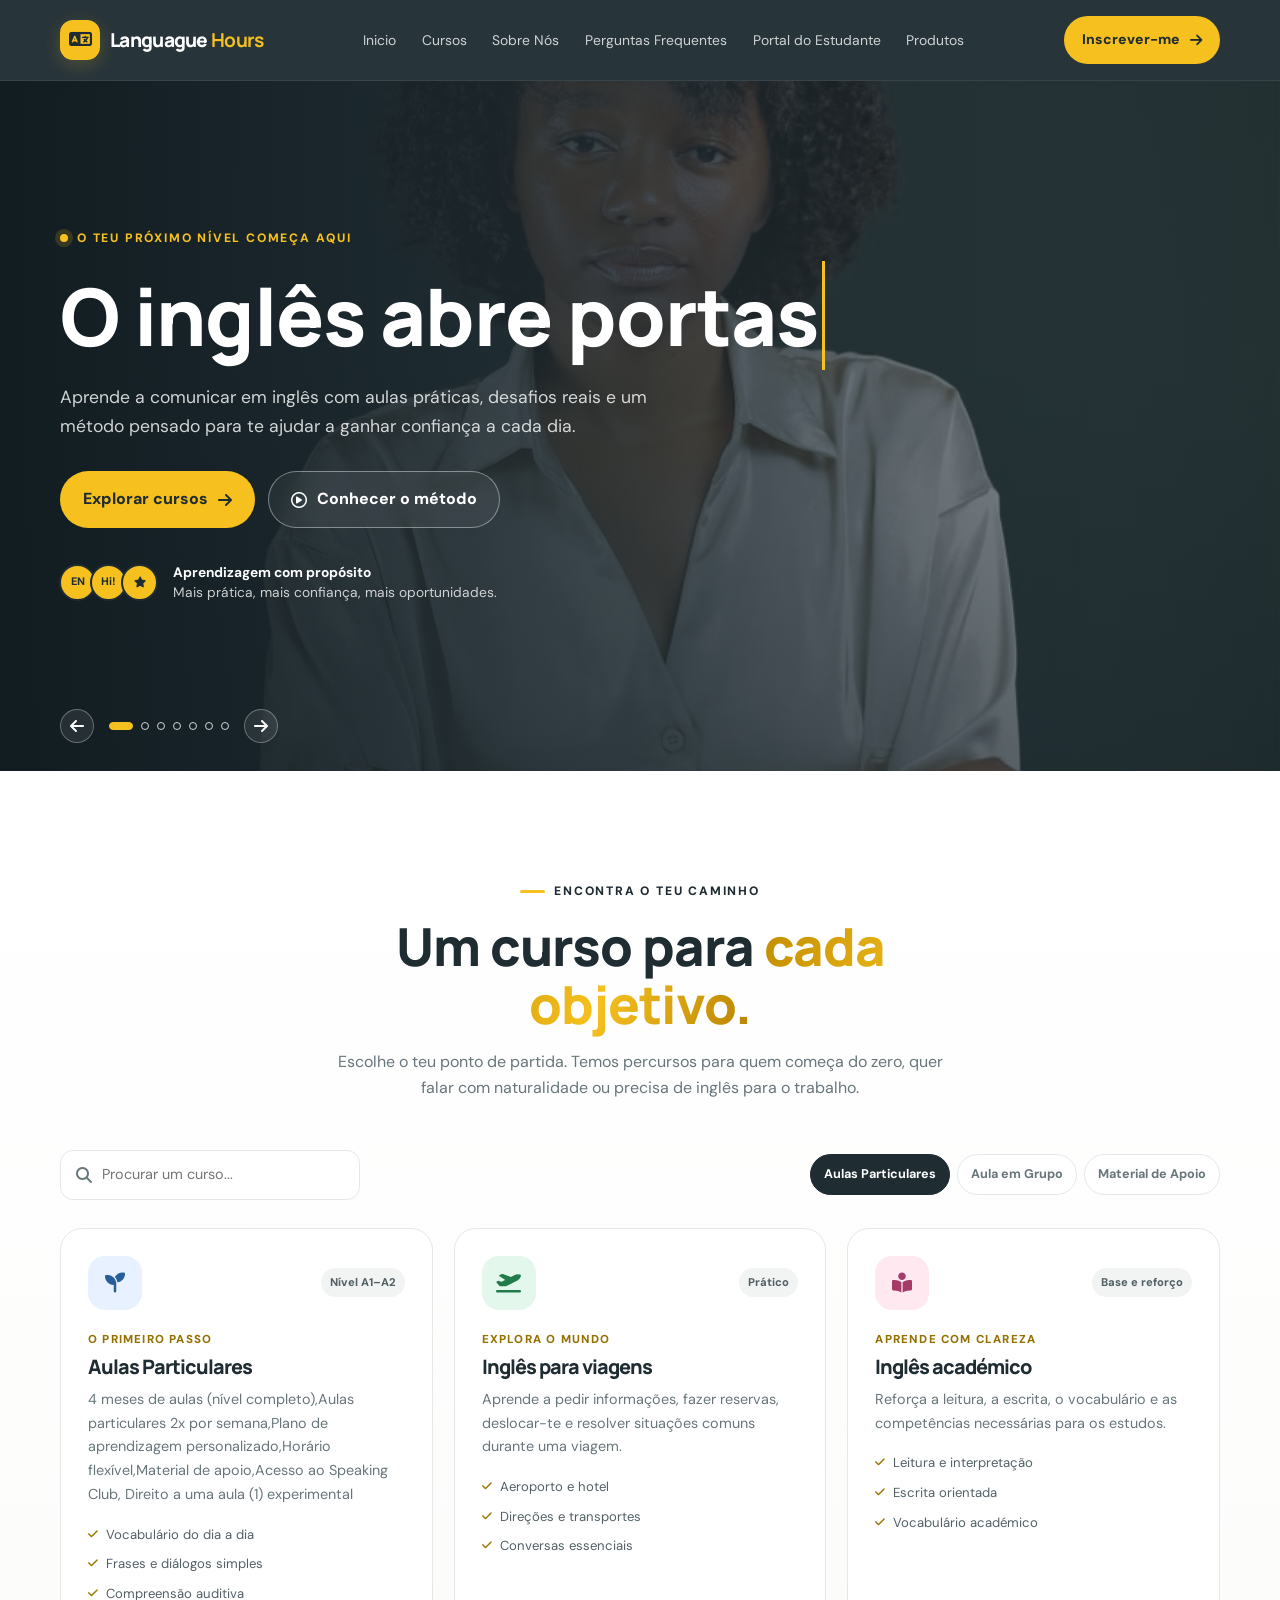
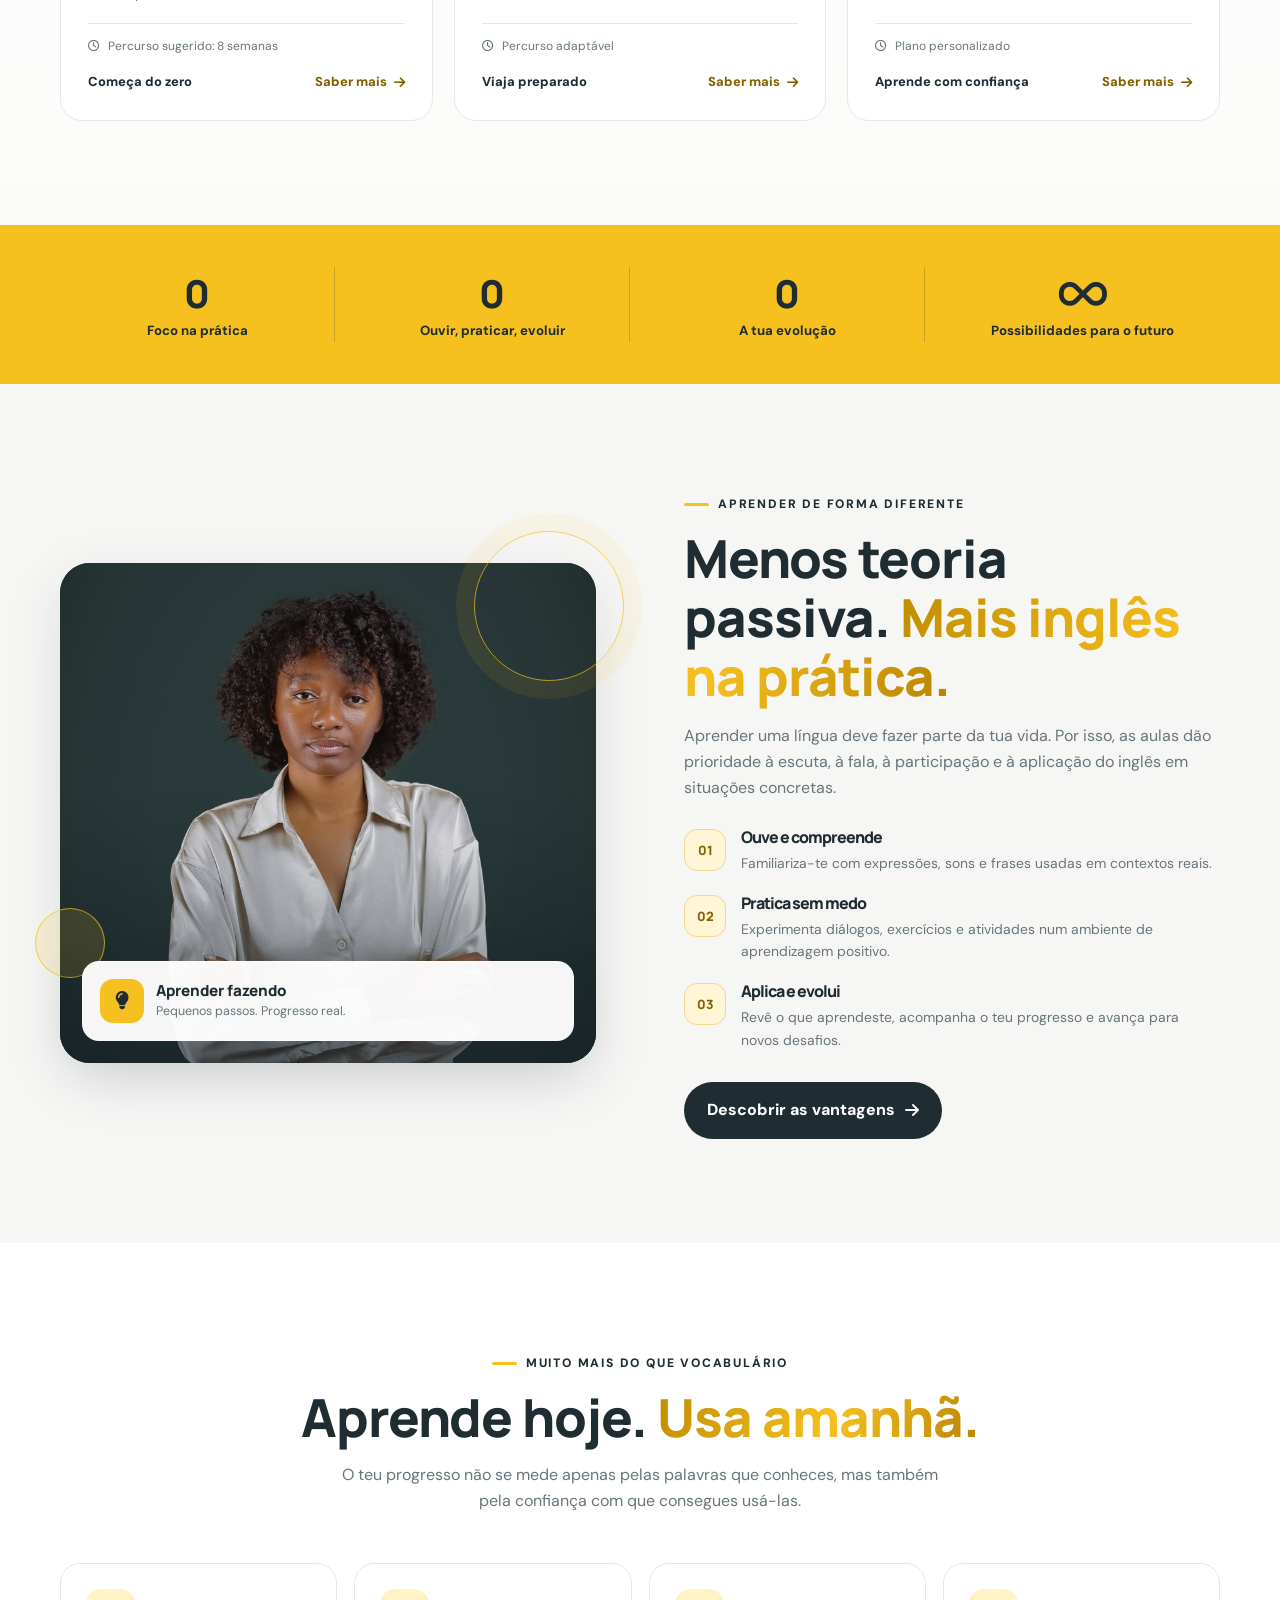
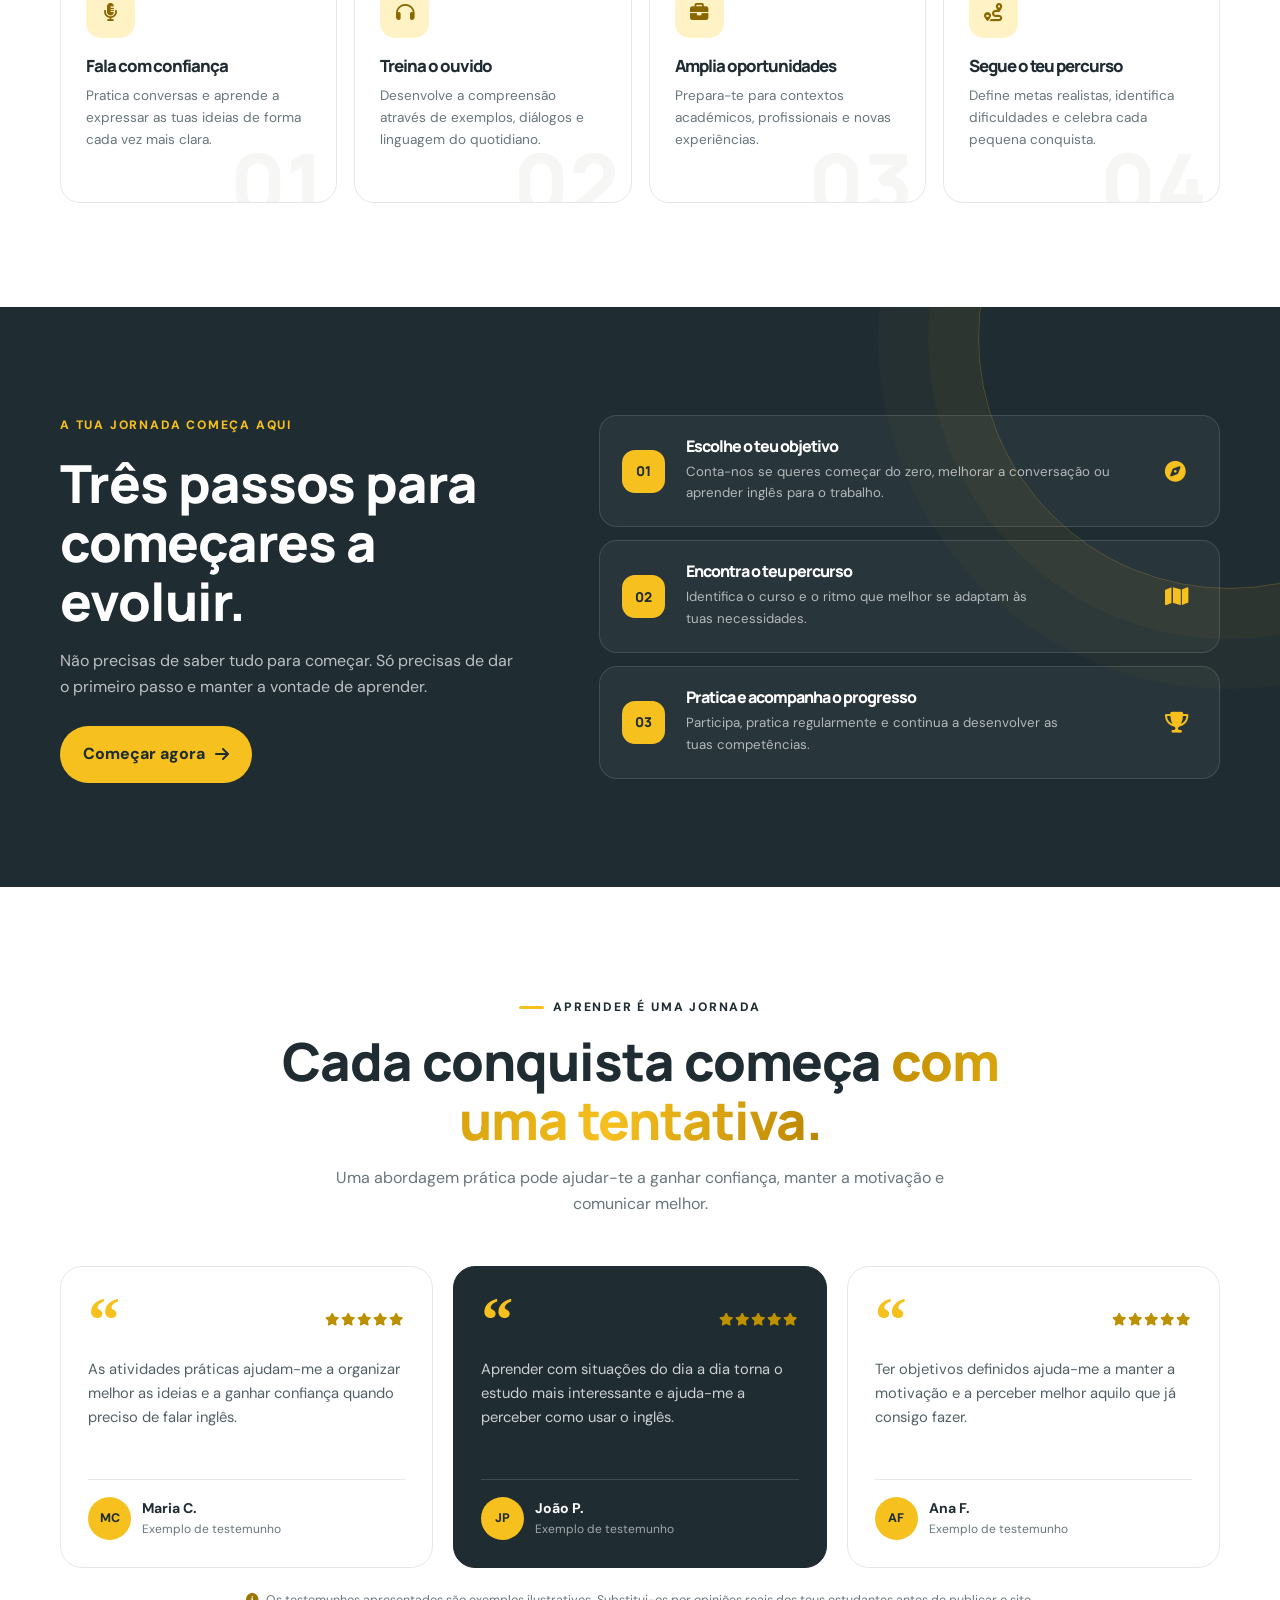
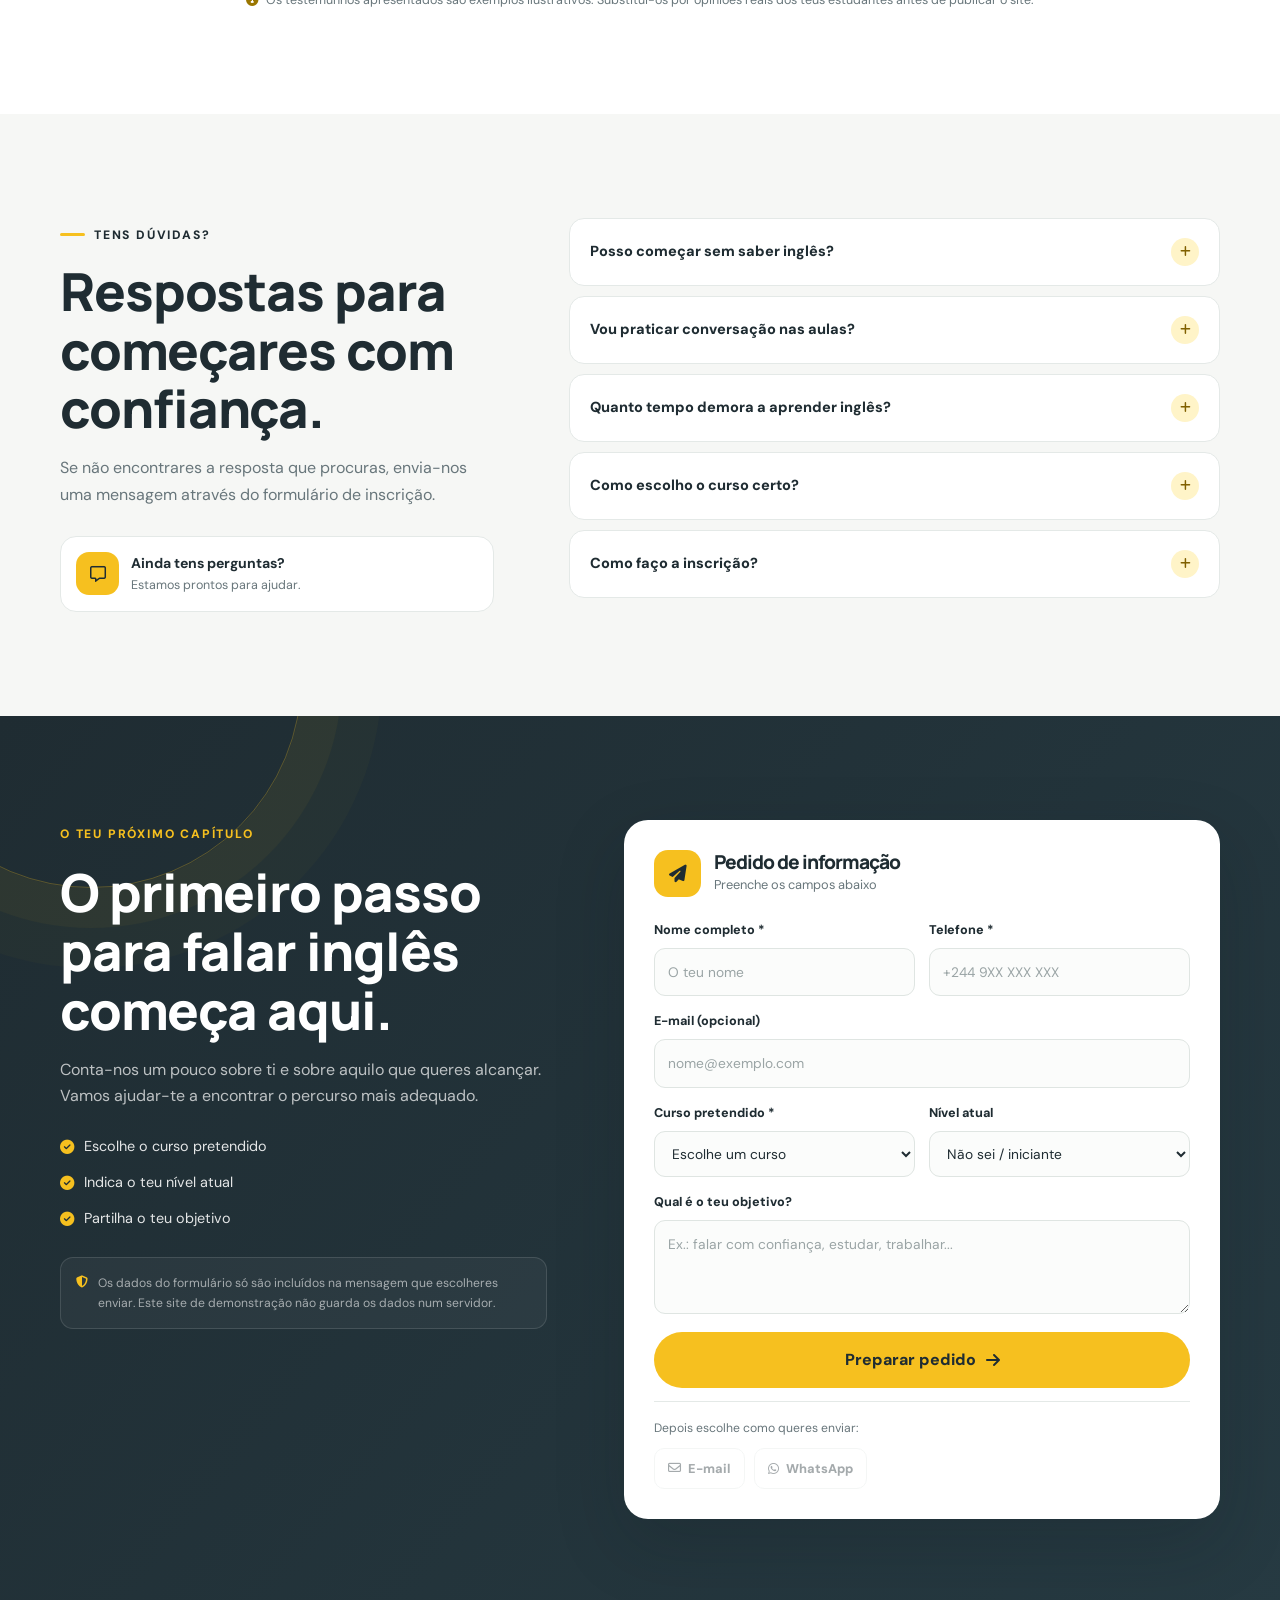
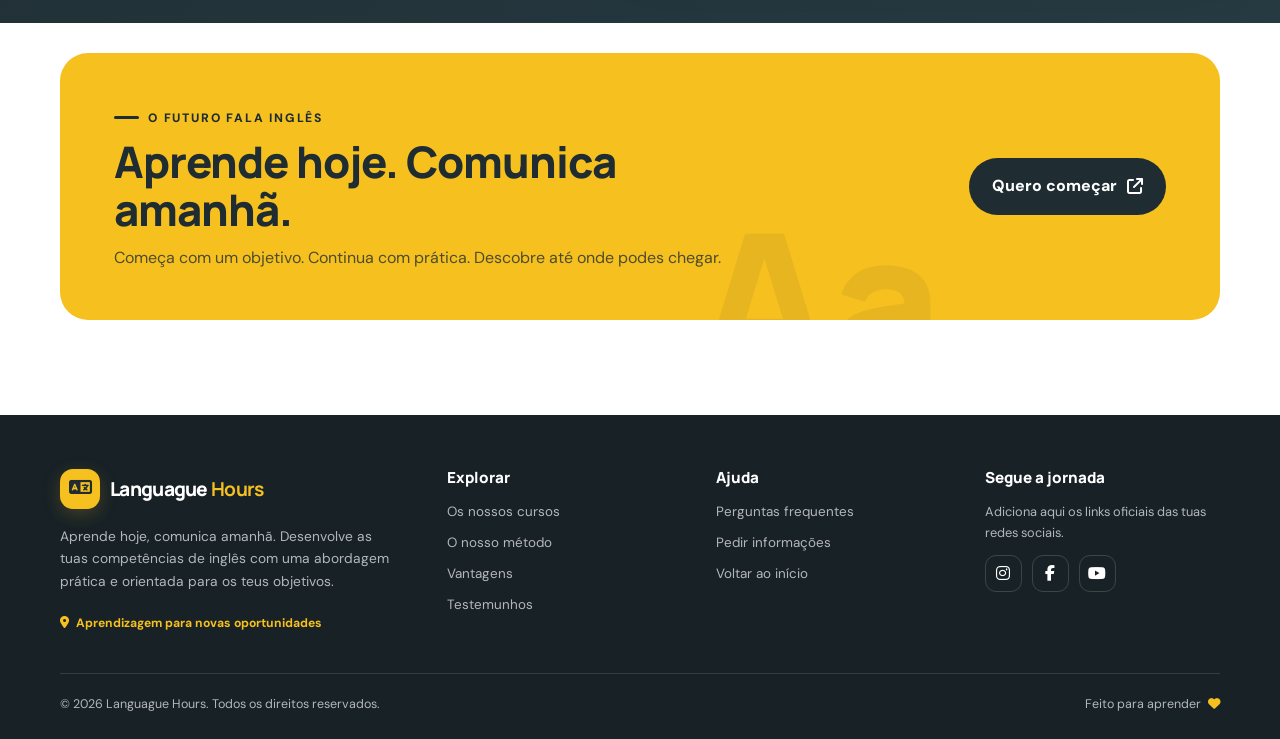
==== index.html @ e078cb5c "adicionar arquivos" ====
<!DOCTYPE html>
<html lang="pt">
<head>
  <meta charset="UTF-8">
  <meta name="viewport" content="width=device-width, initial-scale=1.0">
  <meta name="description" content="Aprende inglês com a Languague Hours: cursos práticos, conversação, inglês profissional e acompanhamento ao teu ritmo.">
  <meta name="theme-color" content="#1f2c32">
  <title>Languague Hours — O inglês abre portas</title>

  <link rel="preconnect" href="https://fonts.googleapis.com">
  <link rel="preconnect" href="https://fonts.gstatic.com" crossorigin>
  <link href="https://fonts.googleapis.com/css2?family=DM+Sans:wght@400;500;600;700&family=Manrope:wght@400;500;600;700;800&display=swap" rel="stylesheet">
  <link rel="stylesheet" href="https://cdnjs.cloudflare.com/ajax/libs/font-awesome/6.7.2/css/all.min.css">
  <link rel="stylesheet" href="css/style.css">
  <script src="js/script.js" defer></script>
</head>
<body>
  <a class="skip-link" href="#conteudo">Saltar para o conteúdo</a>

  <header class="header" id="inicio">
    <div class="container nav">
      <a class="brand" href="#inicio" aria-label="Languague Hours — página inicial">
        <span class="brand-mark"><i class="fa-solid fa-language" aria-hidden="true"></i></span>
        <span>Languague <b>Hours</b></span>
      </a>

      <nav class="nav-links" id="navLinks" aria-label="Navegação principal">
            <a href="#">Inicio</a> 
        <a href="Curso.html">Cursos</a> 
        <a href="Sobre.html">Sobre Nós</a>
        <a href="Perguntas-frequentes.html">Perguntas Frequentes</a>
        <a href="#faq">Portal do Estudante</a> 
         <a href="#contacto">Produtos</a>
      </nav>

      <div class="nav-actions">
       
        <a class="btn btn-gold btn-small" href="#inscricao">Inscrever-me <i class="fa-solid fa-arrow-right" aria-hidden="true"></i></a>
        <button class="menu-toggle" id="menuToggle" type="button" aria-label="Abrir menu" aria-expanded="false" aria-controls="navLinks">
          <i class="fa-solid fa-bars" aria-hidden="true"></i>
        </button>
      </div>
    </div>
  </header>

  <main id="conteudo">
    <section class="hero" aria-labelledby="hero-title">
      <div class="hero-slides" id="heroSlides" aria-hidden="true">
        <img class="hero-slide is-active" src="img/WhatsApp Image 2026-10-22 at 09.59.08.jpeg" alt="" fetchpriority="high">
        <img class="hero-slide" src="img/WhatsApp Image 2026-10-22 at 09.59.13 (1).jpeg" alt="" loading="lazy">
        <img class="hero-slide" src="img/WhatsApp Image 2026-10-22 at 09.59.13.jpeg" alt="" loading="lazy">
        <img class="hero-slide" src="img/WhatsApp Image 2026-10-22 at 09.59.16.jpeg" alt="" loading="lazy">
        <img class="hero-slide" src="img/WhatsApp Image 2026-10-22 at 09.59.17.jpeg" alt="" loading="lazy">
        <img class="hero-slide" src="img/WhatsApp Image 2026-10-22 at 09.59.19.jpeg" alt="" loading="lazy">
        <img class="hero-slide" src="img/WhatsApp Image 2026-10-22 at 09.59.22.jpeg" alt="" loading="lazy">
      </div>
      <div class="hero-overlay" aria-hidden="true"></div>

      <div class="container hero-content">
        <div class="hero-copy">
          <span class="eyebrow eyebrow-light"><span class="eyebrow-dot"></span> O teu próximo nível começa aqui</span>
          <h1 id="hero-title">O inglês abre portas. <em>Abre a tua.</em></h1>
          <p>Aprende a comunicar em inglês com aulas práticas, desafios reais e um método pensado para te ajudar a ganhar confiança a cada dia.</p>
          <div class="hero-buttons">
            <a class="btn btn-gold" href="#cursos">Explorar cursos <i class="fa-solid fa-arrow-right" aria-hidden="true"></i></a>
            <a class="btn btn-outline" href="#metodo"><i class="fa-regular fa-circle-play" aria-hidden="true"></i> Conhecer o método</a>
          </div>
          <div class="hero-proof">
            <div class="proof-icons" aria-hidden="true"><span>EN</span><span>Hi!</span><span><i class="fa-solid fa-star"></i></span></div>
            <p><strong>Aprendizagem com propósito</strong><br>Mais prática, mais confiança, mais oportunidades.</p>
          </div>
        </div>
      </div>

      

      <div class="slider-controls" aria-label="Controlos do banner">
        <button class="slider-arrow" id="prevSlide" type="button" aria-label="Imagem anterior"><i class="fa-solid fa-arrow-left"></i></button>
        <div class="slider-dots" id="sliderDots" aria-label="Escolher imagem do banner">
          <button class="slider-dot" type="button" aria-label="Mostrar imagem 1" aria-current="true" data-slide="0"></button>
          <button class="slider-dot" type="button" aria-label="Mostrar imagem 2" aria-current="false" data-slide="1"></button>
          <button class="slider-dot" type="button" aria-label="Mostrar imagem 3" aria-current="false" data-slide="2"></button>
          <button class="slider-dot" type="button" aria-label="Mostrar imagem 4" aria-current="false" data-slide="3"></button>
          <button class="slider-dot" type="button" aria-label="Mostrar imagem 5" aria-current="false" data-slide="4"></button>
          <button class="slider-dot" type="button" aria-label="Mostrar imagem 6" aria-current="false" data-slide="5"></button>
          <button class="slider-dot" type="button" aria-label="Mostrar imagem 7" aria-current="false" data-slide="6"></button>
        </div>
        <button class="slider-arrow" id="nextSlide" type="button" aria-label="Próxima imagem"><i class="fa-solid fa-arrow-right"></i></button>
      </div>
      <span class="slider-status" id="sliderStatus" aria-live="polite">Imagem 1 de 7</span>

    </section>

   

    <section class="section section-courses" id="cursos">
      <div class="container">
        <div class="section-heading reveal">
          <span class="eyebrow">Encontra o teu caminho</span>
          <h2>Um curso para <span class="text-gradient">cada objetivo.</span></h2>
          <p>Escolhe o teu ponto de partida. Temos percursos para quem começa do zero, quer falar com naturalidade ou precisa de inglês para o trabalho.</p>
        </div>

        <div class="course-tools reveal">
          <label class="search-box" for="courseSearch"><i class="fa-solid fa-magnifying-glass" aria-hidden="true"></i><input id="courseSearch" type="search" placeholder="Procurar um curso..." autocomplete="off"></label>
          <div class="filter-buttons" role="group" aria-label="Filtrar cursos">
            <button class="filter-btn active" type="button" data-filter="todos" aria-pressed="true">Aulas Particulares</button>
            <button class="filter-btn" type="button" data-filter="iniciante" aria-pressed="false">Aula em Grupo</button>
            <button class="filter-btn" type="button" data-filter="conversacao" aria-pressed="false">Material de Apoio</button>

          </div>
        </div>

        <div class="courses" id="courseGrid">
          <article class="course-card reveal" data-category="iniciante" data-search="ingles iniciantes basico vocabulario fundamentos">
            <div class="course-card-top"><span class="course-icon icon-blue"><i class="fa-solid fa-seedling"></i></span><span class="level-pill">Nível A1–A2</span></div>
            <span class="course-kicker">O primeiro passo</span>
            <h3>Aulas Particulares</h3>
            <p>4 meses de aulas (nível completo),Aulas particulares 2x por semana,Plano de aprendizagem personalizado,Horário flexível,Material de apoio,Acesso ao Speaking Club, Direito a uma aula (1) experimental</p>
            <ul class="course-points"><li><i class="fa-solid fa-check"></i> Vocabulário do dia a dia</li><li><i class="fa-solid fa-check"></i> Frases e diálogos simples</li><li><i class="fa-solid fa-check"></i> Compreensão auditiva</li></ul>
            <div class="course-meta"><span><i class="fa-regular fa-clock"></i> Percurso sugerido: 8 semanas</span></div>
            <div class="course-bottom"><span class="course-level">Começa do zero</span><a class="text-link" href="#inscricao" data-course="Inglês para iniciantes">Saber mais <i class="fa-solid fa-arrow-right"></i></a></div>
          </article>


          

          <article class="course-card reveal" data-category="conversacao" data-search="ingles viagem aeroporto hotel turismo">
            <div class="course-card-top"><span class="course-icon icon-green"><i class="fa-solid fa-plane-departure"></i></span><span class="level-pill">Prático</span></div>
            <span class="course-kicker">Explora o mundo</span>
            <h3>Inglês para viagens</h3>
            <p>Aprende a pedir informações, fazer reservas, deslocar-te e resolver situações comuns durante uma viagem.</p>
            <ul class="course-points"><li><i class="fa-solid fa-check"></i> Aeroporto e hotel</li><li><i class="fa-solid fa-check"></i> Direções e transportes</li><li><i class="fa-solid fa-check"></i> Conversas essenciais</li></ul>
            <div class="course-meta"><span><i class="fa-regular fa-clock"></i> Percurso adaptável</span></div>
            <div class="course-bottom"><span class="course-level">Viaja preparado</span><a class="text-link" href="#inscricao" data-course="Inglês para viagens">Saber mais <i class="fa-solid fa-arrow-right"></i></a></div>
          </article>

          <article class="course-card reveal" data-category="iniciante" data-search="ingles estudantes escola estudo leitura escrita">
            <div class="course-card-top"><span class="course-icon icon-pink"><i class="fa-solid fa-book-open-reader"></i></span><span class="level-pill">Base e reforço</span></div>
            <span class="course-kicker">Aprende com clareza</span>
            <h3>Inglês académico</h3>
            <p>Reforça a leitura, a escrita, o vocabulário e as competências necessárias para os estudos.</p>
            <ul class="course-points"><li><i class="fa-solid fa-check"></i> Leitura e interpretação</li><li><i class="fa-solid fa-check"></i> Escrita orientada</li><li><i class="fa-solid fa-check"></i> Vocabulário académico</li></ul>
            <div class="course-meta"><span><i class="fa-regular fa-clock"></i> Plano personalizado</span></div>
            <div class="course-bottom"><span class="course-level">Aprende com confiança</span><a class="text-link" href="#inscricao" data-course="Inglês académico">Saber mais <i class="fa-solid fa-arrow-right"></i></a></div>
          </article>

         
       
   
    </section>

    <section class="stats-band" aria-label="A nossa abordagem">
      <div class="container stats-grid">
        <div class="stat-item"><span class="stat-number" data-count="100" data-suffix="%">0</span><span class="stat-label">Foco na prática</span></div>
        <div class="stat-item"><span class="stat-number" data-count="3" data-suffix=" passos">0</span><span class="stat-label">Ouvir, praticar, evoluir</span></div>
        <div class="stat-item"><span class="stat-number" data-count="1" data-suffix=" objetivo">0</span><span class="stat-label">A tua evolução</span></div>
        <div class="stat-item"><span class="stat-number"><i class="fa-solid fa-infinity"></i></span><span class="stat-label">Possibilidades para o futuro</span></div>
      </div>
    </section>

    <section class="section section-soft" id="metodo">
      <div class="container method-grid">
        <div class="method-visual reveal">
          <img src="img/WhatsApp Image 2026-10-22 at 09.59.08.jpeg" alt="Estudantes a participar numa aula de inglês" loading="lazy">
          <div class="method-badge"><span class="badge-icon"><i class="fa-solid fa-lightbulb"></i></span><span><b>Aprender fazendo</b><small>Pequenos passos. Progresso real.</small></span></div>
          <div class="decor decor-one" aria-hidden="true"></div><div class="decor decor-two" aria-hidden="true"></div>
        </div>
        <div class="method-copy reveal">
          <span class="eyebrow">Aprender de forma diferente</span>
          <h2>Menos teoria passiva. <span class="text-gradient">Mais inglês na prática.</span></h2>
          <p class="section-lead">Aprender uma língua deve fazer parte da tua vida. Por isso, as aulas dão prioridade à escuta, à fala, à participação e à aplicação do inglês em situações concretas.</p>
          <div class="method-steps">
            <div class="method-step"><span class="step-number">01</span><div><h3>Ouve e compreende</h3><p>Familiariza-te com expressões, sons e frases usadas em contextos reais.</p></div></div>
            <div class="method-step"><span class="step-number">02</span><div><h3>Pratica sem medo</h3><p>Experimenta diálogos, exercícios e atividades num ambiente de aprendizagem positivo.</p></div></div>
            <div class="method-step"><span class="step-number">03</span><div><h3>Aplica e evolui</h3><p>Revê o que aprendeste, acompanha o teu progresso e avança para novos desafios.</p></div></div>
          </div>
          <a class="btn btn-dark" href="#vantagens">Descobrir as vantagens <i class="fa-solid fa-arrow-right"></i></a>
        </div>
      </div>
    </section>

    <section class="section" id="vantagens">
      <div class="container">
        <div class="section-heading reveal">
          <span class="eyebrow">Muito mais do que vocabulário</span>
          <h2>Aprende hoje. <span class="text-gradient">Usa amanhã.</span></h2>
          <p>O teu progresso não se mede apenas pelas palavras que conheces, mas também pela confiança com que consegues usá-las.</p>
        </div>
        <div class="benefits-grid">
          <article class="benefit-card reveal"><span class="benefit-icon"><i class="fa-solid fa-microphone-lines"></i></span><h3>Fala com confiança</h3><p>Pratica conversas e aprende a expressar as tuas ideias de forma cada vez mais clara.</p><span class="benefit-number">01</span></article>
          <article class="benefit-card reveal"><span class="benefit-icon"><i class="fa-solid fa-headphones"></i></span><h3>Treina o ouvido</h3><p>Desenvolve a compreensão através de exemplos, diálogos e linguagem do quotidiano.</p><span class="benefit-number">02</span></article>
          <article class="benefit-card reveal"><span class="benefit-icon"><i class="fa-solid fa-briefcase"></i></span><h3>Amplia oportunidades</h3><p>Prepara-te para contextos académicos, profissionais e novas experiências.</p><span class="benefit-number">03</span></article>
          <article class="benefit-card reveal"><span class="benefit-icon"><i class="fa-solid fa-route"></i></span><h3>Segue o teu percurso</h3><p>Define metas realistas, identifica dificuldades e celebra cada pequena conquista.</p><span class="benefit-number">04</span></article>
        </div>
      </div>
    </section>

    <section class="section learning-section">
      <div class="container learning-grid">
        <div class="learning-copy reveal">
          <span class="eyebrow eyebrow-light">A tua jornada começa aqui</span>
          <h2>Três passos para começares a evoluir.</h2>
          <p>Não precisas de saber tudo para começar. Só precisas de dar o primeiro passo e manter a vontade de aprender.</p>
          <a class="btn btn-gold" href="#inscricao">Começar agora <i class="fa-solid fa-arrow-right"></i></a>
        </div>
        <div class="journey-list">
          <article class="journey-item reveal"><span class="journey-number">01</span><div><h3>Escolhe o teu objetivo</h3><p>Conta-nos se queres começar do zero, melhorar a conversação ou aprender inglês para o trabalho.</p></div><i class="fa-solid fa-compass journey-symbol"></i></article>
          <article class="journey-item reveal"><span class="journey-number">02</span><div><h3>Encontra o teu percurso</h3><p>Identifica o curso e o ritmo que melhor se adaptam às tuas necessidades.</p></div><i class="fa-solid fa-map journey-symbol"></i></article>
          <article class="journey-item reveal"><span class="journey-number">03</span><div><h3>Pratica e acompanha o progresso</h3><p>Participa, pratica regularmente e continua a desenvolver as tuas competências.</p></div><i class="fa-solid fa-trophy journey-symbol"></i></article>
        </div>
      </div>
    </section>

    <section class="section testimonials-section" id="testemunhos">
      <div class="container">
        <div class="section-heading reveal">
          <span class="eyebrow">Aprender é uma jornada</span>
          <h2>Cada conquista começa <span class="text-gradient">com uma tentativa.</span></h2>
          <p>Uma abordagem prática pode ajudar-te a ganhar confiança, manter a motivação e comunicar melhor.</p>
        </div>
        <div class="testimonials">
          <article class="quote-card reveal"><div class="quote-top"><span class="quote-mark">“</span><span class="stars" aria-label="Exemplo ilustrativo de avaliação"><i class="fa-solid fa-star"></i><i class="fa-solid fa-star"></i><i class="fa-solid fa-star"></i><i class="fa-solid fa-star"></i><i class="fa-solid fa-star"></i></span></div><p>As atividades práticas ajudam-me a organizar melhor as ideias e a ganhar confiança quando preciso de falar inglês.</p><div class="person"><span class="person-avatar">MC</span><span><b>Maria C.</b><small>Exemplo de testemunho</small></span></div></article>
          <article class="quote-card quote-featured reveal"><div class="quote-top"><span class="quote-mark">“</span><span class="stars" aria-label="Exemplo ilustrativo de avaliação"><i class="fa-solid fa-star"></i><i class="fa-solid fa-star"></i><i class="fa-solid fa-star"></i><i class="fa-solid fa-star"></i><i class="fa-solid fa-star"></i></span></div><p>Aprender com situações do dia a dia torna o estudo mais interessante e ajuda-me a perceber como usar o inglês.</p><div class="person"><span class="person-avatar">JP</span><span><b>João P.</b><small>Exemplo de testemunho</small></span></div></article>
          <article class="quote-card reveal"><div class="quote-top"><span class="quote-mark">“</span><span class="stars" aria-label="Exemplo ilustrativo de avaliação"><i class="fa-solid fa-star"></i><i class="fa-solid fa-star"></i><i class="fa-solid fa-star"></i><i class="fa-solid fa-star"></i><i class="fa-solid fa-star"></i></span></div><p>Ter objetivos definidos ajuda-me a manter a motivação e a perceber melhor aquilo que já consigo fazer.</p><div class="person"><span class="person-avatar">AF</span><span><b>Ana F.</b><small>Exemplo de testemunho</small></span></div></article>
        </div>
        <p class="note-text"><i class="fa-solid fa-circle-info"></i> Os testemunhos apresentados são exemplos ilustrativos. Substitui-os por opiniões reais dos teus estudantes antes de publicar o site.</p>
      </div>
    </section>

    <section class="section section-soft faq-section" id="faq">
      <div class="container faq-grid">
        <div class="faq-intro reveal">
          <span class="eyebrow">Tens dúvidas?</span>
          <h2>Respostas para começares com confiança.</h2>
          <p>Se não encontrares a resposta que procuras, envia-nos uma mensagem através do formulário de inscrição.</p>
          <div class="faq-contact"><span class="faq-contact-icon"><i class="fa-regular fa-message"></i></span><span><b>Ainda tens perguntas?</b><small>Estamos prontos para ajudar.</small></span></div>
        </div>
        <div class="faq-list reveal">
          <details class="faq-item"><summary>Posso começar sem saber inglês? <span class="faq-plus"><i class="fa-solid fa-plus"></i></span></summary><p>Sim. O curso para iniciantes foi pensado para quem quer construir uma base, aprender expressões essenciais e começar a comunicar passo a passo.</p></details>
          <details class="faq-item"><summary>Vou praticar conversação nas aulas? <span class="faq-plus"><i class="fa-solid fa-plus"></i></span></summary><p>A proposta da Languague Hours dá prioridade à prática, aos diálogos e à aplicação do inglês em situações do quotidiano.</p></details>
          <details class="faq-item"><summary>Quanto tempo demora a aprender inglês? <span class="faq-plus"><i class="fa-solid fa-plus"></i></span></summary><p>Depende do teu nível inicial, dos teus objetivos e da regularidade da prática. A aprendizagem é gradual e varia de pessoa para pessoa.</p></details>
          <details class="faq-item"><summary>Como escolho o curso certo? <span class="faq-plus"><i class="fa-solid fa-plus"></i></span></summary><p>Escolhe de acordo com o que pretendes alcançar. Se tiveres dúvidas, envia o formulário e indica o teu objetivo para receber orientação.</p></details>
          <details class="faq-item"><summary>Como faço a inscrição? <span class="faq-plus"><i class="fa-solid fa-plus"></i></span></summary><p>Preenche o formulário abaixo. Ele prepara uma mensagem com os teus dados para enviares por e-mail ou WhatsApp, conforme configurares no JavaScript.</p></details>
        </div>
      </div>
    </section>

    <section class="section enrollment-section" id="inscricao">
      <div class="container enrollment-grid">
        <div class="enrollment-copy reveal">
          <span class="eyebrow eyebrow-light">O teu próximo capítulo</span>
          <h2>O primeiro passo para falar inglês começa aqui.</h2>
          <p>Conta-nos um pouco sobre ti e sobre aquilo que queres alcançar. Vamos ajudar-te a encontrar o percurso mais adequado.</p>
          <div class="enrollment-points"><span><i class="fa-solid fa-check-circle"></i> Escolhe o curso pretendido</span><span><i class="fa-solid fa-check-circle"></i> Indica o teu nível atual</span><span><i class="fa-solid fa-check-circle"></i> Partilha o teu objetivo</span></div>
          <div class="enrollment-note"><i class="fa-solid fa-shield-halved"></i><span>Os dados do formulário só são incluídos na mensagem que escolheres enviar. Este site de demonstração não guarda os dados num servidor.</span></div>
        </div>
        <form class="enrollment-form reveal" id="enrollmentForm">
          <div class="form-heading"><span class="form-icon"><i class="fa-solid fa-paper-plane"></i></span><div><h3>Pedido de informação</h3><p>Preenche os campos abaixo</p></div></div>
          <div class="form-row">
            <div class="form-field"><label for="studentName">Nome completo *</label><input id="studentName" name="studentName" type="text" placeholder="O teu nome" required minlength="2" autocomplete="name"></div>
            <div class="form-field"><label for="studentPhone">Telefone *</label><input id="studentPhone" name="studentPhone" type="tel" placeholder="+244 9XX XXX XXX" required autocomplete="tel"></div>
          </div>
          <div class="form-field"><label for="studentEmail">E-mail (opcional)</label><input id="studentEmail" name="studentEmail" type="email" placeholder="nome@exemplo.com" autocomplete="email"></div>
          <div class="form-row">
            <div class="form-field"><label for="studentCourse">Curso pretendido *</label><select id="studentCourse" name="studentCourse" required><option value="">Escolhe um curso</option><option>Inglês para iniciantes</option><option>Conversação e fluência</option><option>Inglês profissional</option><option>Inglês para viagens</option><option>Inglês académico</option><option>Aulas personalizadas</option><option>Preciso de orientação</option></select></div>
            <div class="form-field"><label for="studentLevel">Nível atual</label><select id="studentLevel" name="studentLevel"><option>Não sei / iniciante</option><option>Básico</option><option>Intermédio</option><option>Avançado</option></select></div>
          </div>
          <div class="form-field"><label for="studentGoal">Qual é o teu objetivo?</label><textarea id="studentGoal" name="studentGoal" rows="3" placeholder="Ex.: falar com confiança, estudar, trabalhar..."></textarea></div>
          <button class="btn btn-gold form-submit" type="submit">Preparar pedido <i class="fa-solid fa-arrow-right"></i></button>
          <p class="form-feedback" id="formFeedback" role="status" aria-live="polite"></p>
          <div class="form-alternatives"><span>Depois escolhe como queres enviar:</span><div><button class="send-option" type="button" id="sendEmail" disabled><i class="fa-regular fa-envelope"></i> E-mail</button><button class="send-option" type="button" id="sendWhatsApp" disabled><i class="fa-brands fa-whatsapp"></i> WhatsApp</button></div></div>
        </form>
      </div>
    </section>

    <section class="final-cta">
      <div class="container final-cta-inner reveal">
        <div><span class="eyebrow">O futuro fala inglês</span><h2>Aprende hoje. Comunica amanhã.</h2><p>Começa com um objetivo. Continua com prática. Descobre até onde podes chegar.</p></div>
        <a class="btn btn-dark" href="#inscricao">Quero começar <i class="fa-solid fa-arrow-up-right-from-square"></i></a>
        <span class="cta-decoration" aria-hidden="true">Aa</span>
      </div>
    </section>
  </main>

  <footer class="footer" id="contacto">
    <div class="container">
      <div class="footer-top">
        <div class="footer-about"><a class="brand footer-brand" href="#inicio"><span class="brand-mark"><i class="fa-solid fa-language"></i></span><span>Languague <b>Hours</b></span></a><p>Aprende hoje, comunica amanhã. Desenvolve as tuas competências de inglês com uma abordagem prática e orientada para os teus objetivos.</p><div class="footer-badge"><i class="fa-solid fa-location-dot"></i> Aprendizagem para novas oportunidades</div></div>
        <div class="footer-col"><h3>Explorar</h3><a href="#cursos">Os nossos cursos</a><a href="#metodo">O nosso método</a><a href="#vantagens">Vantagens</a><a href="#testemunhos">Testemunhos</a></div>
        <div class="footer-col"><h3>Ajuda</h3><a href="#faq">Perguntas frequentes</a><a href="#inscricao">Pedir informações</a><a href="#inicio">Voltar ao início</a></div>
        <div class="footer-col"><h3>Segue a jornada</h3><p class="footer-social-copy">Adiciona aqui os links oficiais das tuas redes sociais.</p><div class="socials"><a href="#" aria-label="Instagram — adicionar link" data-placeholder-link><i class="fa-brands fa-instagram"></i></a><a href="#" aria-label="Facebook — adicionar link" data-placeholder-link><i class="fa-brands fa-facebook-f"></i></a><a href="#" aria-label="YouTube — adicionar link" data-placeholder-link><i class="fa-brands fa-youtube"></i></a></div></div>
      </div>
      <div class="footer-bottom"><span>© <span id="year"></span> Languague Hours. Todos os direitos reservados.</span><a href="#inicio">Feito para aprender <i class="fa-solid fa-heart"></i></a></div>
    </div>
  </footer>

  <button class="back-to-top" id="backToTop" type="button" aria-label="Voltar ao topo"><i class="fa-solid fa-arrow-up"></i></button>
  <div class="toast" id="toast" role="status" aria-live="polite"></div>
</body>
</html>
---- css/style.css ----
/* Languague Hours — folha de estilos principal */
:root {
  --gold: #f6c01f;
  --gold-light: #ffdc70;
  --ink: #1f2c32;
  --ink-2: #2c3c43;
  --ink-3: #405158;
  --muted: #68767b;
  --paper: #f6f7f5;
  --white: #fff;
  --line: #e4e9e7;
  --radius: 22px;
  --shadow: 0 18px 55px rgba(31, 44, 50, .12);
  --shadow-strong: 0 25px 70px rgba(15, 27, 32, .2);
  --max: 1160px;
}
* { box-sizing: border-box; margin: 0; padding: 0; }
html { scroll-behavior: smooth; scroll-padding-top: 92px; }
body { font-family: 'DM Sans', sans-serif; color: var(--ink); line-height: 1.65; background: var(--white); overflow-x: hidden; }
body.menu-open { overflow: hidden; }
a { color: inherit; text-decoration: none; }
button, input, select, textarea { font: inherit; }
button { cursor: pointer; }
img { display: block; max-width: 100%; }
button, a, input, select, textarea { -webkit-tap-highlight-color: transparent; }
::selection { background: var(--gold); color: var(--ink); }
.container { width: min(var(--max), calc(100% - 44px)); margin-inline: auto; }
.section { padding: 104px 0; }
.section-soft { background: var(--paper); }
h1, h2, h3 { font-family: Manrope, sans-serif; line-height: 1.12; letter-spacing: -1px; }
h1 { font-size: clamp(2.7rem, 6.2vw, 5.4rem); max-width: 790px; margin: 22px 0; font-weight: 800; }
h2 { font-size: clamp(2rem, 4.1vw, 3.35rem); margin: 15px 0; font-weight: 800; }
h3 { font-size: 1.2rem; font-weight: 800; }
p { text-wrap: pretty; }
.skip-link { position: fixed; top: 10px; left: 10px; z-index: 999; padding: 10px 15px; background: var(--gold); color: var(--ink); border-radius: 10px; transform: translateY(-160%); }
.skip-link:focus { transform: translateY(0); }
.eyebrow { display: inline-flex; align-items: center; gap: 9px; color: var(--ink); font-size: .76rem; text-transform: uppercase; letter-spacing: 1.8px; font-weight: 800; }
.eyebrow:before { content: ''; width: 25px; height: 3px; border-radius: 5px; background: var(--gold); }
.eyebrow-light { color: var(--gold); }
.eyebrow-light:before { display: none; }
.eyebrow-dot { width: 8px; height: 8px; border-radius: 50%; background: var(--gold); box-shadow: 0 0 0 5px rgba(246,192,31,.16); }
.text-gradient { background: linear-gradient(110deg, #c18d00, #f6c01f 55%, #b88300); color: transparent; background-clip: text; -webkit-background-clip: text; }
.btn { display: inline-flex; align-items: center; justify-content: center; gap: 10px; padding: 14px 22px; border-radius: 999px; font-weight: 800; border: 1px solid transparent; transition: transform .22s ease, box-shadow .22s ease, background .22s ease; }
.btn:hover { transform: translateY(-3px); box-shadow: 0 12px 28px rgba(31,44,50,.18); }
.btn:active { transform: translateY(-1px) scale(.99); }
.btn-gold { background: var(--gold); color: var(--ink); }
.btn-gold:hover { background: var(--gold-light); }
.btn-dark { background: var(--ink); color: white; }
.btn-dark:hover { background: var(--ink-3); }
.btn-outline { color: white; border-color: rgba(255,255,255,.4); background: rgba(255,255,255,.06); backdrop-filter: blur(8px); }
.btn-outline:hover { background: rgba(255,255,255,.14); }
.btn-small { padding: 11px 17px; font-size: .88rem; }
.center-action { display: flex; justify-content: center; margin-top: 42px; }
.section-heading { max-width: 720px; text-align: center; margin: 0 auto 48px; }
.section-heading h2 { margin: 15px 0; }
.section-heading p, .section-lead { color: var(--muted); }
.section-heading p { max-width: 620px; margin: 0 auto; }
:focus-visible { outline: 3px solid var(--gold); outline-offset: 4px; }
[hidden] { display: none !important; }

/* Navegação */
.header { position: sticky; top: 0; z-index: 100; color: white; background: rgba(31,44,50,.96); border-bottom: 1px solid rgba(255,255,255,.08); backdrop-filter: blur(16px); transition: box-shadow .25s, background .25s; }
.header.scrolled { box-shadow: 0 8px 30px rgba(12,22,27,.18); background: rgba(25,37,42,.98); }
.nav { min-height: 80px; display: flex; align-items: center; justify-content: space-between; gap: 24px; }
.brand { display: inline-flex; align-items: center; gap: 10px; white-space: nowrap; font: 800 1.2rem Manrope, sans-serif; letter-spacing: -.7px; }
.brand b { color: var(--gold); }
.brand-mark { width: 40px; height: 40px; display: grid; place-items: center; background: var(--gold); color: var(--ink); border-radius: 13px; font-size: 1.15rem; box-shadow: 0 5px 18px rgba(246,192,31,.2); }
.nav-links { display: flex; align-items: center; gap: clamp(14px, 2vw, 27px); color: rgba(255,255,255,.78); font-size: .87rem; }
.nav-links a { position: relative; padding: 8px 0; transition: color .2s; }
.nav-links a:after { content: ''; position: absolute; bottom: 0; left: 0; width: 0; height: 2px; background: var(--gold); transition: width .25s; }
.nav-links a:hover, .nav-links a.active { color: white; }
.nav-links a:hover:after, .nav-links a.active:after { width: 100%; }
.nav-actions { display: flex; align-items: center; gap: 15px; }
.nav-login { font-size: .85rem; font-weight: 700; color: rgba(255,255,255,.8); white-space: nowrap; }
.nav-login:hover { color: var(--gold); }
.menu-toggle { display: none; width: 42px; height: 42px; border: 1px solid rgba(255,255,255,.2); border-radius: 12px; background: transparent; color: white; font-size: 1.2rem; }

/* Hero e slider */
.hero { min-height: 690px; position: relative; isolation: isolate; overflow: hidden; display: flex; align-items: center; background: var(--ink); color: white; }
.hero-slides, .hero-overlay { position: absolute; inset: 0; }
.hero-slides { z-index: -2; background: var(--ink); }
.hero-slide { position: absolute; inset: 0; width: 100%; height: 100%; object-fit: cover; opacity: 0; transform: scale(1.07); transition: opacity 1.1s ease, transform 7s ease; }
.hero-slide.is-active { opacity: 1; transform: scale(1); }
.hero-overlay { z-index: -1; background: linear-gradient(90deg, rgba(17,28,33,.96) 0%, rgba(31,44,50,.82) 49%, rgba(31,44,50,.36) 100%), linear-gradient(0deg, rgba(19,29,34,.38), transparent 60%); }
.hero-content { padding: 100px 0 125px; }
.hero-copy { max-width: 790px; }
.hero h1 em { color: var(--gold); font-style: normal; display: inline-block; }
.hero-copy > p { max-width: 620px; margin-bottom: 30px; font-size: 1.1rem; color: rgba(255,255,255,.8); }
.hero-buttons { display: flex; flex-wrap: wrap; gap: 13px; }
.hero-proof { display: flex; align-items: center; gap: 15px; margin-top: 34px; color: rgba(255,255,255,.78); font-size: .86rem; }
.hero-proof p { line-height: 1.5; }
.hero-proof strong { color: white; }
.proof-icons { display: flex; padding-left: 5px; }
.proof-icons span { width: 37px; height: 37px; display: grid; place-items: center; margin-left: -6px; border: 2px solid var(--ink); border-radius: 50%; background: var(--gold); color: var(--ink); font-size: .68rem; font-weight: 800; }
.hero-floating-card { position: absolute; right: max(24px, calc((100vw - var(--max))/2)); bottom: 86px; display: flex; align-items: center; gap: 12px; padding: 16px 20px; border: 1px solid rgba(255,255,255,.6); border-radius: 18px; color: var(--ink); background: rgba(255,255,255,.96); box-shadow: var(--shadow-strong); animation: float 5s ease-in-out infinite; }
.floating-icon { width: 45px; height: 45px; display: grid; place-items: center; border-radius: 14px; background: var(--gold); font-size: 1.2rem; }
.hero-floating-card strong, .hero-floating-card small { display: block; }
.hero-floating-card strong { font: 800 .92rem Manrope; }
.hero-floating-card small { color: var(--muted); font-size: .78rem; }
.floating-sparkle { margin-left: 4px; color: #dca900; font-size: 1.4rem; }
.slider-controls { position: absolute; left: max(22px, calc((100vw - var(--max))/2)); bottom: 28px; display: flex; align-items: center; gap: 15px; z-index: 3; }
.slider-arrow { width: 34px; height: 34px; display: grid; place-items: center; border: 1px solid rgba(255,255,255,.3); border-radius: 50%; background: rgba(255,255,255,.08); color: white; transition: background .2s, color .2s; }
.slider-arrow:hover { background: var(--gold); color: var(--ink); }
.slider-dots { display: flex; align-items: center; gap: 8px; }
.slider-dot { width: 8px; height: 8px; padding: 0; border: 1px solid rgba(255,255,255,.8); border-radius: 99px; background: transparent; transition: width .25s, background .25s; }
.slider-dot[aria-current="true"] { width: 24px; background: var(--gold); border-color: var(--gold); }
.slider-status { position: absolute; width: 1px; height: 1px; padding: 0; margin: -1px; overflow: hidden; clip: rect(0,0,0,0); white-space: nowrap; }
.hero-scroll { position: absolute; right: max(28px, calc((100vw - var(--max))/2)); bottom: 31px; display: flex; align-items: center; gap: 10px; color: rgba(255,255,255,.75); font-size: .75rem; letter-spacing: .8px; text-transform: uppercase; }
.hero-scroll span { width: 23px; height: 35px; border: 1px solid rgba(255,255,255,.6); border-radius: 99px; position: relative; }
.hero-scroll span:after { content: ''; position: absolute; top: 7px; left: 50%; width: 3px; height: 6px; border-radius: 5px; background: var(--gold); transform: translateX(-50%); animation: scrollDot 1.5s infinite; }

/* Faixa de vantagens */
.trust-strip { position: relative; z-index: 2; background: white; border-bottom: 1px solid var(--line); }
.trust-grid { display: grid; grid-template-columns: repeat(4, 1fr); padding: 25px 0; }
.trust-item { display: flex; align-items: center; justify-content: center; gap: 12px; padding: 5px 14px; border-right: 1px solid var(--line); }
.trust-item:last-child { border: 0; }
.trust-icon { width: 43px; height: 43px; display: grid; place-items: center; flex-shrink: 0; border-radius: 14px; background: #fff4cc; color: #806000; font-size: 1.05rem; }
.trust-item b, .trust-item small { display: block; }
.trust-item b { font: 800 .84rem Manrope; }
.trust-item small { color: var(--muted); font-size: .76rem; }

/* Cursos, pesquisa e filtros */
.section-courses { background: linear-gradient(180deg, #fff 0%, #fbfcfa 100%); }
.course-tools { display: flex; align-items: center; justify-content: space-between; flex-wrap: wrap; gap: 18px; margin-bottom: 28px; }
.search-box { min-width: 230px; width: min(100%, 300px); display: flex; align-items: center; gap: 10px; padding: 12px 15px; border: 1px solid var(--line); border-radius: 13px; background: white; color: var(--muted); }
.search-box:focus-within { border-color: #d8ad1a; box-shadow: 0 0 0 4px rgba(246,192,31,.13); }
.search-box input { width: 100%; min-width: 0; border: 0; outline: 0; background: transparent; color: var(--ink); font-size: .9rem; }
.filter-buttons { display: flex; flex-wrap: wrap; gap: 7px; }
.filter-btn { padding: 9px 13px; border: 1px solid var(--line); border-radius: 999px; background: white; color: var(--muted); font-size: .79rem; font-weight: 700; transition: all .2s; }
.filter-btn:hover, .filter-btn.active { border-color: var(--ink); background: var(--ink); color: white; }
.courses { display: grid; grid-template-columns: repeat(3, 1fr); gap: 21px; align-items: stretch; }
.course-card { position: relative; display: flex; flex-direction: column; padding: 27px; overflow: hidden; border: 1px solid var(--line); border-radius: var(--radius); background: white; transition: transform .3s, box-shadow .3s, border-color .3s; }
.course-card:before { content: ''; position: absolute; top: 0; left: 0; right: 0; height: 3px; background: linear-gradient(90deg, var(--gold), transparent); transform: scaleX(0); transform-origin: left; transition: transform .3s; }
.course-card:hover { transform: translateY(-7px); border-color: rgba(246,192,31,.75); box-shadow: var(--shadow); }
.course-card:hover:before { transform: scaleX(1); }
.course-card-top { display: flex; align-items: center; justify-content: space-between; gap: 10px; margin-bottom: 20px; }
.course-icon { width: 54px; height: 54px; display: grid; place-items: center; border-radius: 17px; font-size: 1.25rem; }
.icon-blue { background: #e7f1ff; color: #285f9b; }
.icon-gold { background: #fff2c5; color: #876200; }
.icon-purple { background: #eee8ff; color: #6750a4; }
.icon-green { background: #e3f7ec; color: #217b4b; }
.icon-pink { background: #ffe8f0; color: #a53b68; }
.level-pill { padding: 5px 9px; border-radius: 999px; background: #f2f4f3; color: #536167; font-size: .7rem; font-weight: 800; }
.course-kicker { color: #947000; font-size: .72rem; font-weight: 800; letter-spacing: 1.2px; text-transform: uppercase; }
.course-card h3 { margin: 7px 0 10px; font-size: 1.24rem; }
.course-card > p { color: var(--muted); font-size: .9rem; margin-bottom: 17px; }
.course-points { list-style: none; display: grid; gap: 8px; margin: 0 0 18px; }
.course-points li { display: flex; align-items: flex-start; gap: 8px; color: #526066; font-size: .82rem; }
.course-points i { margin-top: 5px; color: #9a7600; font-size: .7rem; }
.course-meta { padding-top: 13px; margin-top: auto; border-top: 1px solid var(--line); color: var(--muted); font-size: .75rem; }
.course-meta i { margin-right: 5px; }
.course-bottom { display: flex; justify-content: space-between; align-items: center; gap: 10px; padding-top: 15px; font-size: .81rem; }
.course-level { color: var(--ink); font-weight: 800; }
.text-link { display: inline-flex; align-items: center; gap: 7px; color: #826000; font-weight: 800; white-space: nowrap; }
.text-link i { transition: transform .2s; }
.text-link:hover i { transform: translateX(4px); }
.featured-course { border-color: rgba(246,192,31,.7); box-shadow: 0 12px 40px rgba(246,192,31,.1); }
.popular-ribbon { position: absolute; top: 0; right: 0; padding: 7px 13px; border-radius: 0 0 0 13px; background: var(--gold); color: var(--ink); font-size: .67rem; font-weight: 800; }
.popular-ribbon i { margin-right: 4px; }
.empty-state { padding: 30px; margin-top: 20px; text-align: center; color: var(--muted); background: var(--paper); border-radius: 15px; }

/* Números */
.stats-band { padding: 42px 0; background: var(--gold); }
.stats-grid { display: grid; grid-template-columns: repeat(4, 1fr); gap: 20px; }
.stat-item { text-align: center; border-right: 1px solid rgba(31,44,50,.2); }
.stat-item:last-child { border: 0; }
.stat-number { display: block; min-height: 48px; font: 800 clamp(1.7rem, 3vw, 2.4rem) Manrope; }
.stat-label { display: block; font-size: .83rem; font-weight: 700; }

/* Método */
.method-grid { display: grid; grid-template-columns: 1fr 1fr; align-items: center; gap: clamp(40px, 7vw, 88px); }
.method-visual { position: relative; min-height: 500px; border-radius: 30px; background: var(--ink); box-shadow: var(--shadow); }
.method-visual > img { position: absolute; inset: 0; width: 100%; height: 100%; min-height: 500px; object-fit: cover; border-radius: inherit; }
.method-visual:after { content: ''; position: absolute; inset: 0; border-radius: inherit; background: linear-gradient(0deg, rgba(18,29,34,.58), transparent 55%); pointer-events: none; }
.method-badge { position: absolute; z-index: 2; left: 22px; right: 22px; bottom: 22px; display: flex; align-items: center; gap: 12px; padding: 17px; border: 1px solid rgba(255,255,255,.5); border-radius: 17px; background: rgba(255,255,255,.96); box-shadow: var(--shadow); }
.badge-icon { width: 44px; height: 44px; display: grid; place-items: center; border-radius: 13px; background: var(--gold); font-size: 1.15rem; }
.method-badge b, .method-badge small { display: block; }
.method-badge b { font: 800 .95rem Manrope; }
.method-badge small { color: var(--muted); font-size: .78rem; }
.decor { position: absolute; z-index: 1; border: 1px solid rgba(246,192,31,.7); border-radius: 50%; pointer-events: none; }
.decor-one { width: 150px; height: 150px; top: -32px; right: -28px; box-shadow: 0 0 0 18px rgba(246,192,31,.08); }
.decor-two { width: 70px; height: 70px; left: -25px; bottom: 85px; background: rgba(246,192,31,.14); }
.method-copy > p { margin: 17px 0 24px; color: var(--muted); }
.method-steps { display: grid; gap: 20px; margin: 27px 0 30px; }
.method-step { display: flex; align-items: flex-start; gap: 15px; }
.step-number { width: 42px; height: 42px; flex-shrink: 0; display: grid; place-items: center; border: 1px solid #ecd98e; border-radius: 13px; background: #fff6d8; color: #876200; font: 800 .8rem Manrope; }
.method-step h3 { margin-bottom: 5px; font-size: 1rem; }
.method-step p { color: var(--muted); font-size: .87rem; }

/* Vantagens */
.benefits-grid { display: grid; grid-template-columns: repeat(4, 1fr); gap: 17px; }
.benefit-card { position: relative; min-height: 240px; padding: 25px; overflow: hidden; border: 1px solid var(--line); border-radius: 20px; background: white; transition: transform .28s, box-shadow .28s, border-color .28s; }
.benefit-card:hover { transform: translateY(-6px); border-color: #e9c448; box-shadow: var(--shadow); }
.benefit-icon { width: 49px; height: 49px; display: grid; place-items: center; margin-bottom: 19px; border-radius: 15px; background: #fff3c6; color: #8b6700; font-size: 1.15rem; }
.benefit-card h3 { margin-bottom: 9px; font-size: 1.05rem; }
.benefit-card p { position: relative; z-index: 1; color: var(--muted); font-size: .85rem; }
.benefit-number { position: absolute; right: 12px; bottom: -22px; color: #f6f7f5; font: 800 5.2rem Manrope; line-height: 1; }

/* Jornada */
.learning-section { position: relative; overflow: hidden; background: var(--ink); color: white; }
.learning-section:before { content: ''; position: absolute; width: 500px; height: 500px; right: -200px; top: -220px; border: 1px solid rgba(246,192,31,.23); border-radius: 50%; box-shadow: 0 0 0 50px rgba(246,192,31,.035), 0 0 0 100px rgba(246,192,31,.025); }
.learning-grid { position: relative; display: grid; grid-template-columns: .85fr 1.15fr; align-items: center; gap: 80px; }
.learning-copy h2 { margin: 17px 0; }
.learning-copy > p { margin-bottom: 26px; color: rgba(255,255,255,.7); }
.journey-list { display: grid; gap: 13px; }
.journey-item { display: grid; grid-template-columns: 48px 1fr 32px; align-items: center; gap: 16px; padding: 22px; border: 1px solid rgba(255,255,255,.12); border-radius: 18px; background: rgba(255,255,255,.045); transition: transform .25s, background .25s, border-color .25s; }
.journey-item:hover { transform: translateX(5px); border-color: rgba(246,192,31,.5); background: rgba(255,255,255,.075); }
.journey-number { width: 43px; height: 43px; display: grid; place-items: center; border-radius: 13px; background: var(--gold); color: var(--ink); font: 800 .85rem Manrope; }
.journey-item h3 { margin-bottom: 5px; font-size: 1rem; }
.journey-item p { color: rgba(255,255,255,.65); font-size: .83rem; }
.journey-symbol { color: var(--gold); font-size: 1.3rem; }

/* Testemunhos */
.testimonials { display: grid; grid-template-columns: repeat(3, 1fr); gap: 20px; }
.quote-card { padding: 27px; border: 1px solid var(--line); border-radius: 22px; background: white; transition: transform .25s, box-shadow .25s; }
.quote-card:hover { transform: translateY(-5px); box-shadow: var(--shadow); }
.quote-featured { background: var(--ink); color: white; border-color: var(--ink); }
.quote-top { display: flex; align-items: center; justify-content: space-between; margin-bottom: 12px; }
.quote-mark { color: var(--gold); font: 800 4rem Georgia, serif; line-height: .8; }
.stars { color: #bd9000; letter-spacing: 2px; font-size: .8rem; }
.quote-card > p { min-height: 100px; margin-bottom: 22px; color: #526066; font-size: .92rem; }
.quote-featured > p { color: rgba(255,255,255,.78); }
.person { display: flex; align-items: center; gap: 11px; padding-top: 17px; border-top: 1px solid var(--line); }
.quote-featured .person { border-color: rgba(255,255,255,.15); }
.person-avatar { width: 43px; height: 43px; display: grid; place-items: center; border-radius: 50%; background: var(--gold); color: var(--ink); font-size: .78rem; font-weight: 800; }
.person b, .person small { display: block; }
.person b { font-size: .88rem; }
.person small { color: var(--muted); font-size: .75rem; }
.quote-featured .person small { color: rgba(255,255,255,.58); }
.note-text { margin-top: 22px; color: var(--muted); font-size: .78rem; text-align: center; }
.note-text i { color: #9a7600; margin-right: 5px; }

/* FAQ */
.faq-grid { display: grid; grid-template-columns: .8fr 1.2fr; align-items: start; gap: 75px; }
.faq-intro h2 { margin: 17px 0; }
.faq-intro > p { color: var(--muted); }
.faq-contact { display: flex; align-items: center; gap: 12px; margin-top: 28px; padding: 15px; border-radius: 16px; background: white; border: 1px solid var(--line); }
.faq-contact-icon { width: 43px; height: 43px; display: grid; place-items: center; border-radius: 13px; background: var(--gold); }
.faq-contact b, .faq-contact small { display: block; }
.faq-contact b { font-size: .88rem; }
.faq-contact small { color: var(--muted); font-size: .78rem; }
.faq-list { display: grid; gap: 10px; }
.faq-item { border: 1px solid var(--line); border-radius: 15px; background: white; overflow: hidden; transition: border-color .2s, box-shadow .2s; }
.faq-item[open] { border-color: #e6c14c; box-shadow: 0 8px 25px rgba(31,44,50,.05); }
.faq-item summary { display: flex; align-items: center; justify-content: space-between; gap: 15px; padding: 19px 20px; list-style: none; cursor: pointer; font-weight: 800; font-size: .91rem; }
.faq-item summary::-webkit-details-marker { display: none; }
.faq-plus { width: 28px; height: 28px; display: grid; place-items: center; flex-shrink: 0; border-radius: 50%; background: #fff4c8; color: #806000; font-size: .75rem; transition: transform .2s; }
.faq-item[open] .faq-plus { transform: rotate(45deg); }
.faq-item > p { padding: 0 20px 20px; color: var(--muted); font-size: .87rem; }

/* Formulário */
.enrollment-section { position: relative; overflow: hidden; background: linear-gradient(130deg, #1f2c32 0%, #263a42 100%); color: white; }
.enrollment-section:before { content: ''; position: absolute; width: 420px; height: 420px; top: -250px; left: -120px; border: 1px solid rgba(246,192,31,.28); border-radius: 50%; box-shadow: 0 0 0 40px rgba(246,192,31,.04), 0 0 0 80px rgba(246,192,31,.025); }
.enrollment-grid { position: relative; display: grid; grid-template-columns: .9fr 1.1fr; align-items: start; gap: clamp(35px, 6vw, 80px); }
.enrollment-copy h2 { margin: 17px 0; }
.enrollment-copy > p { color: rgba(255,255,255,.7); }
.enrollment-points { display: grid; gap: 12px; margin: 26px 0; }
.enrollment-points span { display: flex; align-items: center; gap: 10px; color: rgba(255,255,255,.88); font-size: .9rem; }
.enrollment-points i { color: var(--gold); }
.enrollment-note { display: flex; align-items: flex-start; gap: 10px; padding: 15px; border: 1px solid rgba(255,255,255,.12); border-radius: 13px; background: rgba(255,255,255,.045); color: rgba(255,255,255,.58); font-size: .76rem; }
.enrollment-note i { color: var(--gold); margin-top: 3px; }
.enrollment-form { padding: 30px; border-radius: 24px; background: white; color: var(--ink); box-shadow: var(--shadow-strong); }
.form-heading { display: flex; align-items: center; gap: 13px; margin-bottom: 23px; }
.form-icon { width: 47px; height: 47px; display: grid; place-items: center; border-radius: 14px; background: var(--gold); font-size: 1.1rem; }
.form-heading h3 { font-size: 1.2rem; }
.form-heading p { color: var(--muted); font-size: .8rem; }
.form-row { display: grid; grid-template-columns: 1fr 1fr; gap: 14px; }
.form-field { display: grid; gap: 7px; margin-bottom: 15px; }
.form-field label { font-size: .79rem; font-weight: 800; }
.form-field input, .form-field select, .form-field textarea { width: 100%; min-width: 0; padding: 12px 13px; border: 1px solid #dfe5e2; border-radius: 11px; outline: none; background: #fbfcfb; color: var(--ink); font-size: .86rem; transition: border-color .2s, box-shadow .2s; }
.form-field textarea { resize: vertical; }
.form-field input:focus, .form-field select:focus, .form-field textarea:focus { border-color: #d9ad18; box-shadow: 0 0 0 4px rgba(246,192,31,.14); }
.form-field input::placeholder, .form-field textarea::placeholder { color: #9aa4a5; }
.form-submit { width: 100%; margin-top: 3px; }
.form-feedback { min-height: 0; margin-top: 10px; font-size: .82rem; }
.form-feedback.success { color: #187044; }
.form-feedback.error { color: #a12b2b; }
.form-alternatives { padding-top: 16px; margin-top: 13px; border-top: 1px solid var(--line); }
.form-alternatives > span { display: block; margin-bottom: 10px; color: var(--muted); font-size: .76rem; }
.form-alternatives > div { display: flex; gap: 9px; }
.send-option { display: inline-flex; align-items: center; justify-content: center; gap: 7px; padding: 9px 13px; border: 1px solid var(--line); border-radius: 10px; background: white; color: var(--ink); font-size: .8rem; font-weight: 800; }
.send-option:not(:disabled):hover { border-color: var(--gold); background: #fff9e7; }
.send-option:disabled { opacity: .4; cursor: not-allowed; }

/* Chamada final e rodapé */
.final-cta { padding: 30px 0 0; background: var(--white); }
.final-cta-inner { position: relative; display: flex; align-items: center; justify-content: space-between; gap: 30px; padding: 48px 54px; overflow: hidden; border-radius: 28px; background: var(--gold); }
.final-cta-inner h2 { max-width: 680px; margin: 10px 0; font-size: clamp(1.8rem, 3.4vw, 2.8rem); }
.final-cta-inner p { max-width: 650px; color: rgba(31,44,50,.78); }
.final-cta-inner .eyebrow:before { background: var(--ink); }
.final-cta-inner .btn { flex-shrink: 0; position: relative; z-index: 2; }
.cta-decoration { position: absolute; right: 24%; bottom: -75px; color: rgba(31,44,50,.07); font: 800 12rem Manrope; line-height: 1; pointer-events: none; }
.footer { margin-top: 95px; padding: 54px 0 24px; background: #172126; color: rgba(255,255,255,.68); }
.footer-top { display: grid; grid-template-columns: 1.5fr 1fr 1fr 1fr; gap: 34px; padding-bottom: 38px; }
.footer-brand { color: white; }
.footer-about > p { max-width: 330px; margin: 16px 0; font-size: .86rem; }
.footer-badge { display: inline-flex; align-items: center; gap: 7px; color: var(--gold); font-size: .76rem; font-weight: 700; }
.footer-col h3 { margin-bottom: 15px; color: white; font-size: .95rem; letter-spacing: 0; }
.footer-col > a { display: block; margin: 9px 0; font-size: .84rem; transition: color .2s, transform .2s; }
.footer-col > a:hover { color: var(--gold); transform: translateX(3px); }
.footer-social-copy { font-size: .8rem; margin-bottom: 12px; }
.socials { display: flex; gap: 10px; }
.socials a { width: 37px; height: 37px; display: grid; place-items: center; border: 1px solid rgba(255,255,255,.16); border-radius: 11px; color: white; transition: background .2s, color .2s, transform .2s; }
.socials a:hover { background: var(--gold); color: var(--ink); transform: translateY(-3px); }
.footer-bottom { display: flex; justify-content: space-between; gap: 20px; padding-top: 20px; border-top: 1px solid rgba(255,255,255,.12); font-size: .78rem; }
.footer-bottom a:hover { color: var(--gold); }
.footer-bottom i { color: var(--gold); margin-left: 4px; }
.back-to-top { position: fixed; right: 22px; bottom: 22px; z-index: 90; width: 45px; height: 45px; display: grid; place-items: center; border: 0; border-radius: 14px; background: var(--gold); color: var(--ink); box-shadow: 0 8px 25px rgba(31,44,50,.2); opacity: 0; visibility: hidden; transform: translateY(10px); transition: opacity .25s, visibility .25s, transform .25s; }
.back-to-top.visible { opacity: 1; visibility: visible; transform: translateY(0); }
.toast { position: fixed; z-index: 200; right: 20px; bottom: 80px; max-width: min(380px, calc(100% - 40px)); padding: 13px 17px; border-radius: 13px; background: var(--ink); color: white; box-shadow: var(--shadow); opacity: 0; visibility: hidden; transform: translateY(10px); transition: all .25s; font-size: .86rem; }
.toast.show { opacity: 1; visibility: visible; transform: translateY(0); }

/* Animações ao entrar no ecrã */
.reveal { opacity: 0; transform: translateY(24px); transition: opacity .7s ease, transform .7s cubic-bezier(.2,.7,.2,1); }
.reveal.visible { opacity: 1; transform: translateY(0); }
.reveal-delay-1 { transition-delay: .1s; }
.reveal-delay-2 { transition-delay: .2s; }
.reveal-delay-3 { transition-delay: .3s; }
@keyframes float { 0%, 100% { transform: translateY(0); } 50% { transform: translateY(-9px); } }
@keyframes scrollDot { 0% { opacity: 0; transform: translate(-50%, 0); } 35% { opacity: 1; } 100% { opacity: 0; transform: translate(-50%, 12px); } }
@keyframes pulseGlow { 0%, 100% { box-shadow: 0 0 0 0 rgba(246,192,31,.25); } 50% { box-shadow: 0 0 0 8px rgba(246,192,31,0); } }

@media (max-width: 1080px) {
  .nav-links { gap: 15px; font-size: .82rem; }
  .nav-login { display: none; }
  .courses { grid-template-columns: repeat(2, minmax(0, 1fr)); }
  .benefits-grid { grid-template-columns: repeat(2, minmax(0, 1fr)); }
  .footer-top { grid-template-columns: 1.3fr 1fr 1fr; }
  .footer-col:last-child { grid-column: 2 / -1; }
  .learning-grid { gap: 45px; }
}
@media (max-width: 780px) {
  .container { width: min(var(--max), calc(100% - 32px)); }
  .section { padding: 78px 0; }
  .nav { min-height: 72px; }
  .menu-toggle { display: grid; place-items: center; }
  .nav-actions > .btn { display: none; }
  .nav-links { position: fixed; top: 72px; left: 16px; right: 16px; display: flex; flex-direction: column; align-items: stretch; gap: 4px; padding: 15px; border: 1px solid var(--line); border-radius: 18px; background: white; color: var(--ink); box-shadow: var(--shadow-strong); opacity: 0; visibility: hidden; transform: translateY(-10px); transition: opacity .2s, visibility .2s, transform .2s; }
  .nav-links.open { opacity: 1; visibility: visible; transform: translateY(0); }
  .nav-links a { padding: 11px 12px; border-radius: 10px; }
  .nav-links a:hover, .nav-links a.active { background: #fff6d8; color: var(--ink); }
  .nav-links a:after { display: none; }
  .hero { min-height: 730px; align-items: flex-start; }
  .hero-content { padding: 90px 0 180px; }
  .hero-overlay { background: linear-gradient(90deg, rgba(17,28,33,.94), rgba(31,44,50,.7)), linear-gradient(0deg, rgba(19,29,34,.62), transparent 70%); }
  .hero-copy > p { font-size: 1rem; }
  .hero-floating-card { right: 16px; left: 16px; bottom: 72px; padding: 13px 15px; }
  .slider-controls { left: 16px; bottom: 22px; }
  .hero-scroll { display: none; }
  .trust-grid { grid-template-columns: repeat(2, 1fr); gap: 16px 0; padding: 22px 0; }
  .trust-item { justify-content: flex-start; border-right: 0; padding: 4px 8px; }
  .method-grid, .learning-grid, .faq-grid, .enrollment-grid { grid-template-columns: 1fr; gap: 40px; }
  .method-visual, .method-visual > img { min-height: 390px; }
  .learning-copy { max-width: 600px; }
  .faq-grid { gap: 28px; }
  .enrollment-grid { gap: 32px; }
  .final-cta-inner { align-items: flex-start; flex-direction: column; padding: 35px 28px; }
  .footer-top { grid-template-columns: repeat(2, minmax(0, 1fr)); gap: 28px; }
  .footer-about { grid-column: 1 / -1; }
  .footer-col:last-child { grid-column: auto; }
}
@media (max-width: 560px) {
  .container { width: calc(100% - 30px); }
  .section { padding: 66px 0; }
  .brand { font-size: 1.03rem; gap: 8px; }
  .brand-mark { width: 36px; height: 36px; border-radius: 11px; }
  h1 { font-size: clamp(2.55rem, 12vw, 3.8rem); }
  h2 { font-size: clamp(1.9rem, 9vw, 2.6rem); }
  .hero { min-height: 745px; }
  .hero-content { padding: 75px 0 195px; }
  .hero-buttons { align-items: stretch; flex-direction: column; max-width: 320px; }
  .hero-buttons .btn { width: 100%; }
  .hero-proof { align-items: flex-start; margin-top: 25px; }
  .hero-floating-card { bottom: 69px; }
  .floating-sparkle { display: none; }
  .slider-controls { gap: 9px; }
  .slider-dots { gap: 6px; }
  .slider-dot { width: 7px; height: 7px; }
  .slider-dot[aria-current="true"] { width: 19px; }
  .trust-grid { gap: 17px 5px; }
  .trust-item { gap: 9px; padding: 3px; }
  .trust-icon { width: 36px; height: 36px; border-radius: 11px; font-size: .9rem; }
  .trust-item b { font-size: .76rem; }
  .trust-item small { font-size: .69rem; }
  .section-heading { margin-bottom: 32px; }
  .course-tools { align-items: stretch; }
  .search-box { width: 100%; }
  .filter-buttons { display: grid; grid-template-columns: repeat(2, 1fr); }
  .filter-btn { padding: 9px 7px; }
  .courses, .benefits-grid, .testimonials { grid-template-columns: 1fr; }
  .course-card { padding: 23px; }
  .stats-grid { grid-template-columns: repeat(2, 1fr); gap: 22px 10px; }
  .stat-item:nth-child(2) { border-right: 0; }
  .stat-item { padding: 5px; }
  .stat-label { font-size: .76rem; }
  .method-visual, .method-visual > img { min-height: 330px; }
  .method-badge { left: 13px; right: 13px; bottom: 13px; padding: 13px; }
  .journey-item { grid-template-columns: 40px 1fr; gap: 12px; padding: 17px; }
  .journey-number { width: 38px; height: 38px; }
  .journey-symbol { display: none; }
  .quote-card { padding: 23px; }
  .quote-card > p { min-height: 0; }
  .faq-item summary { padding: 16px; font-size: .85rem; }
  .faq-item > p { padding: 0 16px 17px; }
  .enrollment-form { padding: 22px 18px; }
  .form-row { grid-template-columns: 1fr; gap: 0; }
  .form-alternatives > div { display: grid; grid-template-columns: 1fr 1fr; }
  .send-option { padding: 10px 7px; }
  .final-cta-inner { padding: 29px 22px; }
  .footer { margin-top: 65px; padding-top: 42px; }
  .footer-top { gap: 25px 18px; }
  .footer-col h3 { font-size: .9rem; }
  .footer-col > a { font-size: .79rem; }
  .footer-bottom { flex-direction: column; gap: 8px; }
  .back-to-top { right: 14px; bottom: 14px; width: 42px; height: 42px; }
}
@media (prefers-reduced-motion: reduce) {
  *, *::before, *::after { scroll-behavior: auto !important; animation-duration: .01ms !important; animation-iteration-count: 1 !important; transition-duration: .01ms !important; }
  .reveal { opacity: 1; transform: none; }
  .hero-slide { transform: none; }
} 

/* Animação de escrita no banner */
.hero .typing-text {
  display: inline;
  border-right: 3px solid var(--gold);
  padding-right: 4px;
  white-space: normal;
  animation: cursorTyping 0.8s step-end infinite;
}

@keyframes cursorTyping {
  50% {
    border-color: transparent;
  }
}

@media (prefers-reduced-motion: reduce) {
  .hero .typing-text {
    animation: none;
    border-right: none;
  }
}

/* Cursor desaparece no fim da escrita */
.hero .typing-text {
  border-right: 3px solid var(--gold);
  animation: cursorTyping 0.8s step-end infinite;
}

.hero .typing-text.typing-done {
  border-right-color: transparent;
  animation: none;
}

@keyframes cursorTyping {
  50% {
    border-right-color: transparent;
  }
}
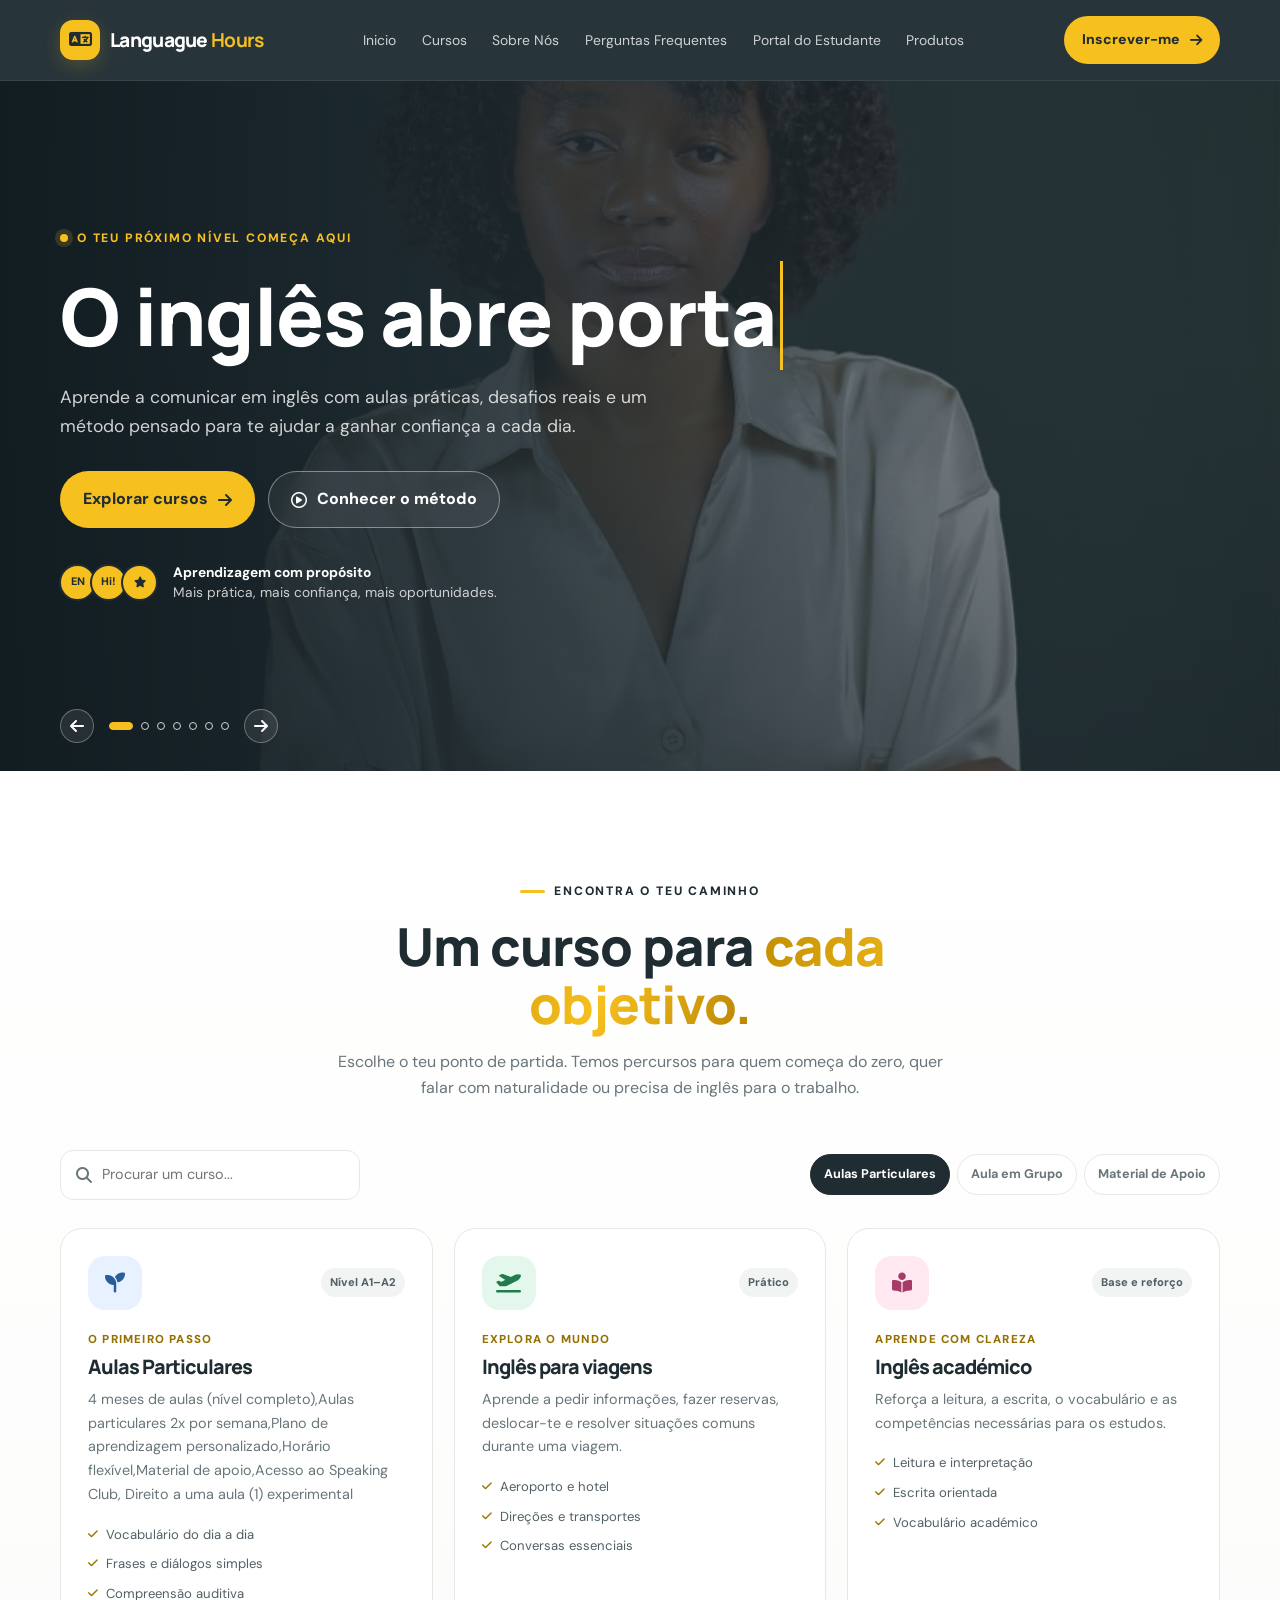
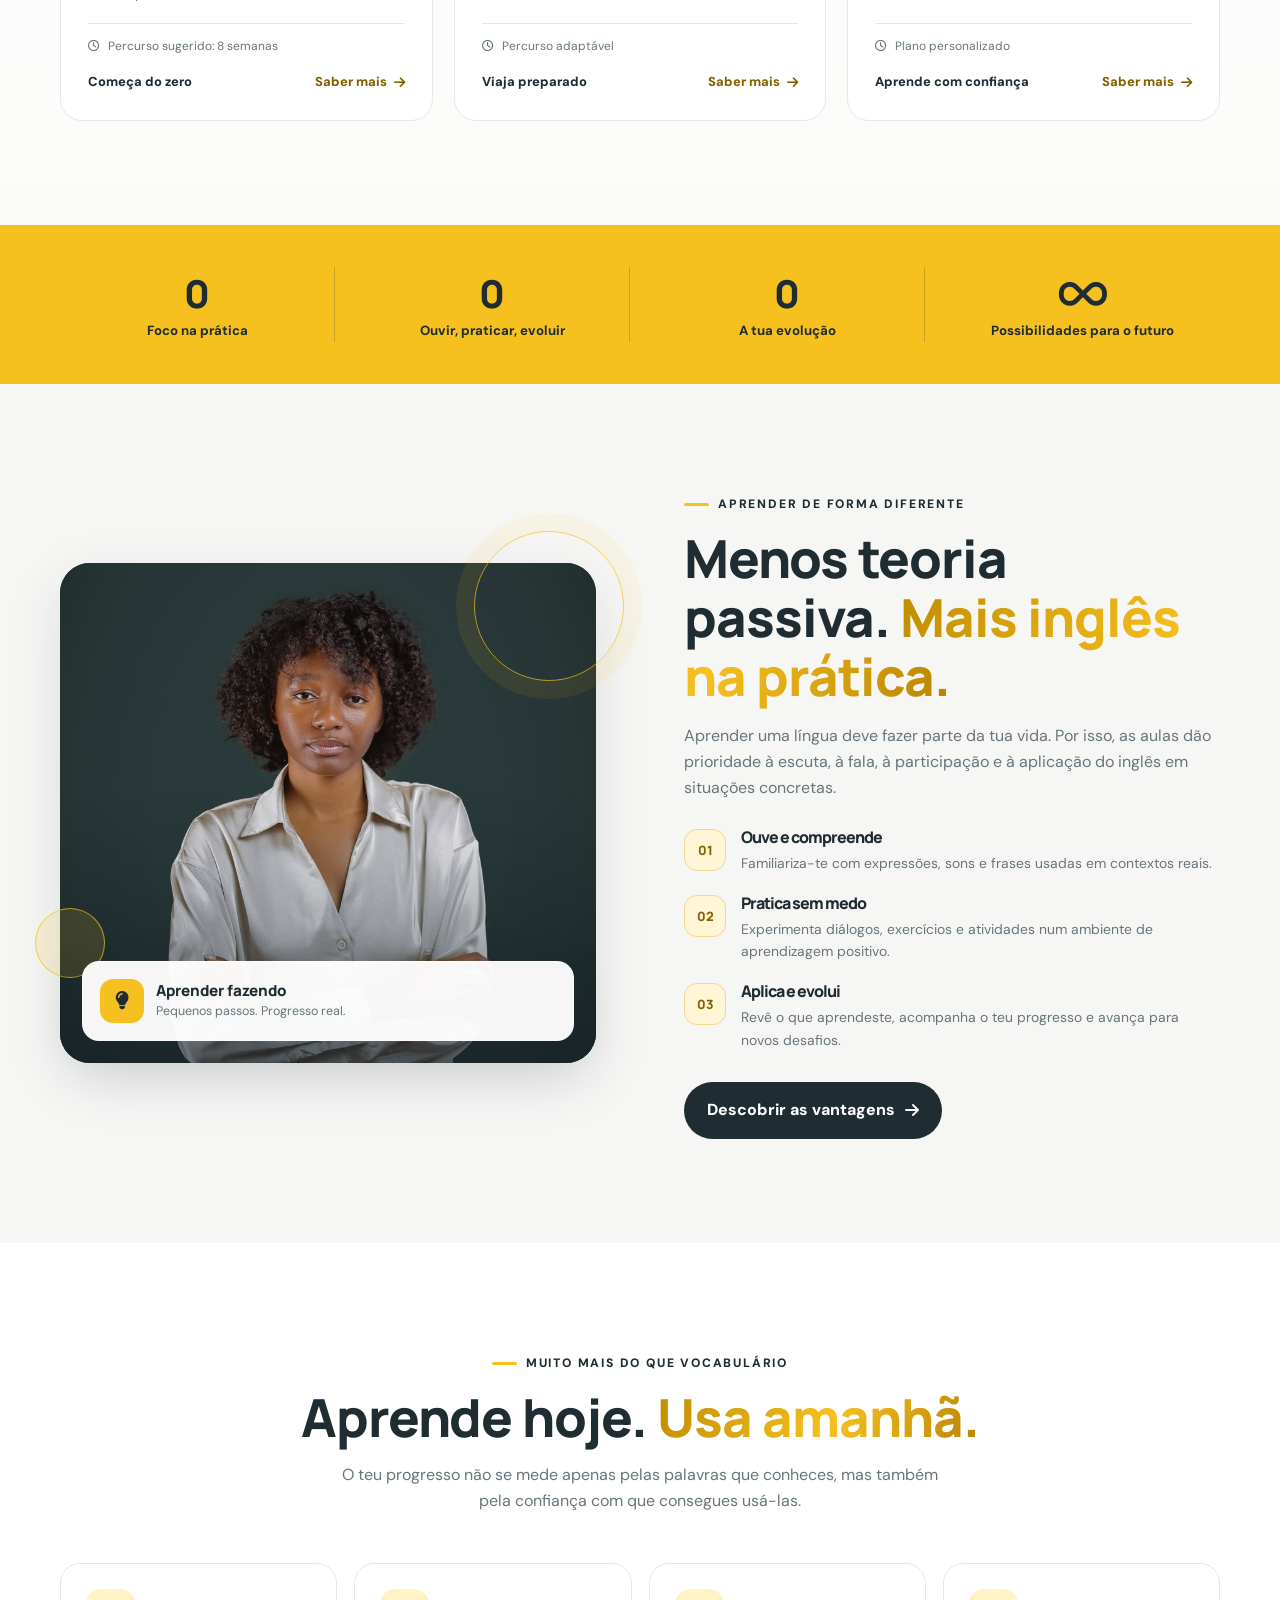
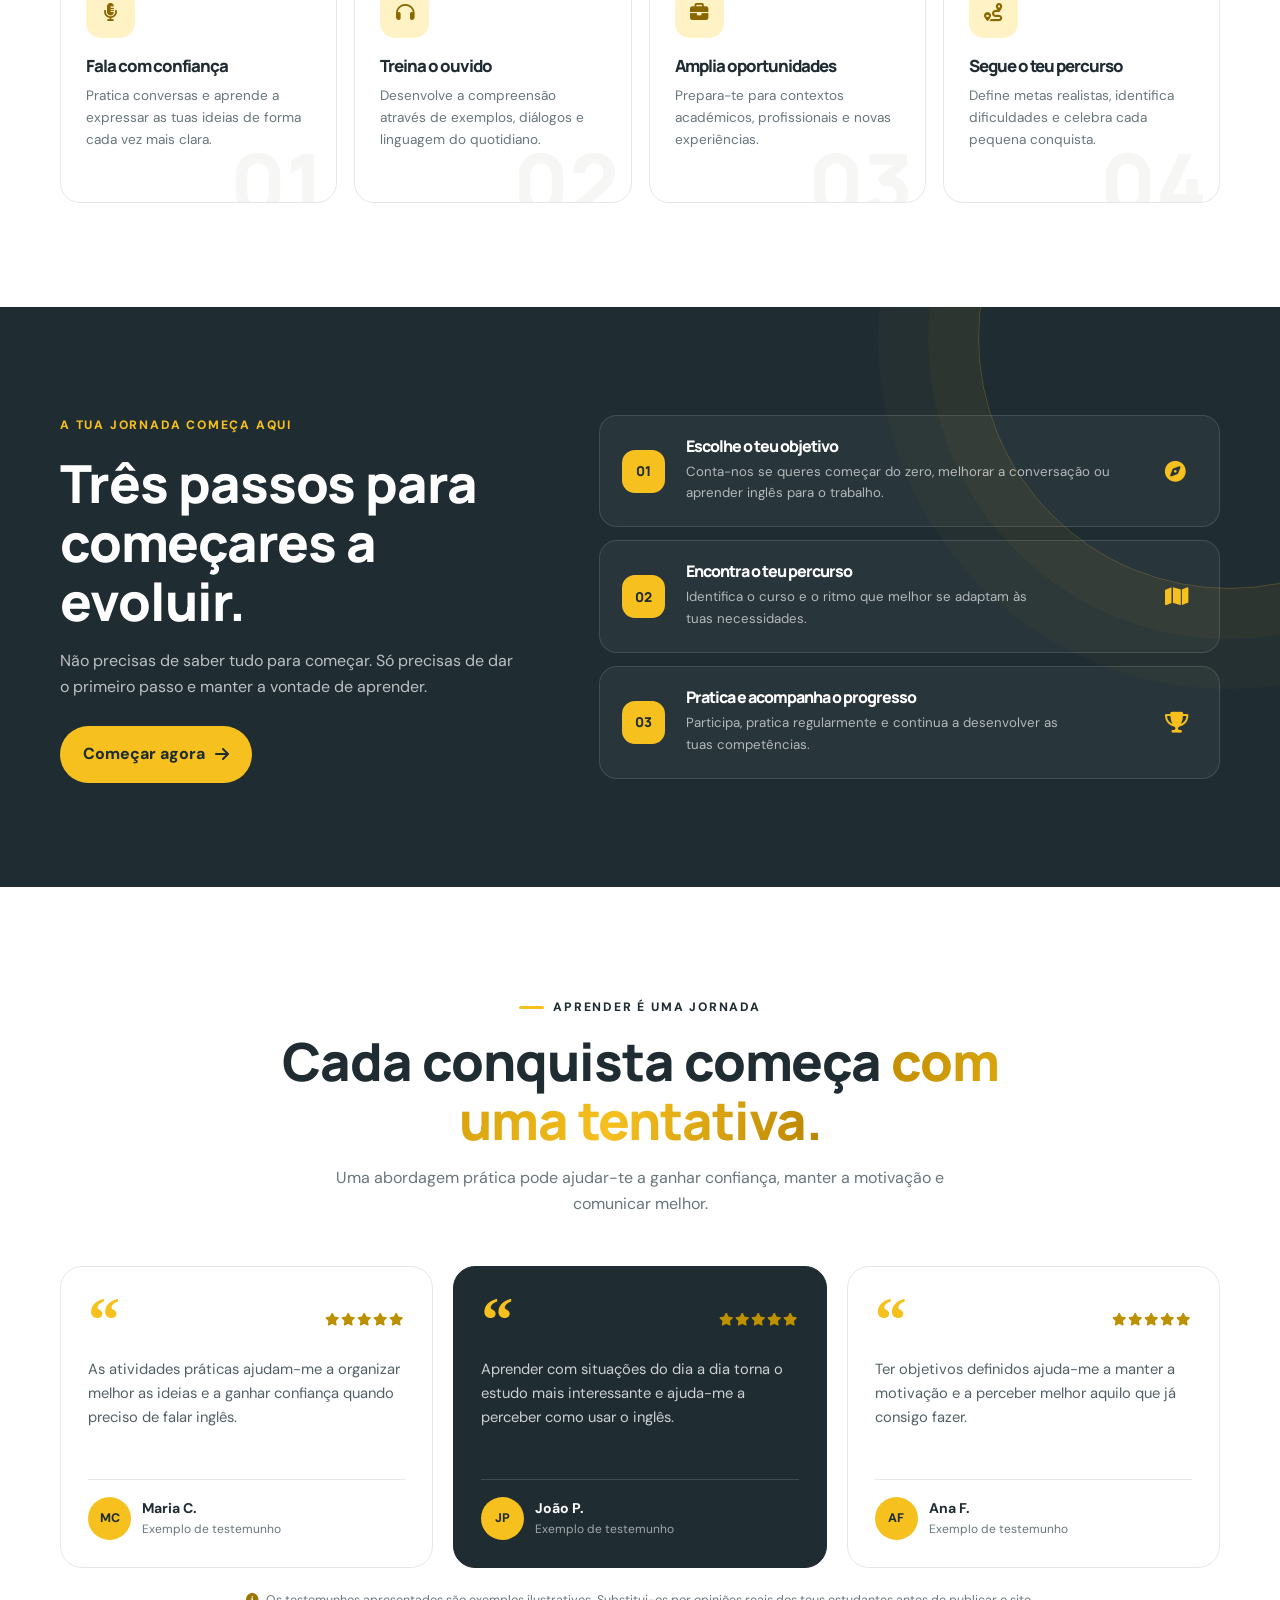
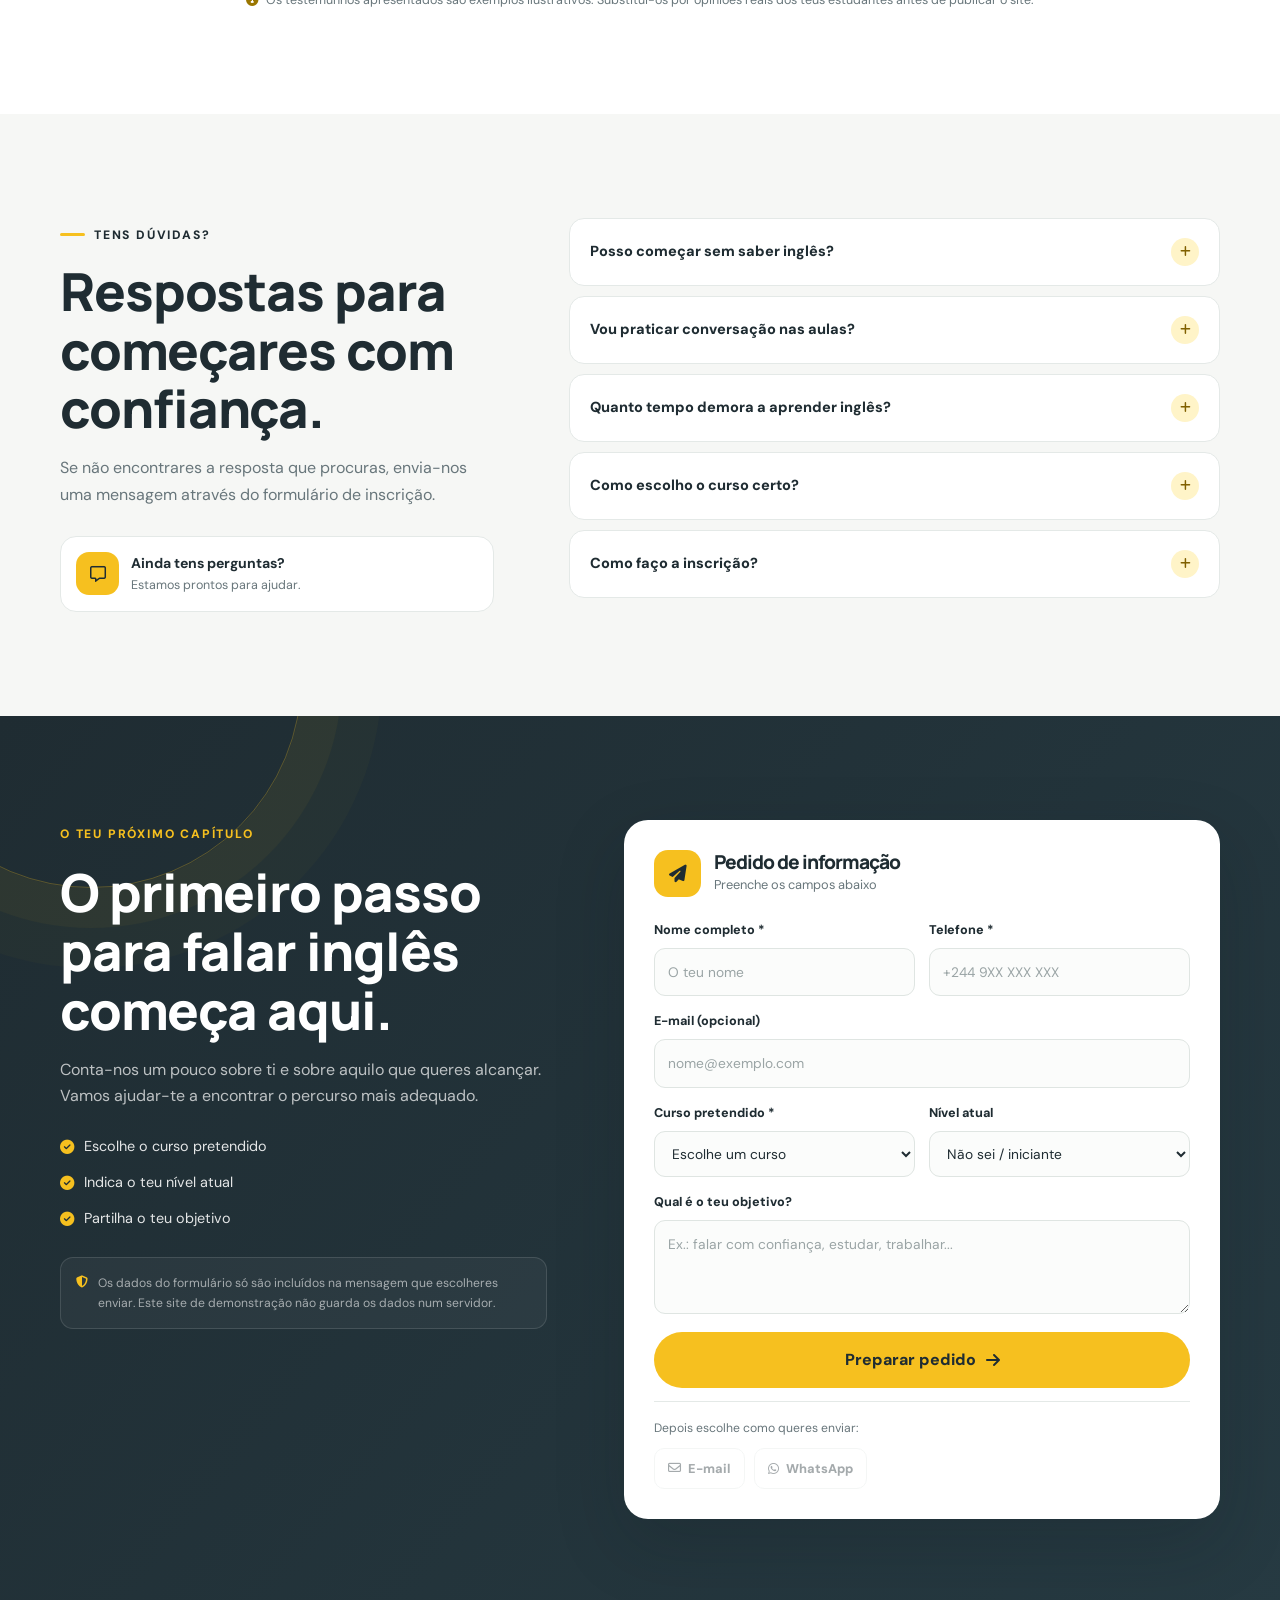
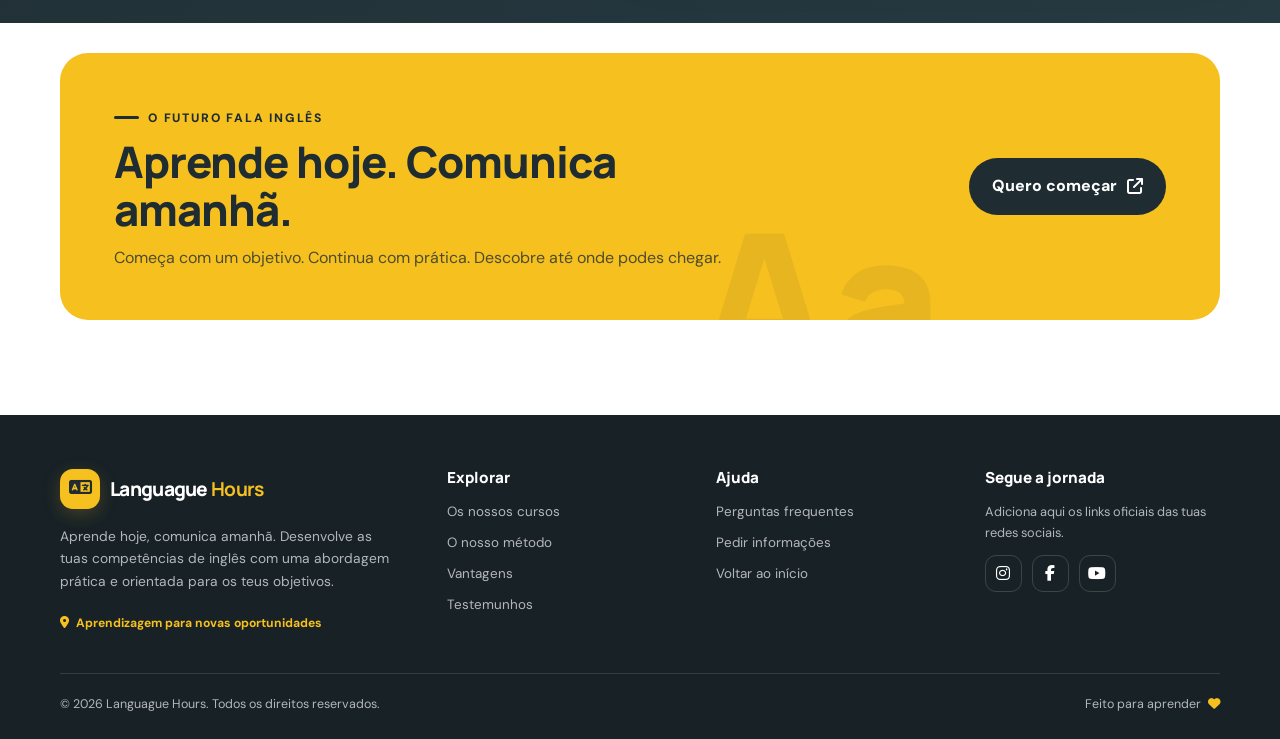
==== commit 7656f3bc: "alterei o produto" ====
--- a/index.html
+++ b/index.html
@@ -30,7 +30,7 @@
         <a href="Sobre.html">Sobre Nós</a>
         <a href="Perguntas-frequentes.html">Perguntas Frequentes</a>
         <a href="#faq">Portal do Estudante</a> 
-         <a href="#contacto">Produtos</a>
+         <a href="Produtos.html">Produtos</a>
       </nav>
 
       <div class="nav-actions">
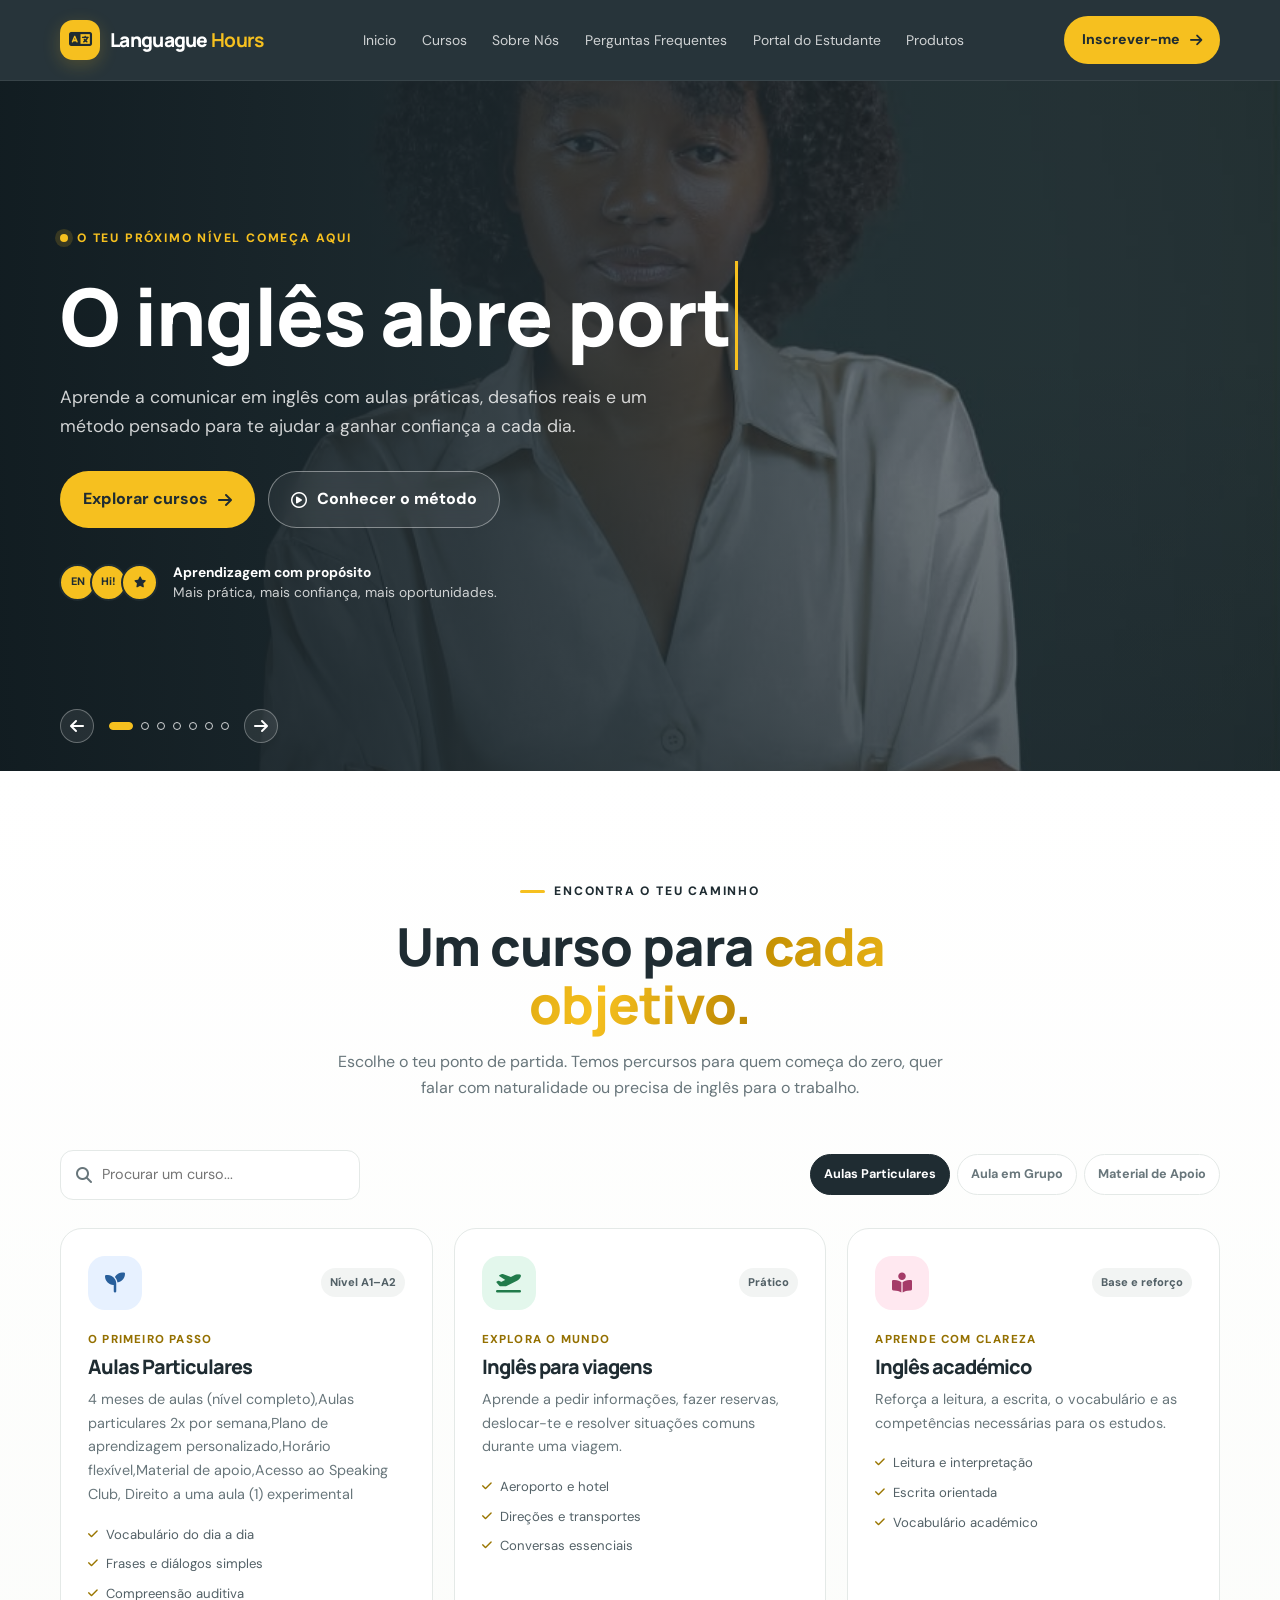
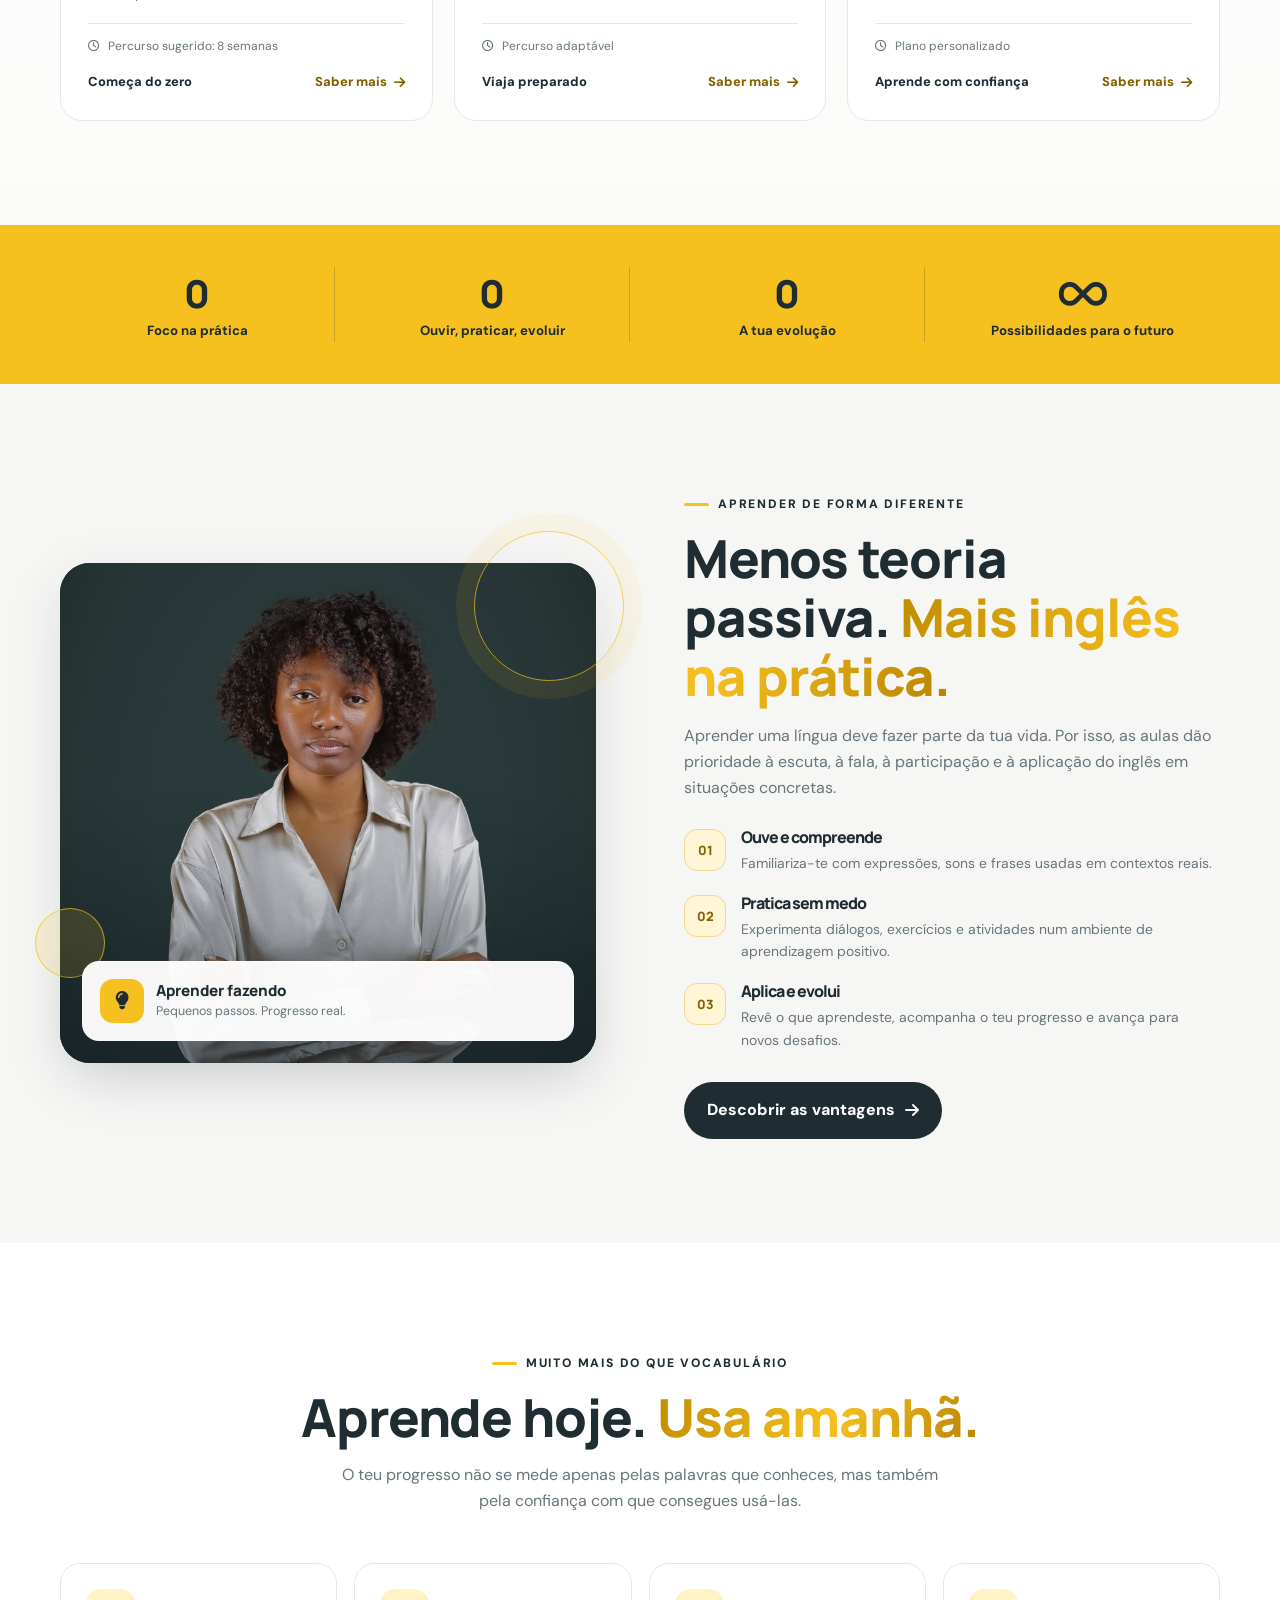
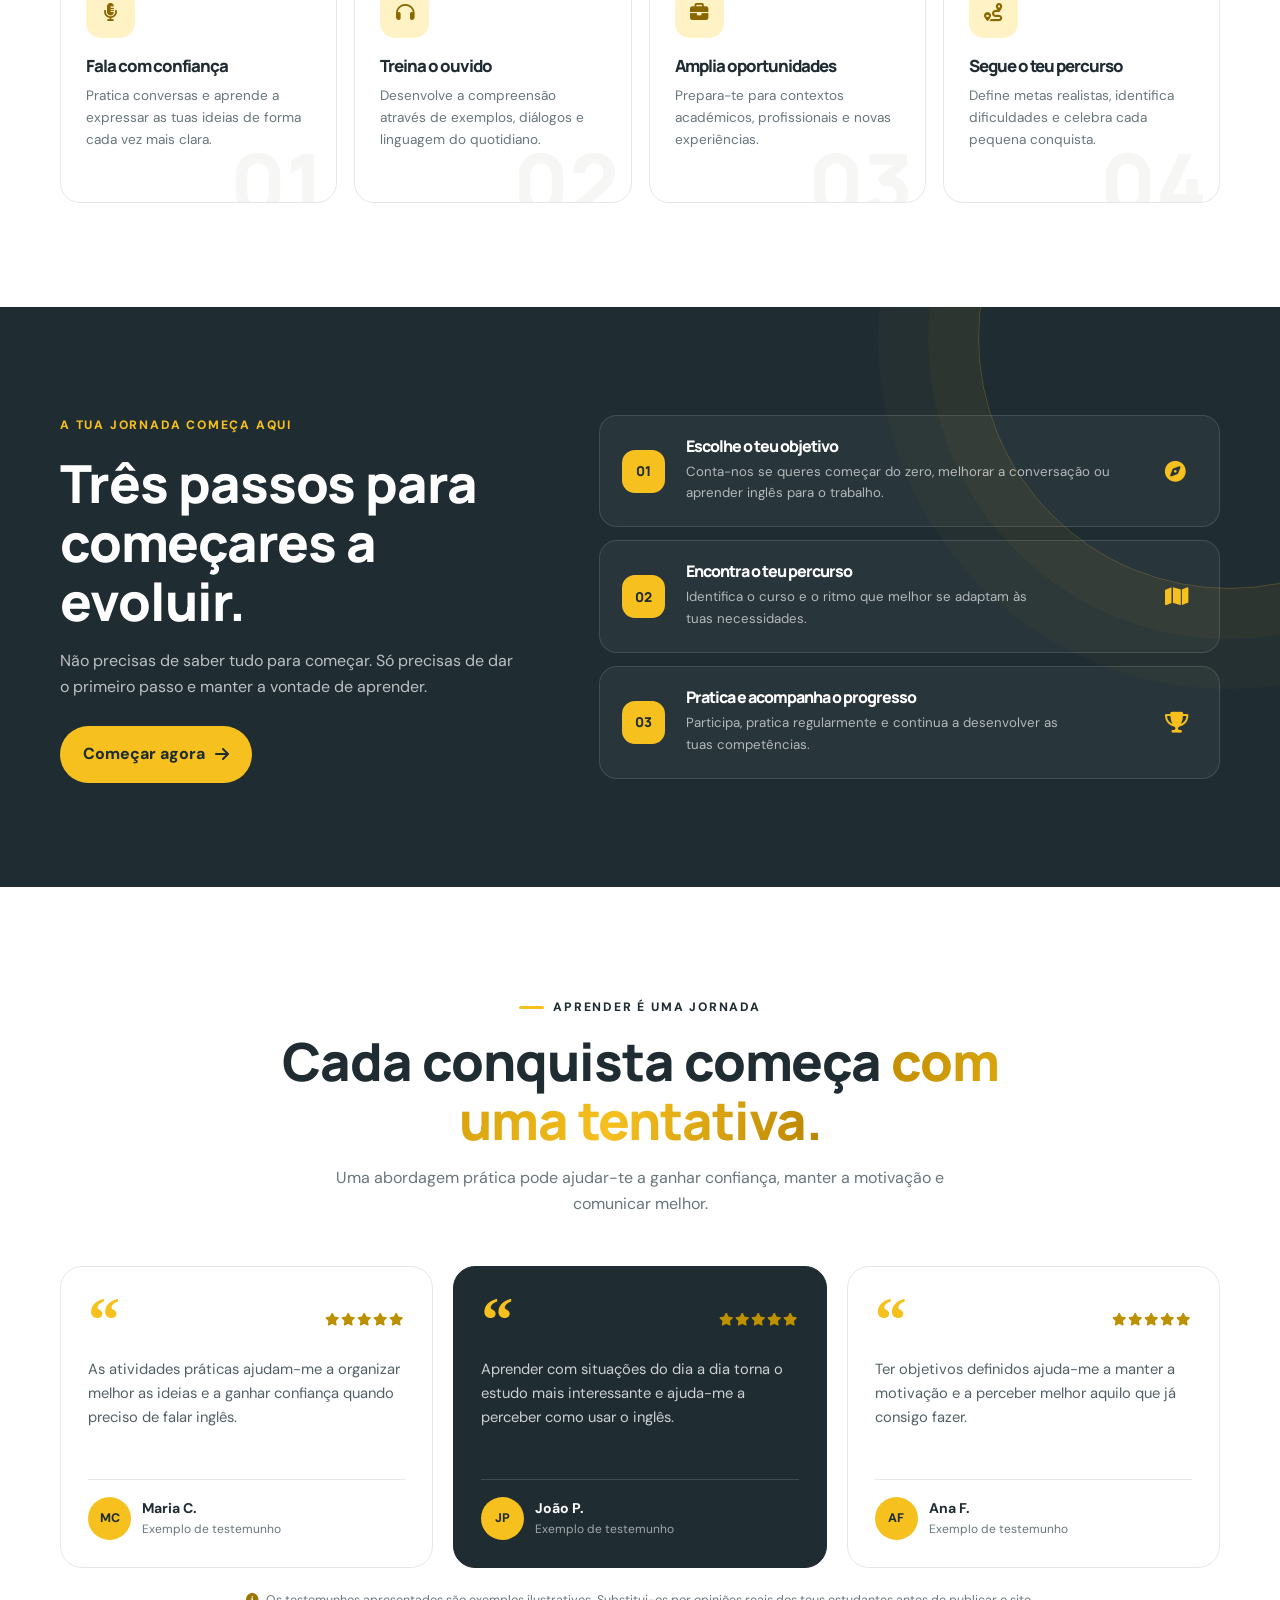
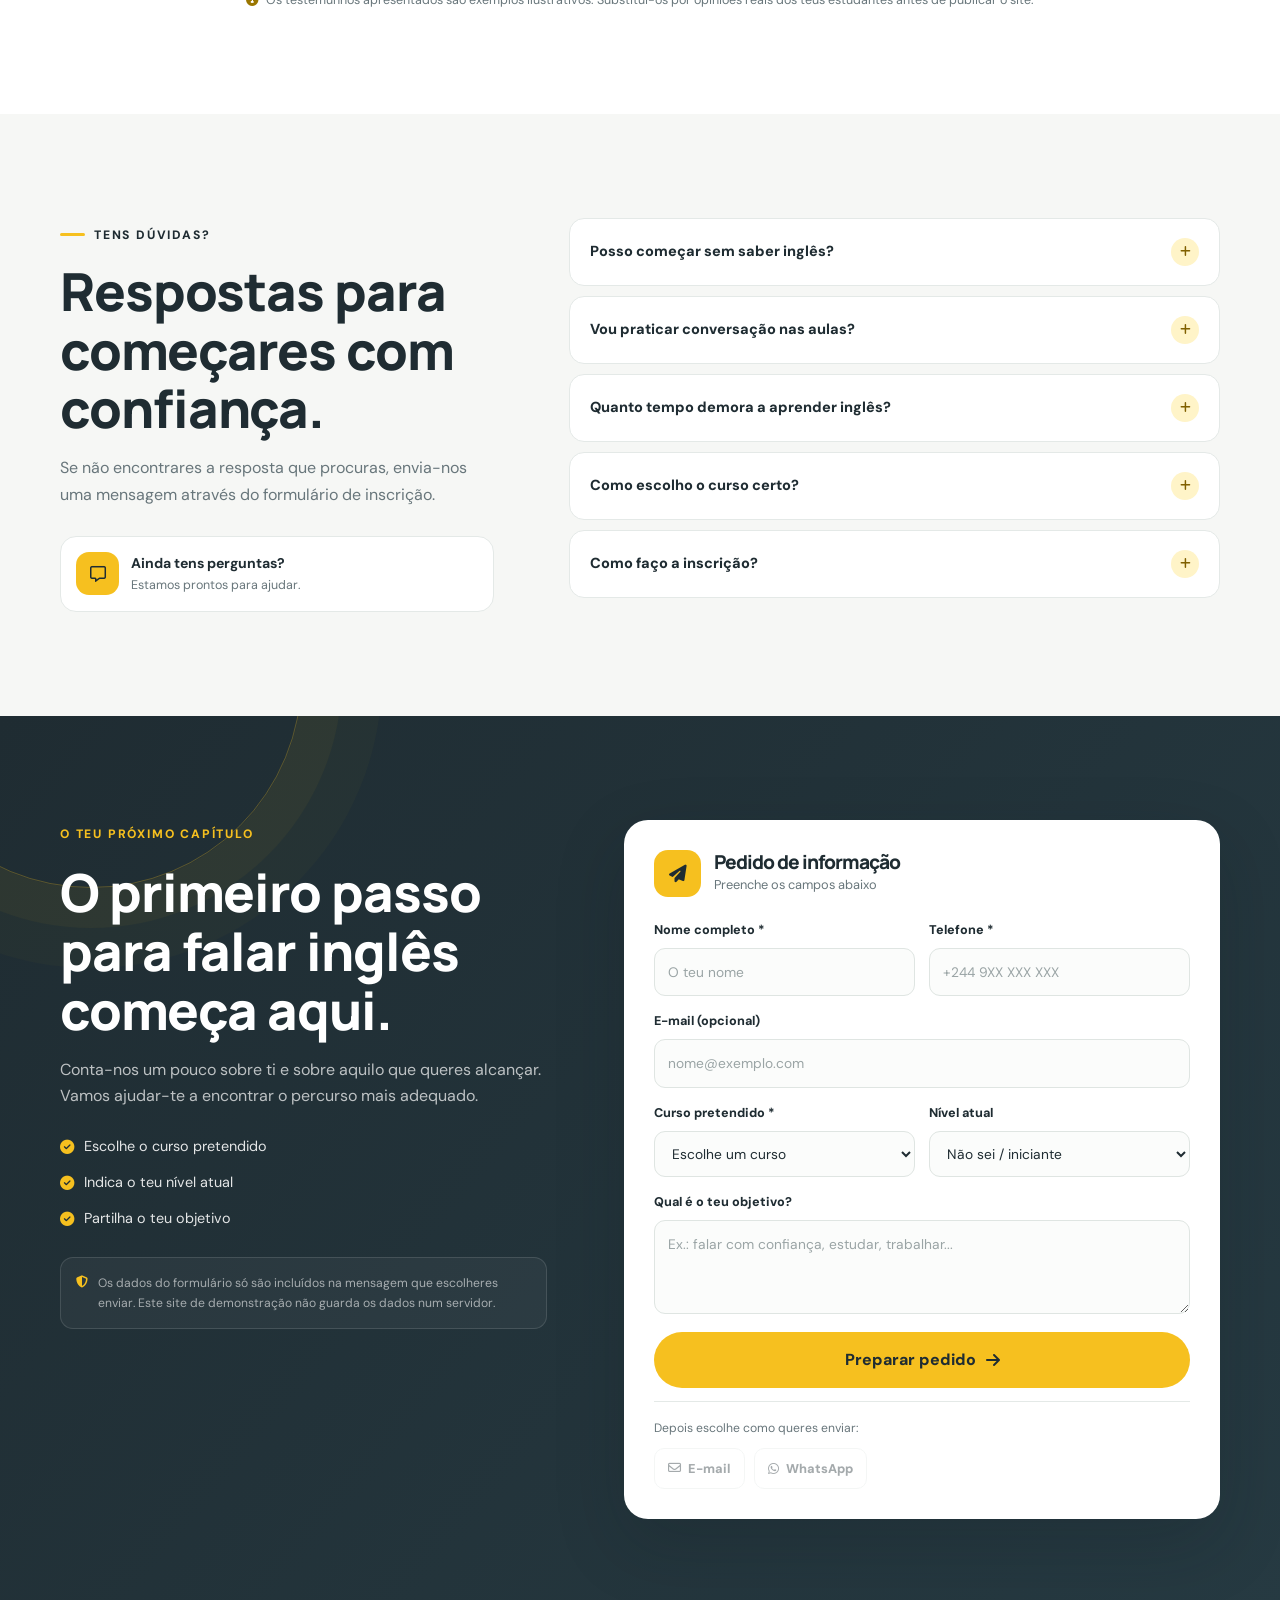
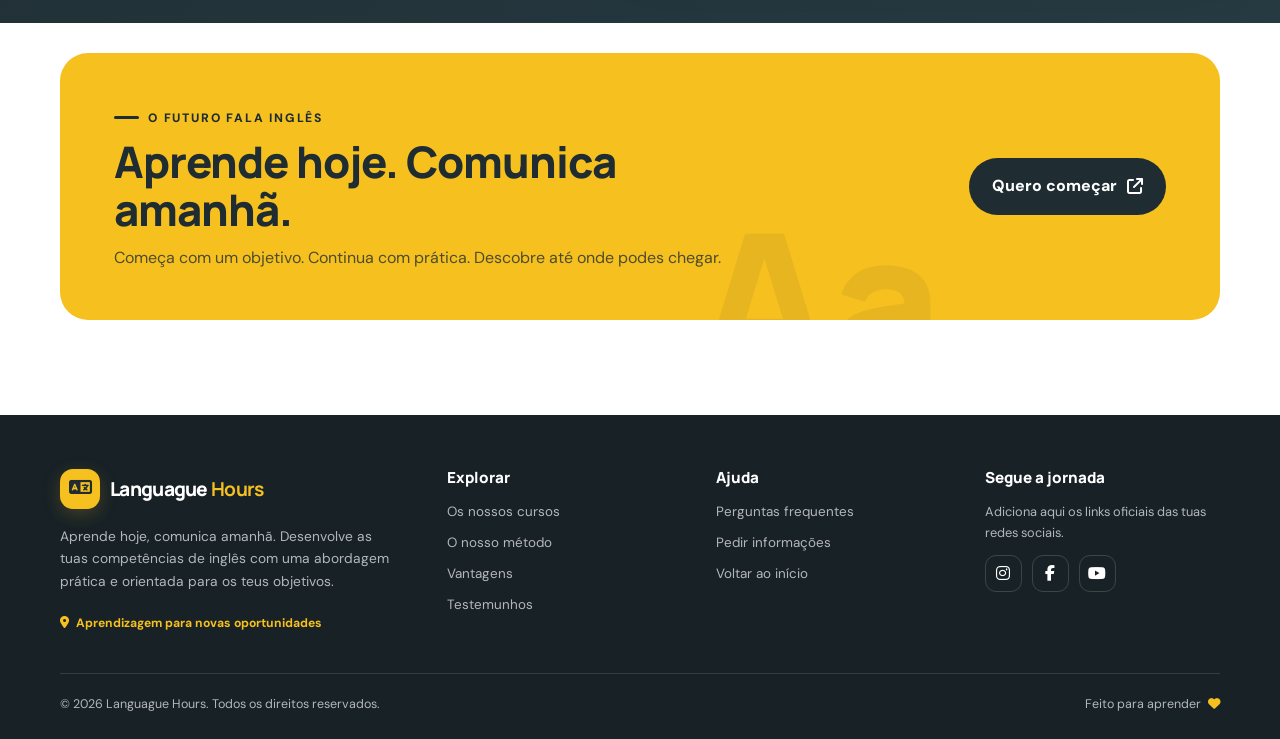
==== commit 59a8cc49: "atualizado" ====
--- a/index.html
+++ b/index.html
@@ -29,7 +29,7 @@
         <a href="Curso.html">Cursos</a> 
         <a href="Sobre.html">Sobre Nós</a>
         <a href="Perguntas-frequentes.html">Perguntas Frequentes</a>
-        <a href="#faq">Portal do Estudante</a> 
+        <a href="dashboard.html">Portal do Estudante</a> 
          <a href="Produtos.html">Produtos</a>
       </nav>
 
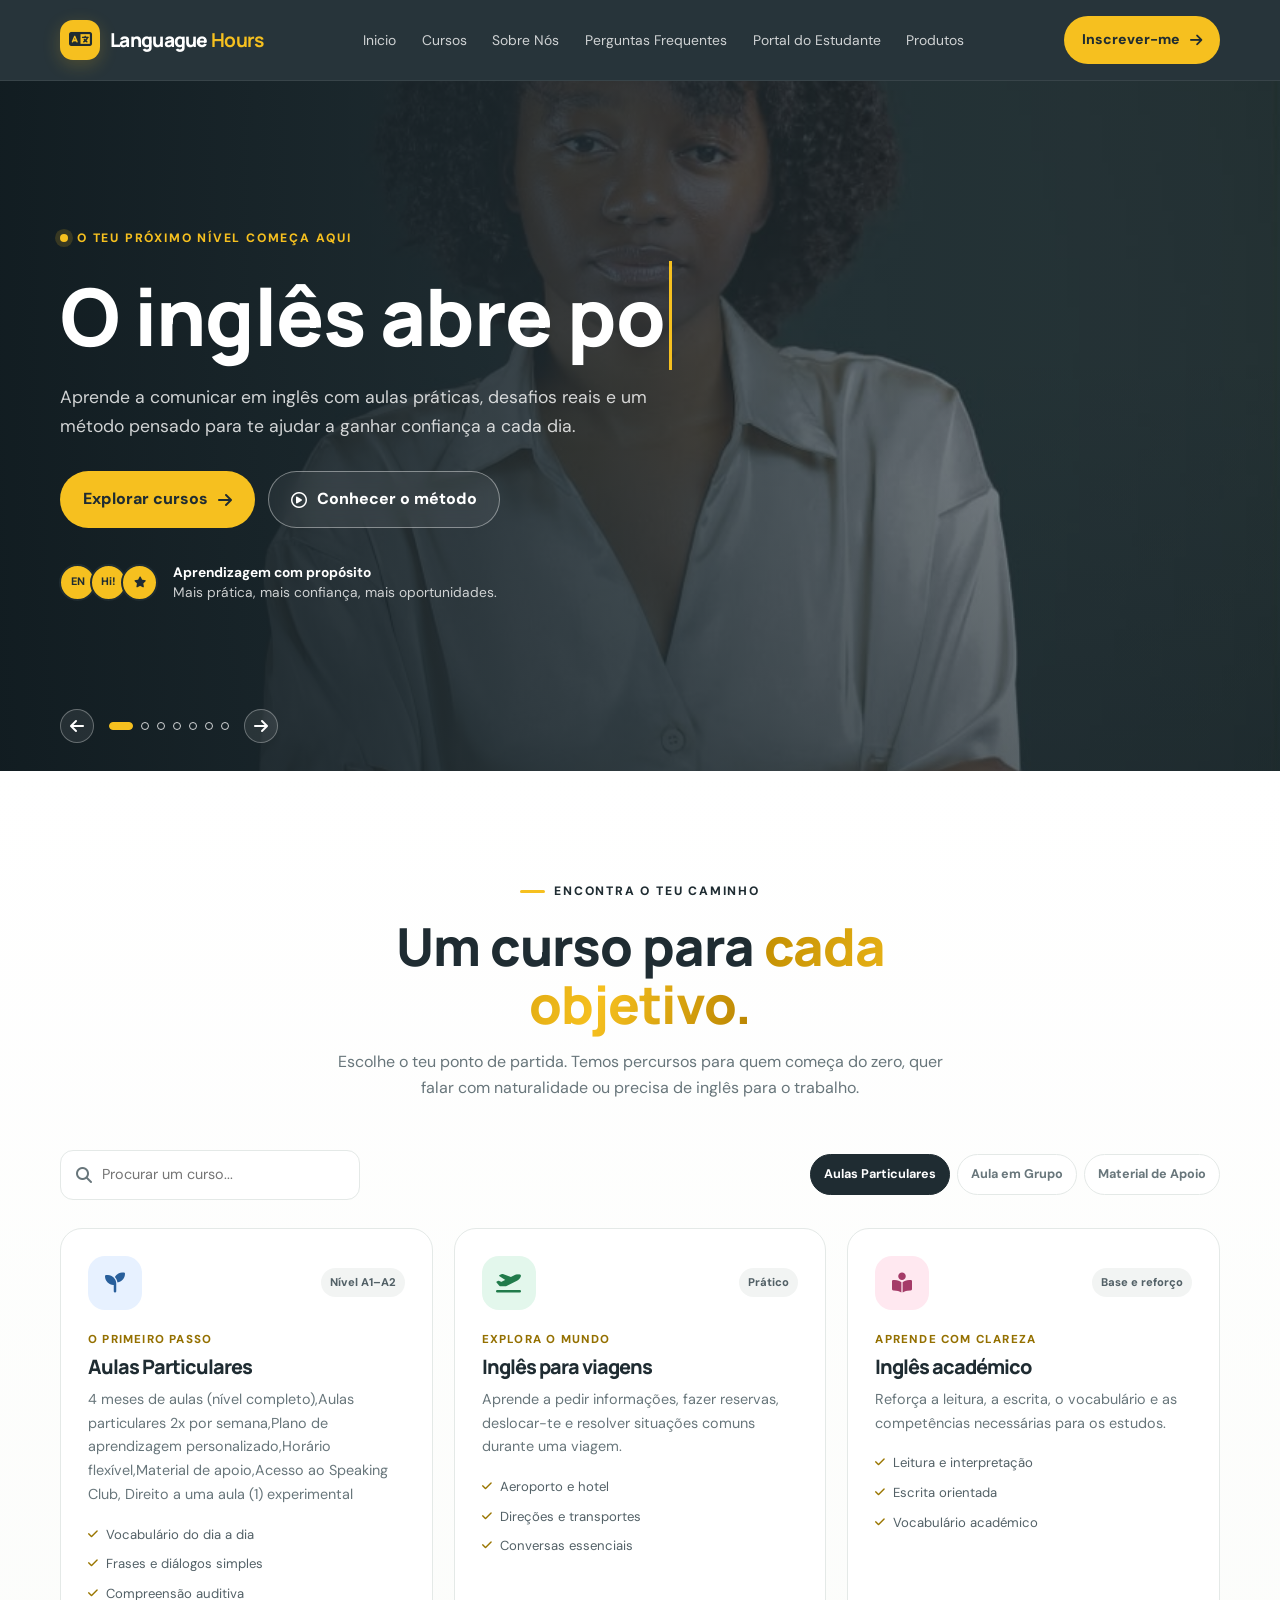
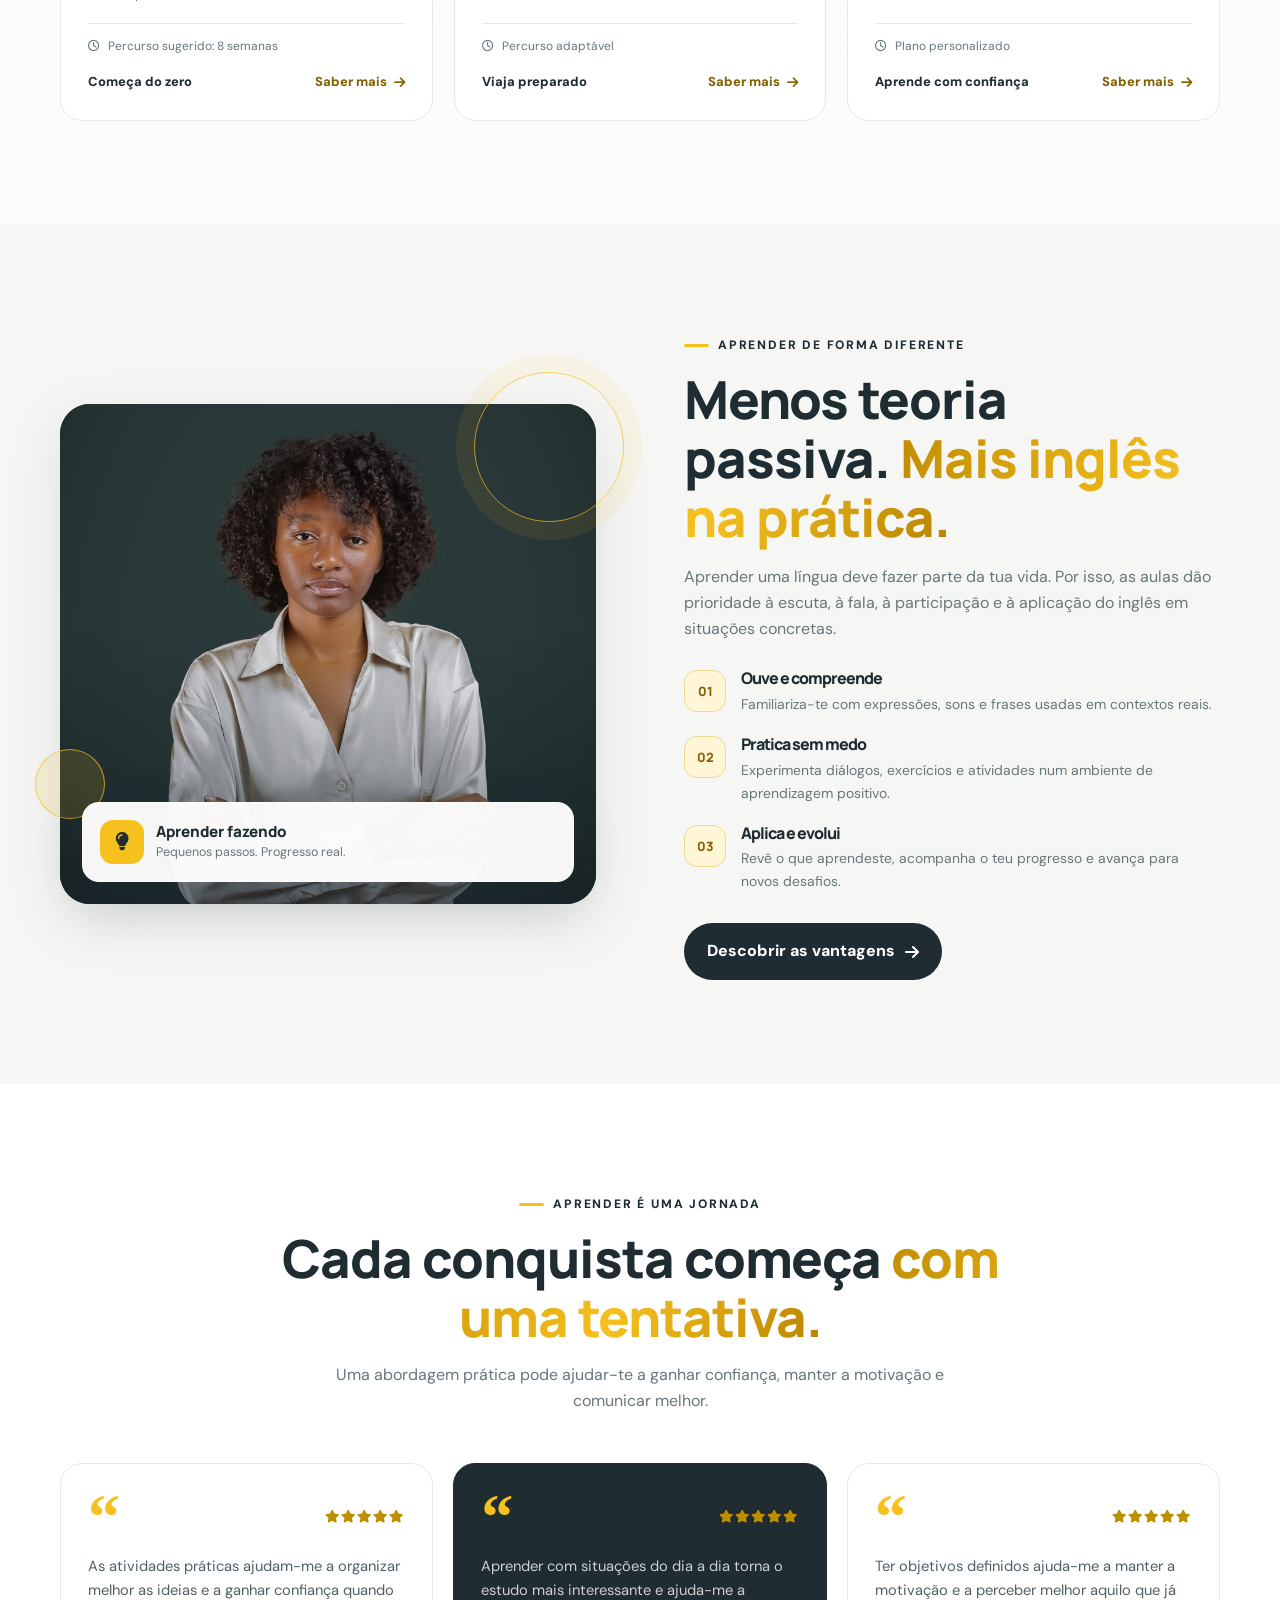
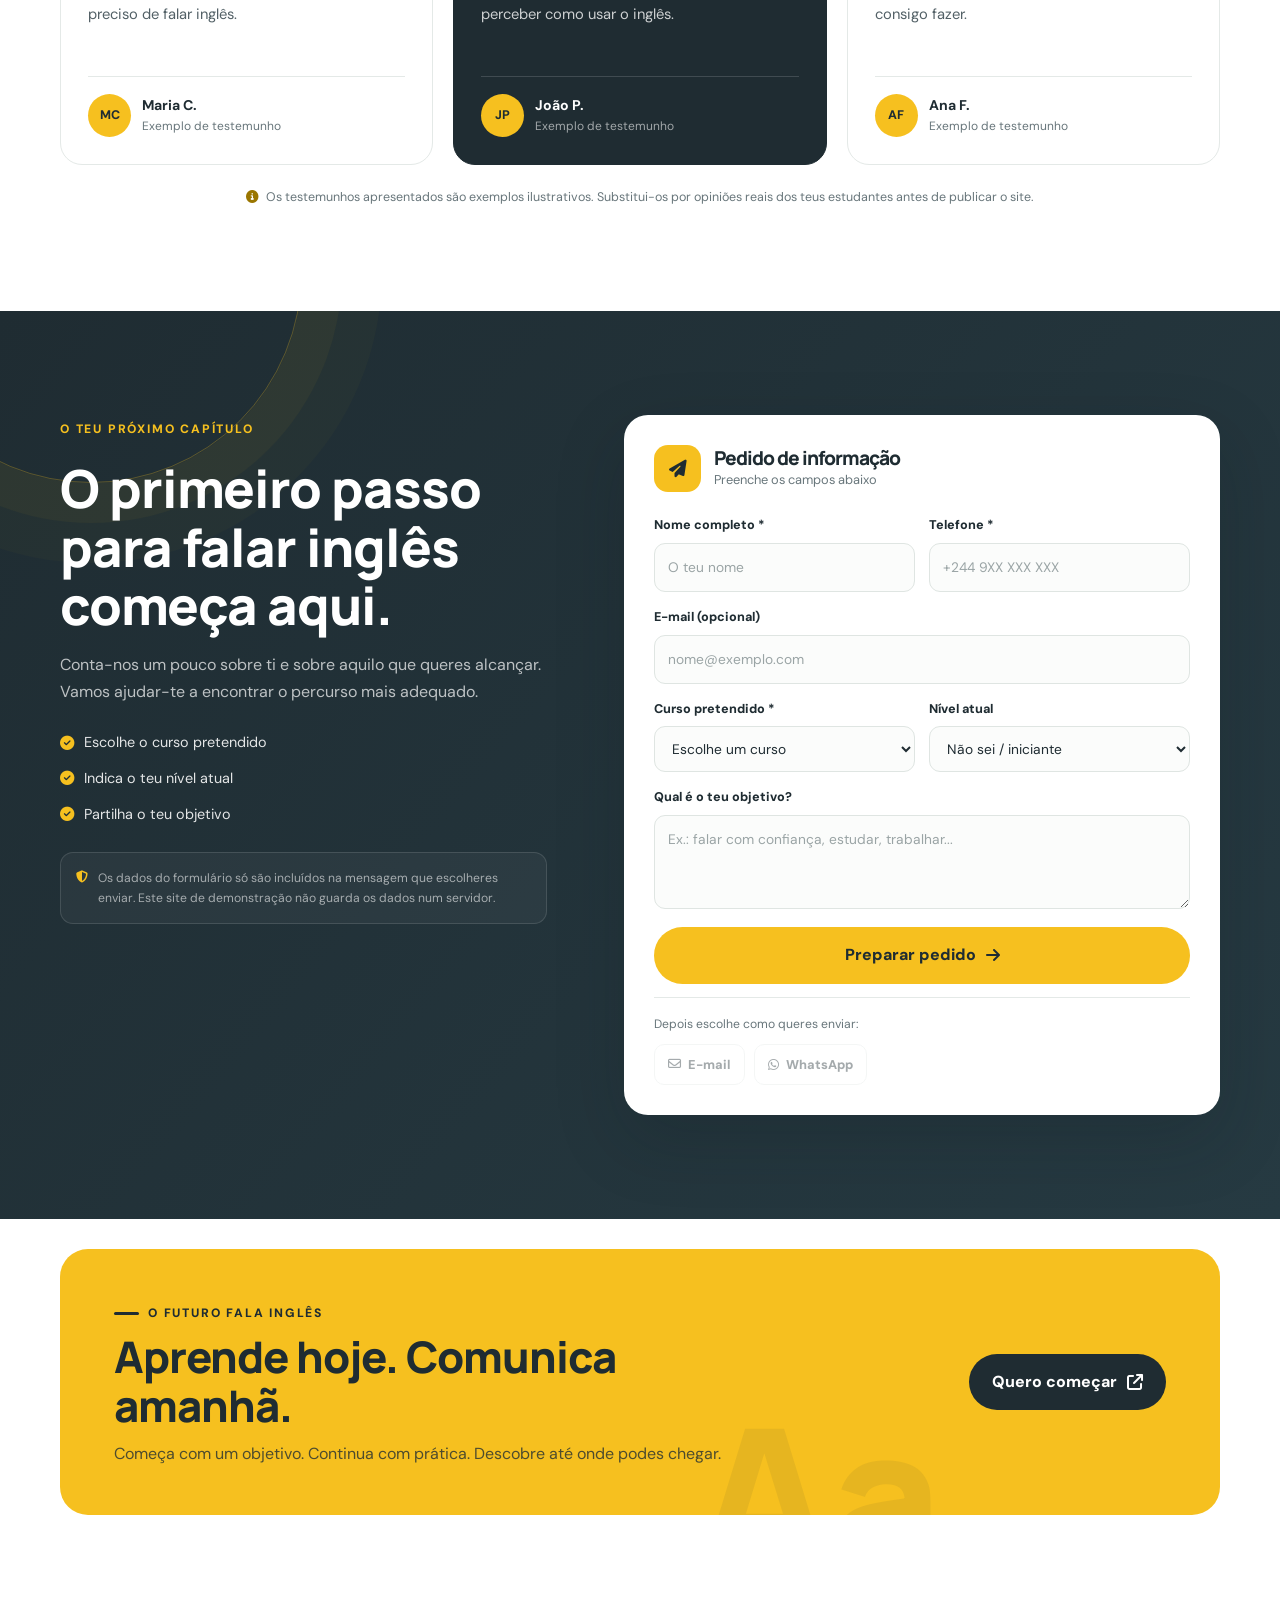
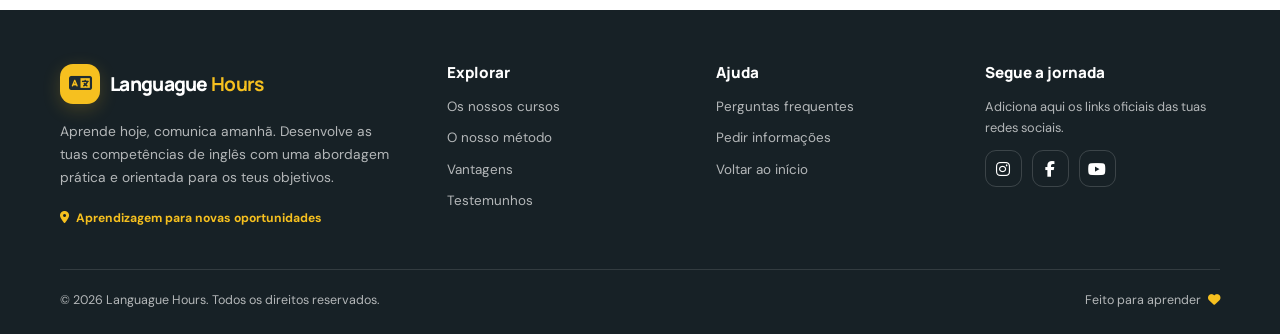
==== commit 8650299e: "alteração" ====
--- a/index.html
+++ b/index.html
@@ -150,14 +150,7 @@
    
     </section>
 
-    <section class="stats-band" aria-label="A nossa abordagem">
-      <div class="container stats-grid">
-        <div class="stat-item"><span class="stat-number" data-count="100" data-suffix="%">0</span><span class="stat-label">Foco na prática</span></div>
-        <div class="stat-item"><span class="stat-number" data-count="3" data-suffix=" passos">0</span><span class="stat-label">Ouvir, praticar, evoluir</span></div>
-        <div class="stat-item"><span class="stat-number" data-count="1" data-suffix=" objetivo">0</span><span class="stat-label">A tua evolução</span></div>
-        <div class="stat-item"><span class="stat-number"><i class="fa-solid fa-infinity"></i></span><span class="stat-label">Possibilidades para o futuro</span></div>
-      </div>
-    </section>
+   
 
     <section class="section section-soft" id="metodo">
       <div class="container method-grid">
@@ -180,38 +173,6 @@
       </div>
     </section>
 
-    <section class="section" id="vantagens">
-      <div class="container">
-        <div class="section-heading reveal">
-          <span class="eyebrow">Muito mais do que vocabulário</span>
-          <h2>Aprende hoje. <span class="text-gradient">Usa amanhã.</span></h2>
-          <p>O teu progresso não se mede apenas pelas palavras que conheces, mas também pela confiança com que consegues usá-las.</p>
-        </div>
-        <div class="benefits-grid">
-          <article class="benefit-card reveal"><span class="benefit-icon"><i class="fa-solid fa-microphone-lines"></i></span><h3>Fala com confiança</h3><p>Pratica conversas e aprende a expressar as tuas ideias de forma cada vez mais clara.</p><span class="benefit-number">01</span></article>
-          <article class="benefit-card reveal"><span class="benefit-icon"><i class="fa-solid fa-headphones"></i></span><h3>Treina o ouvido</h3><p>Desenvolve a compreensão através de exemplos, diálogos e linguagem do quotidiano.</p><span class="benefit-number">02</span></article>
-          <article class="benefit-card reveal"><span class="benefit-icon"><i class="fa-solid fa-briefcase"></i></span><h3>Amplia oportunidades</h3><p>Prepara-te para contextos académicos, profissionais e novas experiências.</p><span class="benefit-number">03</span></article>
-          <article class="benefit-card reveal"><span class="benefit-icon"><i class="fa-solid fa-route"></i></span><h3>Segue o teu percurso</h3><p>Define metas realistas, identifica dificuldades e celebra cada pequena conquista.</p><span class="benefit-number">04</span></article>
-        </div>
-      </div>
-    </section>
-
-    <section class="section learning-section">
-      <div class="container learning-grid">
-        <div class="learning-copy reveal">
-          <span class="eyebrow eyebrow-light">A tua jornada começa aqui</span>
-          <h2>Três passos para começares a evoluir.</h2>
-          <p>Não precisas de saber tudo para começar. Só precisas de dar o primeiro passo e manter a vontade de aprender.</p>
-          <a class="btn btn-gold" href="#inscricao">Começar agora <i class="fa-solid fa-arrow-right"></i></a>
-        </div>
-        <div class="journey-list">
-          <article class="journey-item reveal"><span class="journey-number">01</span><div><h3>Escolhe o teu objetivo</h3><p>Conta-nos se queres começar do zero, melhorar a conversação ou aprender inglês para o trabalho.</p></div><i class="fa-solid fa-compass journey-symbol"></i></article>
-          <article class="journey-item reveal"><span class="journey-number">02</span><div><h3>Encontra o teu percurso</h3><p>Identifica o curso e o ritmo que melhor se adaptam às tuas necessidades.</p></div><i class="fa-solid fa-map journey-symbol"></i></article>
-          <article class="journey-item reveal"><span class="journey-number">03</span><div><h3>Pratica e acompanha o progresso</h3><p>Participa, pratica regularmente e continua a desenvolver as tuas competências.</p></div><i class="fa-solid fa-trophy journey-symbol"></i></article>
-        </div>
-      </div>
-    </section>
-
     <section class="section testimonials-section" id="testemunhos">
       <div class="container">
         <div class="section-heading reveal">
@@ -226,25 +187,9 @@
         </div>
         <p class="note-text"><i class="fa-solid fa-circle-info"></i> Os testemunhos apresentados são exemplos ilustrativos. Substitui-os por opiniões reais dos teus estudantes antes de publicar o site.</p>
       </div>
-    </section>
-
-    <section class="section section-soft faq-section" id="faq">
-      <div class="container faq-grid">
-        <div class="faq-intro reveal">
-          <span class="eyebrow">Tens dúvidas?</span>
-          <h2>Respostas para começares com confiança.</h2>
-          <p>Se não encontrares a resposta que procuras, envia-nos uma mensagem através do formulário de inscrição.</p>
-          <div class="faq-contact"><span class="faq-contact-icon"><i class="fa-regular fa-message"></i></span><span><b>Ainda tens perguntas?</b><small>Estamos prontos para ajudar.</small></span></div>
-        </div>
-        <div class="faq-list reveal">
-          <details class="faq-item"><summary>Posso começar sem saber inglês? <span class="faq-plus"><i class="fa-solid fa-plus"></i></span></summary><p>Sim. O curso para iniciantes foi pensado para quem quer construir uma base, aprender expressões essenciais e começar a comunicar passo a passo.</p></details>
-          <details class="faq-item"><summary>Vou praticar conversação nas aulas? <span class="faq-plus"><i class="fa-solid fa-plus"></i></span></summary><p>A proposta da Languague Hours dá prioridade à prática, aos diálogos e à aplicação do inglês em situações do quotidiano.</p></details>
-          <details class="faq-item"><summary>Quanto tempo demora a aprender inglês? <span class="faq-plus"><i class="fa-solid fa-plus"></i></span></summary><p>Depende do teu nível inicial, dos teus objetivos e da regularidade da prática. A aprendizagem é gradual e varia de pessoa para pessoa.</p></details>
-          <details class="faq-item"><summary>Como escolho o curso certo? <span class="faq-plus"><i class="fa-solid fa-plus"></i></span></summary><p>Escolhe de acordo com o que pretendes alcançar. Se tiveres dúvidas, envia o formulário e indica o teu objetivo para receber orientação.</p></details>
-          <details class="faq-item"><summary>Como faço a inscrição? <span class="faq-plus"><i class="fa-solid fa-plus"></i></span></summary><p>Preenche o formulário abaixo. Ele prepara uma mensagem com os teus dados para enviares por e-mail ou WhatsApp, conforme configurares no JavaScript.</p></details>
-        </div>
-      </div>
-    </section>
+    </section> 
+
+   
 
     <section class="section enrollment-section" id="inscricao">
       <div class="container enrollment-grid">
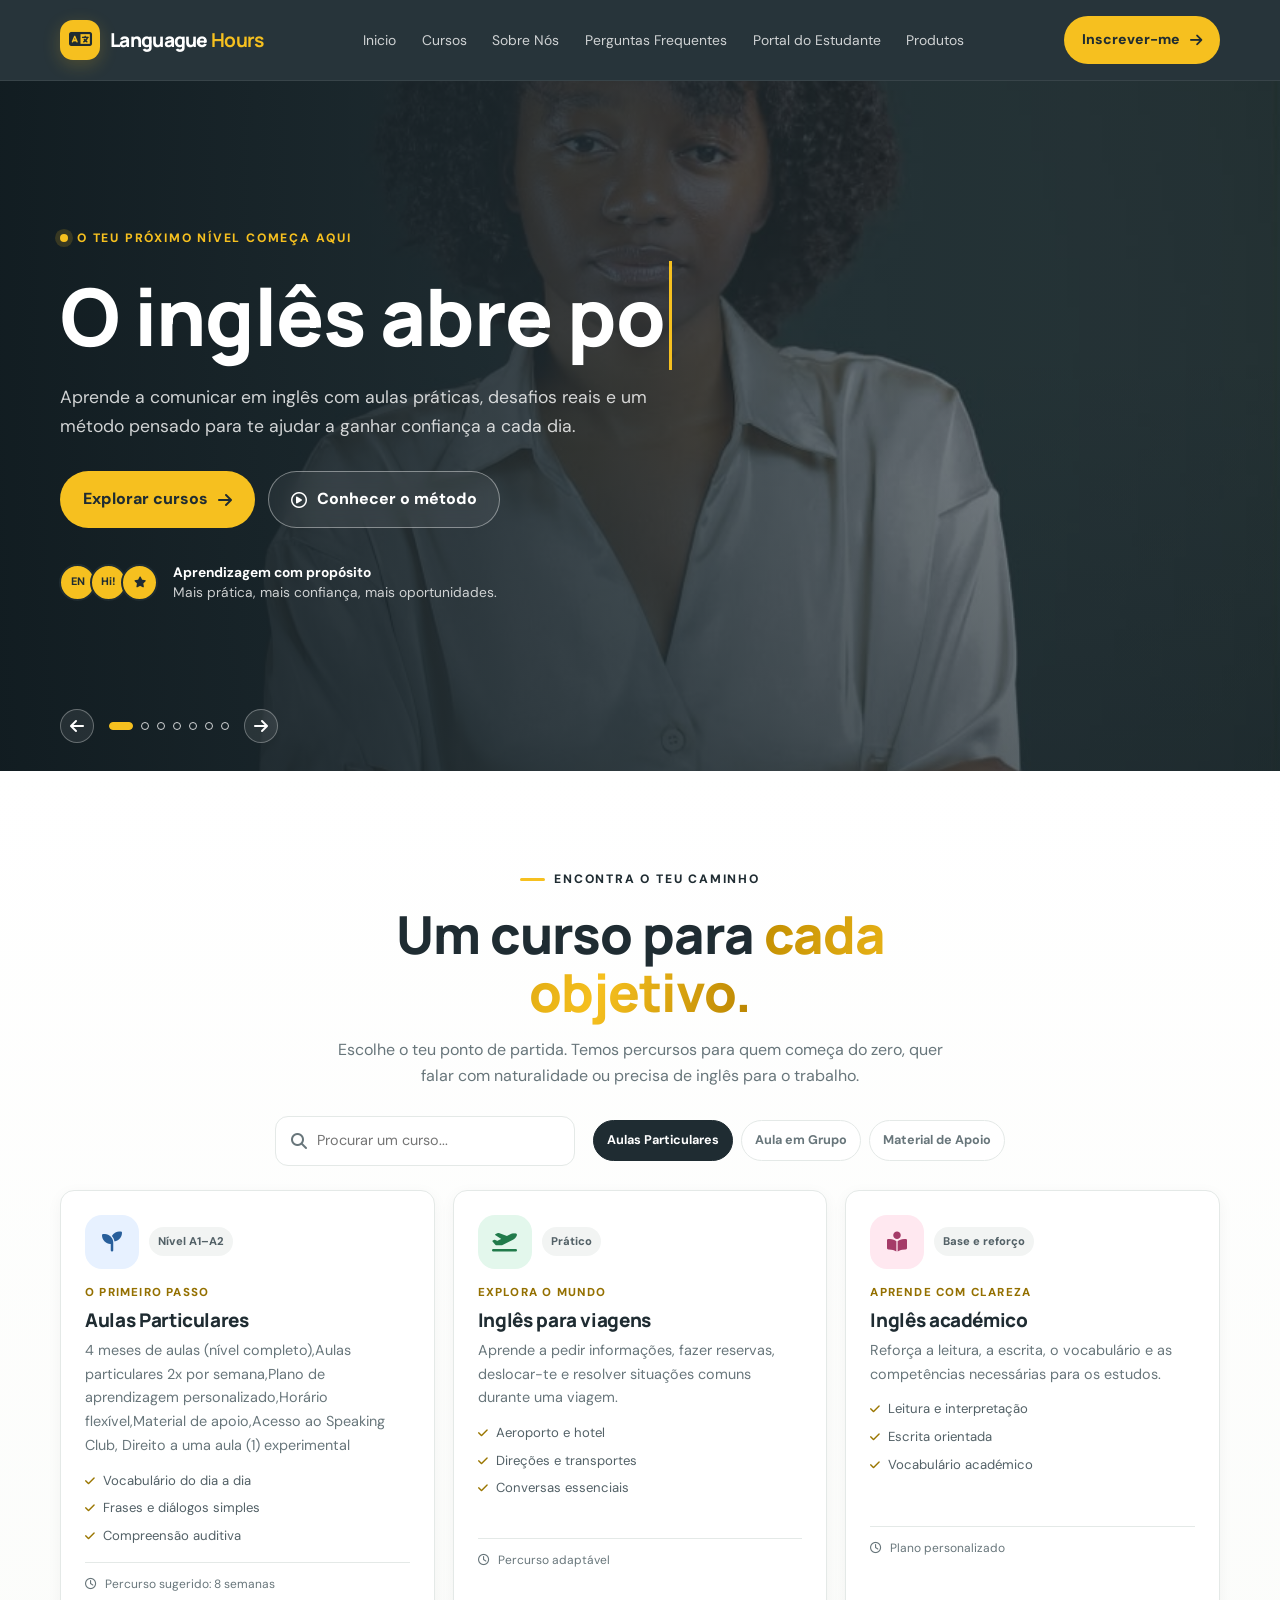
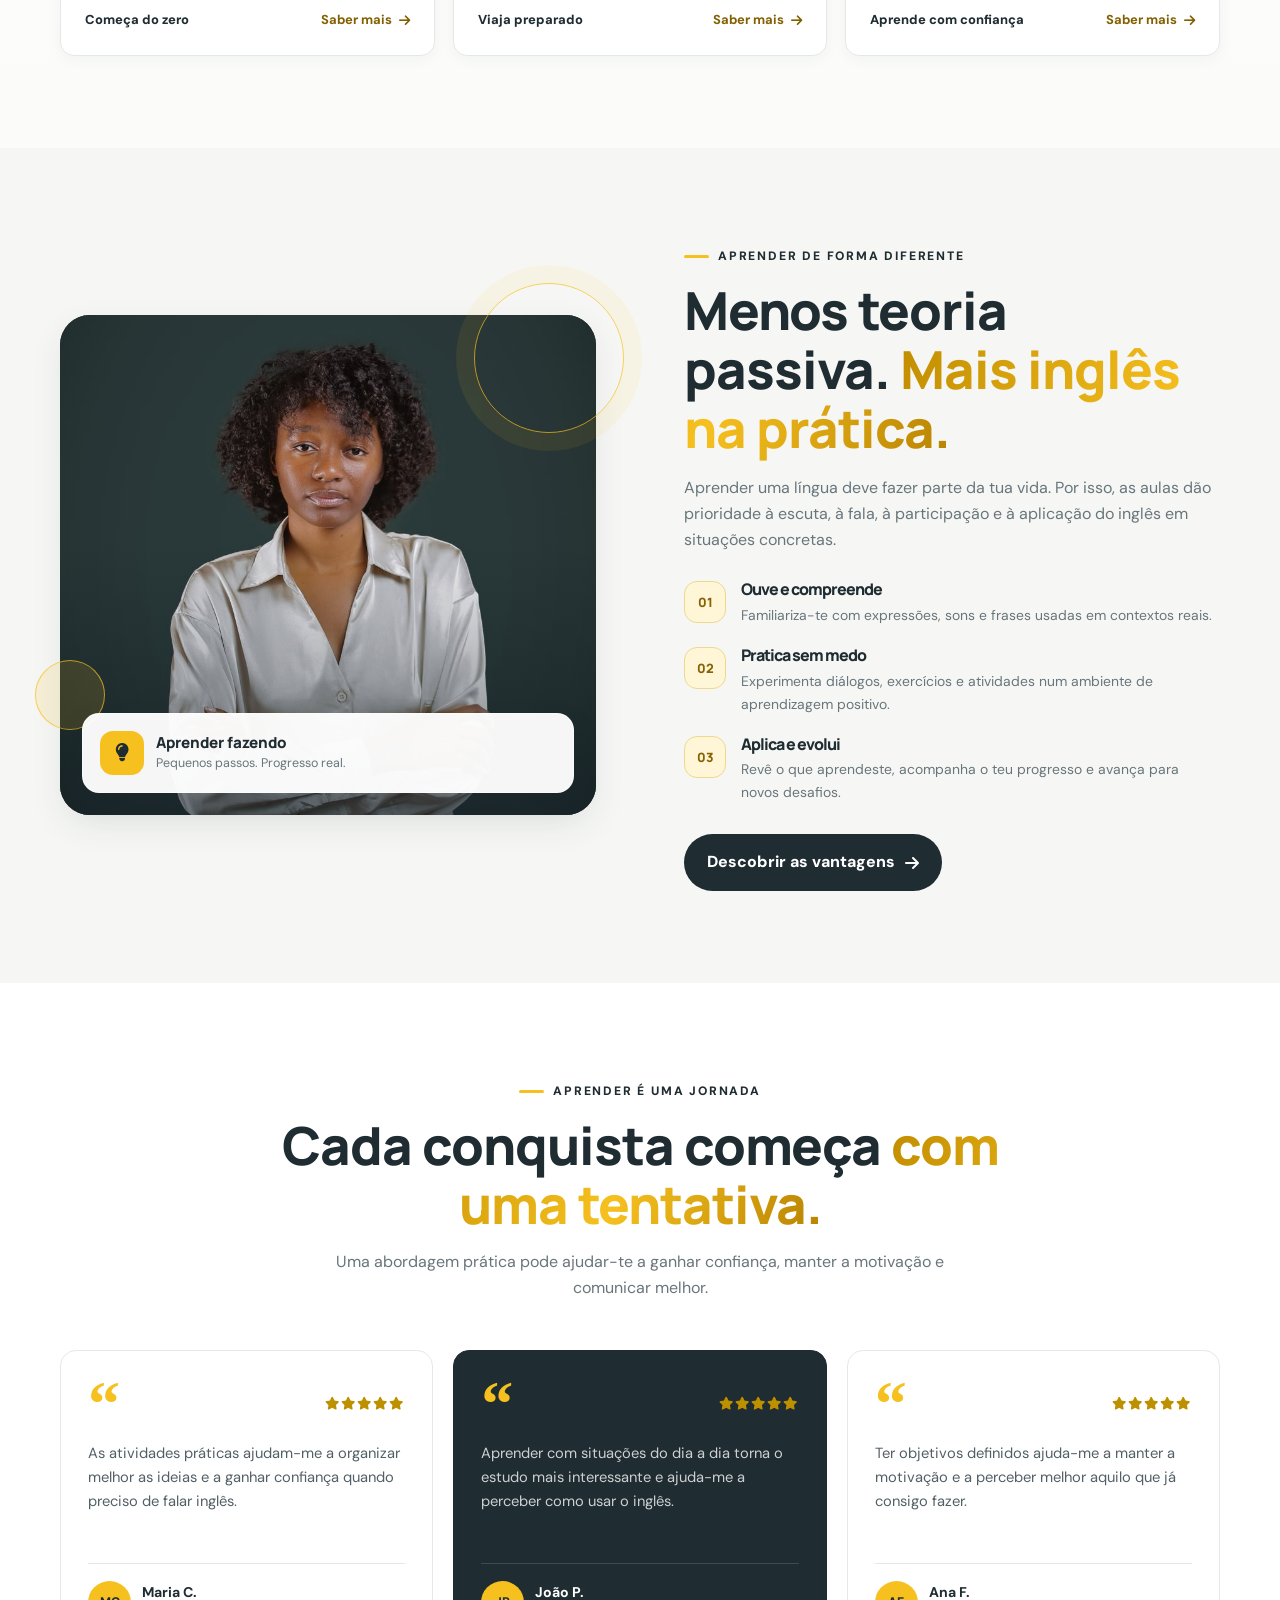
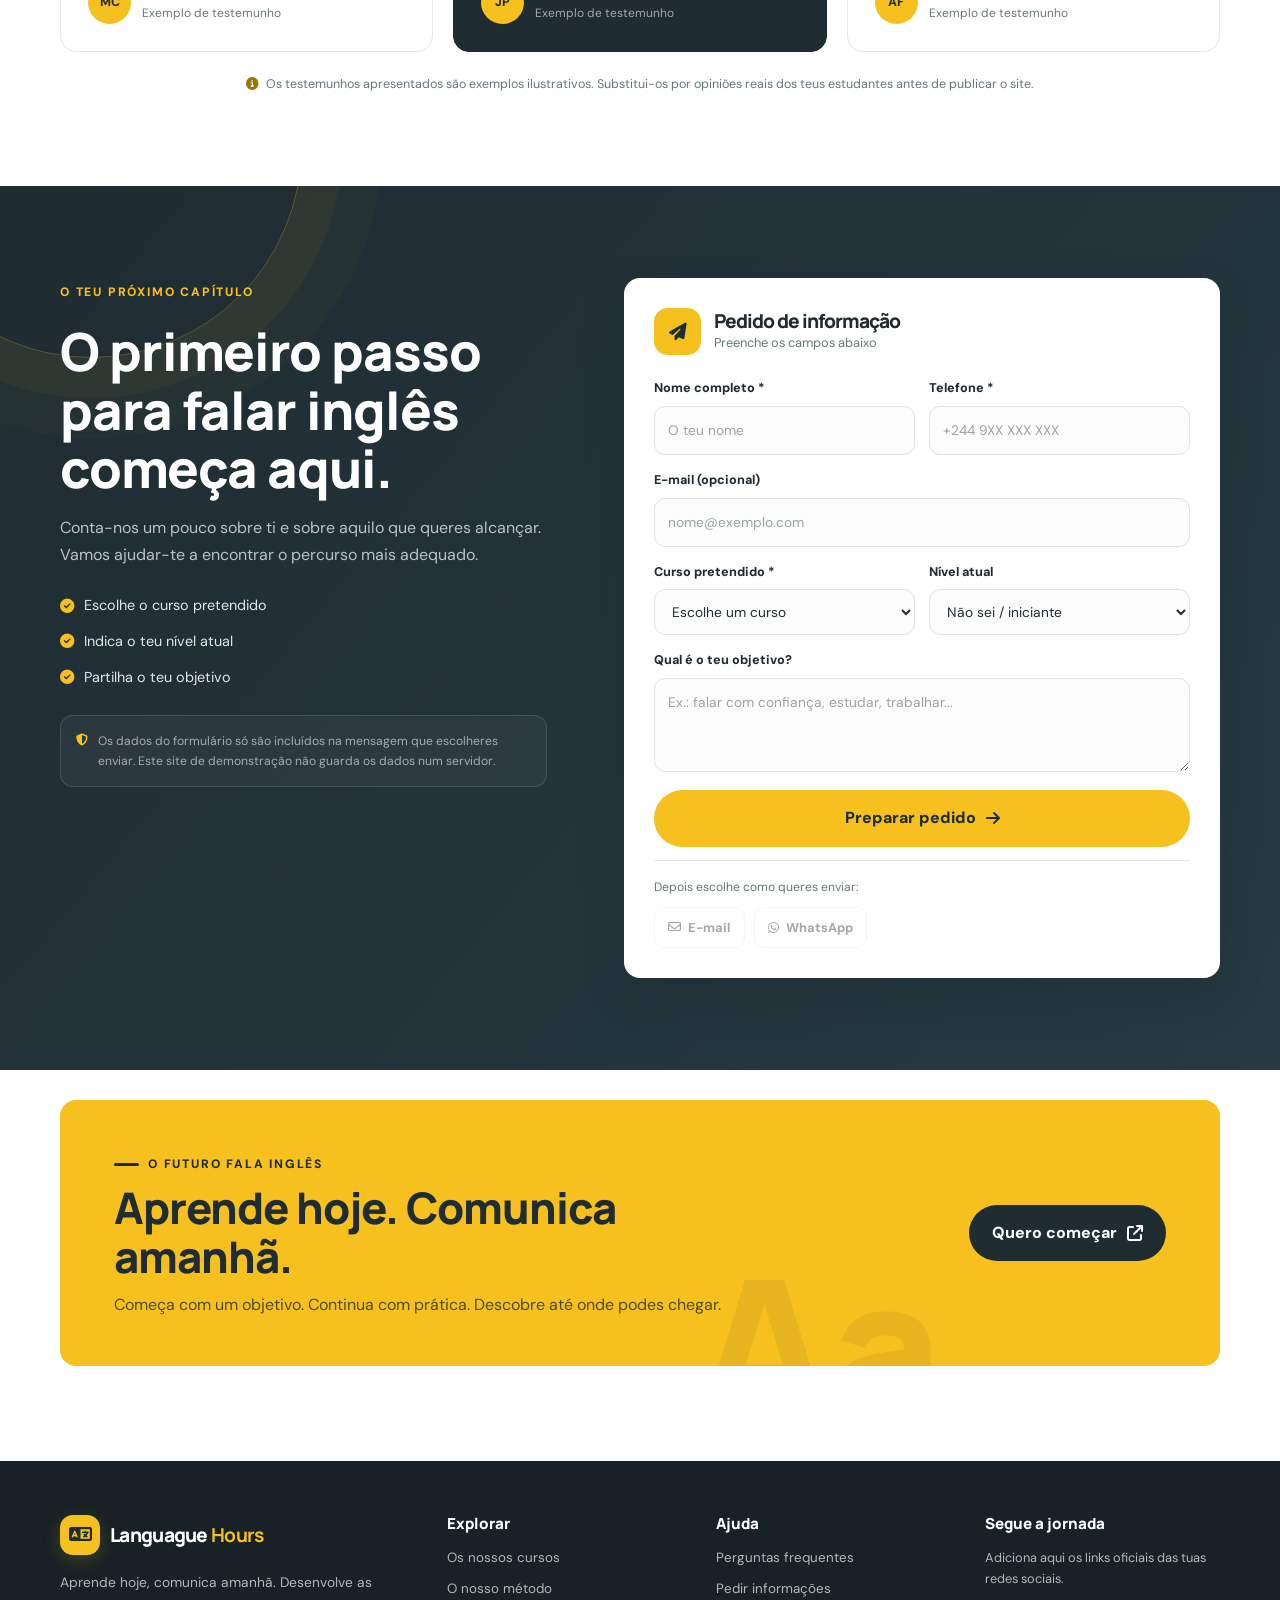
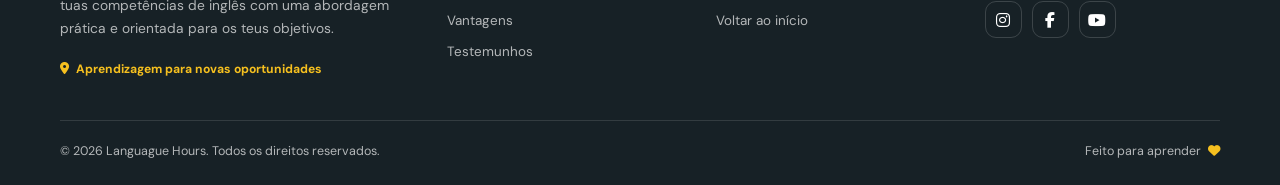
==== commit a753bb4e: "alteração" ====
--- a/index.html
+++ b/index.html
@@ -173,6 +173,8 @@
       </div>
     </section>
 
+    
+
     <section class="section testimonials-section" id="testemunhos">
       <div class="container">
         <div class="section-heading reveal">
@@ -187,7 +189,7 @@
         </div>
         <p class="note-text"><i class="fa-solid fa-circle-info"></i> Os testemunhos apresentados são exemplos ilustrativos. Substitui-os por opiniões reais dos teus estudantes antes de publicar o site.</p>
       </div>
-    </section> 
+    </section>
 
    
 
--- a/css/style.css
+++ b/css/style.css
@@ -1,461 +1,947 @@
 /* Languague Hours — folha de estilos principal */
+
 :root {
+
   --gold: #f6c01f;
+
   --gold-light: #ffdc70;
+
   --ink: #1f2c32;
+
   --ink-2: #2c3c43;
+
   --ink-3: #405158;
+
   --muted: #68767b;
+
   --paper: #f6f7f5;
+
   --white: #fff;
+
   --line: #e4e9e7;
+
   --radius: 22px;
+
   --shadow: 0 18px 55px rgba(31, 44, 50, .12);
+
   --shadow-strong: 0 25px 70px rgba(15, 27, 32, .2);
+
   --max: 1160px;
-}
+
+}
+
 * { box-sizing: border-box; margin: 0; padding: 0; }
+
 html { scroll-behavior: smooth; scroll-padding-top: 92px; }
+
 body { font-family: 'DM Sans', sans-serif; color: var(--ink); line-height: 1.65; background: var(--white); overflow-x: hidden; }
+
 body.menu-open { overflow: hidden; }
+
 a { color: inherit; text-decoration: none; }
+
 button, input, select, textarea { font: inherit; }
+
 button { cursor: pointer; }
+
 img { display: block; max-width: 100%; }
+
 button, a, input, select, textarea { -webkit-tap-highlight-color: transparent; }
+
 ::selection { background: var(--gold); color: var(--ink); }
+
 .container { width: min(var(--max), calc(100% - 44px)); margin-inline: auto; }
+
 .section { padding: 104px 0; }
+
 .section-soft { background: var(--paper); }
+
 h1, h2, h3 { font-family: Manrope, sans-serif; line-height: 1.12; letter-spacing: -1px; }
+
 h1 { font-size: clamp(2.7rem, 6.2vw, 5.4rem); max-width: 790px; margin: 22px 0; font-weight: 800; }
+
 h2 { font-size: clamp(2rem, 4.1vw, 3.35rem); margin: 15px 0; font-weight: 800; }
+
 h3 { font-size: 1.2rem; font-weight: 800; }
+
 p { text-wrap: pretty; }
+
 .skip-link { position: fixed; top: 10px; left: 10px; z-index: 999; padding: 10px 15px; background: var(--gold); color: var(--ink); border-radius: 10px; transform: translateY(-160%); }
+
 .skip-link:focus { transform: translateY(0); }
+
 .eyebrow { display: inline-flex; align-items: center; gap: 9px; color: var(--ink); font-size: .76rem; text-transform: uppercase; letter-spacing: 1.8px; font-weight: 800; }
+
 .eyebrow:before { content: ''; width: 25px; height: 3px; border-radius: 5px; background: var(--gold); }
+
 .eyebrow-light { color: var(--gold); }
+
 .eyebrow-light:before { display: none; }
+
 .eyebrow-dot { width: 8px; height: 8px; border-radius: 50%; background: var(--gold); box-shadow: 0 0 0 5px rgba(246,192,31,.16); }
+
 .text-gradient { background: linear-gradient(110deg, #c18d00, #f6c01f 55%, #b88300); color: transparent; background-clip: text; -webkit-background-clip: text; }
+
 .btn { display: inline-flex; align-items: center; justify-content: center; gap: 10px; padding: 14px 22px; border-radius: 999px; font-weight: 800; border: 1px solid transparent; transition: transform .22s ease, box-shadow .22s ease, background .22s ease; }
+
 .btn:hover { transform: translateY(-3px); box-shadow: 0 12px 28px rgba(31,44,50,.18); }
+
 .btn:active { transform: translateY(-1px) scale(.99); }
+
 .btn-gold { background: var(--gold); color: var(--ink); }
+
 .btn-gold:hover { background: var(--gold-light); }
+
 .btn-dark { background: var(--ink); color: white; }
+
 .btn-dark:hover { background: var(--ink-3); }
+
 .btn-outline { color: white; border-color: rgba(255,255,255,.4); background: rgba(255,255,255,.06); backdrop-filter: blur(8px); }
+
 .btn-outline:hover { background: rgba(255,255,255,.14); }
+
 .btn-small { padding: 11px 17px; font-size: .88rem; }
+
 .center-action { display: flex; justify-content: center; margin-top: 42px; }
+
 .section-heading { max-width: 720px; text-align: center; margin: 0 auto 48px; }
+
 .section-heading h2 { margin: 15px 0; }
+
 .section-heading p, .section-lead { color: var(--muted); }
+
 .section-heading p { max-width: 620px; margin: 0 auto; }
+
 :focus-visible { outline: 3px solid var(--gold); outline-offset: 4px; }
+
 [hidden] { display: none !important; }
 
 /* Navegação */
+
 .header { position: sticky; top: 0; z-index: 100; color: white; background: rgba(31,44,50,.96); border-bottom: 1px solid rgba(255,255,255,.08); backdrop-filter: blur(16px); transition: box-shadow .25s, background .25s; }
+
 .header.scrolled { box-shadow: 0 8px 30px rgba(12,22,27,.18); background: rgba(25,37,42,.98); }
+
 .nav { min-height: 80px; display: flex; align-items: center; justify-content: space-between; gap: 24px; }
+
 .brand { display: inline-flex; align-items: center; gap: 10px; white-space: nowrap; font: 800 1.2rem Manrope, sans-serif; letter-spacing: -.7px; }
+
 .brand b { color: var(--gold); }
+
 .brand-mark { width: 40px; height: 40px; display: grid; place-items: center; background: var(--gold); color: var(--ink); border-radius: 13px; font-size: 1.15rem; box-shadow: 0 5px 18px rgba(246,192,31,.2); }
+
 .nav-links { display: flex; align-items: center; gap: clamp(14px, 2vw, 27px); color: rgba(255,255,255,.78); font-size: .87rem; }
+
 .nav-links a { position: relative; padding: 8px 0; transition: color .2s; }
+
 .nav-links a:after { content: ''; position: absolute; bottom: 0; left: 0; width: 0; height: 2px; background: var(--gold); transition: width .25s; }
+
 .nav-links a:hover, .nav-links a.active { color: white; }
+
 .nav-links a:hover:after, .nav-links a.active:after { width: 100%; }
+
 .nav-actions { display: flex; align-items: center; gap: 15px; }
+
 .nav-login { font-size: .85rem; font-weight: 700; color: rgba(255,255,255,.8); white-space: nowrap; }
+
 .nav-login:hover { color: var(--gold); }
+
 .menu-toggle { display: none; width: 42px; height: 42px; border: 1px solid rgba(255,255,255,.2); border-radius: 12px; background: transparent; color: white; font-size: 1.2rem; }
 
 /* Hero e slider */
+
 .hero { min-height: 690px; position: relative; isolation: isolate; overflow: hidden; display: flex; align-items: center; background: var(--ink); color: white; }
+
 .hero-slides, .hero-overlay { position: absolute; inset: 0; }
+
 .hero-slides { z-index: -2; background: var(--ink); }
+
 .hero-slide { position: absolute; inset: 0; width: 100%; height: 100%; object-fit: cover; opacity: 0; transform: scale(1.07); transition: opacity 1.1s ease, transform 7s ease; }
+
 .hero-slide.is-active { opacity: 1; transform: scale(1); }
+
 .hero-overlay { z-index: -1; background: linear-gradient(90deg, rgba(17,28,33,.96) 0%, rgba(31,44,50,.82) 49%, rgba(31,44,50,.36) 100%), linear-gradient(0deg, rgba(19,29,34,.38), transparent 60%); }
+
 .hero-content { padding: 100px 0 125px; }
+
 .hero-copy { max-width: 790px; }
+
 .hero h1 em { color: var(--gold); font-style: normal; display: inline-block; }
+
 .hero-copy > p { max-width: 620px; margin-bottom: 30px; font-size: 1.1rem; color: rgba(255,255,255,.8); }
+
 .hero-buttons { display: flex; flex-wrap: wrap; gap: 13px; }
+
 .hero-proof { display: flex; align-items: center; gap: 15px; margin-top: 34px; color: rgba(255,255,255,.78); font-size: .86rem; }
+
 .hero-proof p { line-height: 1.5; }
+
 .hero-proof strong { color: white; }
+
 .proof-icons { display: flex; padding-left: 5px; }
+
 .proof-icons span { width: 37px; height: 37px; display: grid; place-items: center; margin-left: -6px; border: 2px solid var(--ink); border-radius: 50%; background: var(--gold); color: var(--ink); font-size: .68rem; font-weight: 800; }
+
 .hero-floating-card { position: absolute; right: max(24px, calc((100vw - var(--max))/2)); bottom: 86px; display: flex; align-items: center; gap: 12px; padding: 16px 20px; border: 1px solid rgba(255,255,255,.6); border-radius: 18px; color: var(--ink); background: rgba(255,255,255,.96); box-shadow: var(--shadow-strong); animation: float 5s ease-in-out infinite; }
+
 .floating-icon { width: 45px; height: 45px; display: grid; place-items: center; border-radius: 14px; background: var(--gold); font-size: 1.2rem; }
+
 .hero-floating-card strong, .hero-floating-card small { display: block; }
+
 .hero-floating-card strong { font: 800 .92rem Manrope; }
+
 .hero-floating-card small { color: var(--muted); font-size: .78rem; }
+
 .floating-sparkle { margin-left: 4px; color: #dca900; font-size: 1.4rem; }
+
 .slider-controls { position: absolute; left: max(22px, calc((100vw - var(--max))/2)); bottom: 28px; display: flex; align-items: center; gap: 15px; z-index: 3; }
+
 .slider-arrow { width: 34px; height: 34px; display: grid; place-items: center; border: 1px solid rgba(255,255,255,.3); border-radius: 50%; background: rgba(255,255,255,.08); color: white; transition: background .2s, color .2s; }
+
 .slider-arrow:hover { background: var(--gold); color: var(--ink); }
+
 .slider-dots { display: flex; align-items: center; gap: 8px; }
+
 .slider-dot { width: 8px; height: 8px; padding: 0; border: 1px solid rgba(255,255,255,.8); border-radius: 99px; background: transparent; transition: width .25s, background .25s; }
+
 .slider-dot[aria-current="true"] { width: 24px; background: var(--gold); border-color: var(--gold); }
+
 .slider-status { position: absolute; width: 1px; height: 1px; padding: 0; margin: -1px; overflow: hidden; clip: rect(0,0,0,0); white-space: nowrap; }
+
 .hero-scroll { position: absolute; right: max(28px, calc((100vw - var(--max))/2)); bottom: 31px; display: flex; align-items: center; gap: 10px; color: rgba(255,255,255,.75); font-size: .75rem; letter-spacing: .8px; text-transform: uppercase; }
+
 .hero-scroll span { width: 23px; height: 35px; border: 1px solid rgba(255,255,255,.6); border-radius: 99px; position: relative; }
+
 .hero-scroll span:after { content: ''; position: absolute; top: 7px; left: 50%; width: 3px; height: 6px; border-radius: 5px; background: var(--gold); transform: translateX(-50%); animation: scrollDot 1.5s infinite; }
 
 /* Faixa de vantagens */
+
 .trust-strip { position: relative; z-index: 2; background: white; border-bottom: 1px solid var(--line); }
+
 .trust-grid { display: grid; grid-template-columns: repeat(4, 1fr); padding: 25px 0; }
+
 .trust-item { display: flex; align-items: center; justify-content: center; gap: 12px; padding: 5px 14px; border-right: 1px solid var(--line); }
+
 .trust-item:last-child { border: 0; }
+
 .trust-icon { width: 43px; height: 43px; display: grid; place-items: center; flex-shrink: 0; border-radius: 14px; background: #fff4cc; color: #806000; font-size: 1.05rem; }
+
 .trust-item b, .trust-item small { display: block; }
+
 .trust-item b { font: 800 .84rem Manrope; }
+
 .trust-item small { color: var(--muted); font-size: .76rem; }
 
 /* Cursos, pesquisa e filtros */
+
 .section-courses { background: linear-gradient(180deg, #fff 0%, #fbfcfa 100%); }
+
 .course-tools { display: flex; align-items: center; justify-content: space-between; flex-wrap: wrap; gap: 18px; margin-bottom: 28px; }
+
 .search-box { min-width: 230px; width: min(100%, 300px); display: flex; align-items: center; gap: 10px; padding: 12px 15px; border: 1px solid var(--line); border-radius: 13px; background: white; color: var(--muted); }
+
 .search-box:focus-within { border-color: #d8ad1a; box-shadow: 0 0 0 4px rgba(246,192,31,.13); }
+
 .search-box input { width: 100%; min-width: 0; border: 0; outline: 0; background: transparent; color: var(--ink); font-size: .9rem; }
+
 .filter-buttons { display: flex; flex-wrap: wrap; gap: 7px; }
+
 .filter-btn { padding: 9px 13px; border: 1px solid var(--line); border-radius: 999px; background: white; color: var(--muted); font-size: .79rem; font-weight: 700; transition: all .2s; }
+
 .filter-btn:hover, .filter-btn.active { border-color: var(--ink); background: var(--ink); color: white; }
+
 .courses { display: grid; grid-template-columns: repeat(3, 1fr); gap: 21px; align-items: stretch; }
+
 .course-card { position: relative; display: flex; flex-direction: column; padding: 27px; overflow: hidden; border: 1px solid var(--line); border-radius: var(--radius); background: white; transition: transform .3s, box-shadow .3s, border-color .3s; }
+
 .course-card:before { content: ''; position: absolute; top: 0; left: 0; right: 0; height: 3px; background: linear-gradient(90deg, var(--gold), transparent); transform: scaleX(0); transform-origin: left; transition: transform .3s; }
+
 .course-card:hover { transform: translateY(-7px); border-color: rgba(246,192,31,.75); box-shadow: var(--shadow); }
+
 .course-card:hover:before { transform: scaleX(1); }
+
 .course-card-top { display: flex; align-items: center; justify-content: space-between; gap: 10px; margin-bottom: 20px; }
+
 .course-icon { width: 54px; height: 54px; display: grid; place-items: center; border-radius: 17px; font-size: 1.25rem; }
+
 .icon-blue { background: #e7f1ff; color: #285f9b; }
+
 .icon-gold { background: #fff2c5; color: #876200; }
+
 .icon-purple { background: #eee8ff; color: #6750a4; }
+
 .icon-green { background: #e3f7ec; color: #217b4b; }
+
 .icon-pink { background: #ffe8f0; color: #a53b68; }
+
 .level-pill { padding: 5px 9px; border-radius: 999px; background: #f2f4f3; color: #536167; font-size: .7rem; font-weight: 800; }
+
 .course-kicker { color: #947000; font-size: .72rem; font-weight: 800; letter-spacing: 1.2px; text-transform: uppercase; }
+
 .course-card h3 { margin: 7px 0 10px; font-size: 1.24rem; }
+
 .course-card > p { color: var(--muted); font-size: .9rem; margin-bottom: 17px; }
+
 .course-points { list-style: none; display: grid; gap: 8px; margin: 0 0 18px; }
+
 .course-points li { display: flex; align-items: flex-start; gap: 8px; color: #526066; font-size: .82rem; }
+
 .course-points i { margin-top: 5px; color: #9a7600; font-size: .7rem; }
+
 .course-meta { padding-top: 13px; margin-top: auto; border-top: 1px solid var(--line); color: var(--muted); font-size: .75rem; }
+
 .course-meta i { margin-right: 5px; }
+
 .course-bottom { display: flex; justify-content: space-between; align-items: center; gap: 10px; padding-top: 15px; font-size: .81rem; }
+
 .course-level { color: var(--ink); font-weight: 800; }
+
 .text-link { display: inline-flex; align-items: center; gap: 7px; color: #826000; font-weight: 800; white-space: nowrap; }
+
 .text-link i { transition: transform .2s; }
+
 .text-link:hover i { transform: translateX(4px); }
+
 .featured-course { border-color: rgba(246,192,31,.7); box-shadow: 0 12px 40px rgba(246,192,31,.1); }
+
 .popular-ribbon { position: absolute; top: 0; right: 0; padding: 7px 13px; border-radius: 0 0 0 13px; background: var(--gold); color: var(--ink); font-size: .67rem; font-weight: 800; }
+
 .popular-ribbon i { margin-right: 4px; }
+
 .empty-state { padding: 30px; margin-top: 20px; text-align: center; color: var(--muted); background: var(--paper); border-radius: 15px; }
 
 /* Números */
+
 .stats-band { padding: 42px 0; background: var(--gold); }
+
 .stats-grid { display: grid; grid-template-columns: repeat(4, 1fr); gap: 20px; }
+
 .stat-item { text-align: center; border-right: 1px solid rgba(31,44,50,.2); }
+
 .stat-item:last-child { border: 0; }
+
 .stat-number { display: block; min-height: 48px; font: 800 clamp(1.7rem, 3vw, 2.4rem) Manrope; }
+
 .stat-label { display: block; font-size: .83rem; font-weight: 700; }
 
 /* Método */
+
 .method-grid { display: grid; grid-template-columns: 1fr 1fr; align-items: center; gap: clamp(40px, 7vw, 88px); }
+
 .method-visual { position: relative; min-height: 500px; border-radius: 30px; background: var(--ink); box-shadow: var(--shadow); }
+
 .method-visual > img { position: absolute; inset: 0; width: 100%; height: 100%; min-height: 500px; object-fit: cover; border-radius: inherit; }
+
 .method-visual:after { content: ''; position: absolute; inset: 0; border-radius: inherit; background: linear-gradient(0deg, rgba(18,29,34,.58), transparent 55%); pointer-events: none; }
+
 .method-badge { position: absolute; z-index: 2; left: 22px; right: 22px; bottom: 22px; display: flex; align-items: center; gap: 12px; padding: 17px; border: 1px solid rgba(255,255,255,.5); border-radius: 17px; background: rgba(255,255,255,.96); box-shadow: var(--shadow); }
+
 .badge-icon { width: 44px; height: 44px; display: grid; place-items: center; border-radius: 13px; background: var(--gold); font-size: 1.15rem; }
+
 .method-badge b, .method-badge small { display: block; }
+
 .method-badge b { font: 800 .95rem Manrope; }
+
 .method-badge small { color: var(--muted); font-size: .78rem; }
+
 .decor { position: absolute; z-index: 1; border: 1px solid rgba(246,192,31,.7); border-radius: 50%; pointer-events: none; }
+
 .decor-one { width: 150px; height: 150px; top: -32px; right: -28px; box-shadow: 0 0 0 18px rgba(246,192,31,.08); }
+
 .decor-two { width: 70px; height: 70px; left: -25px; bottom: 85px; background: rgba(246,192,31,.14); }
+
 .method-copy > p { margin: 17px 0 24px; color: var(--muted); }
+
 .method-steps { display: grid; gap: 20px; margin: 27px 0 30px; }
+
 .method-step { display: flex; align-items: flex-start; gap: 15px; }
+
 .step-number { width: 42px; height: 42px; flex-shrink: 0; display: grid; place-items: center; border: 1px solid #ecd98e; border-radius: 13px; background: #fff6d8; color: #876200; font: 800 .8rem Manrope; }
+
 .method-step h3 { margin-bottom: 5px; font-size: 1rem; }
+
 .method-step p { color: var(--muted); font-size: .87rem; }
 
 /* Vantagens */
+
 .benefits-grid { display: grid; grid-template-columns: repeat(4, 1fr); gap: 17px; }
+
 .benefit-card { position: relative; min-height: 240px; padding: 25px; overflow: hidden; border: 1px solid var(--line); border-radius: 20px; background: white; transition: transform .28s, box-shadow .28s, border-color .28s; }
+
 .benefit-card:hover { transform: translateY(-6px); border-color: #e9c448; box-shadow: var(--shadow); }
+
 .benefit-icon { width: 49px; height: 49px; display: grid; place-items: center; margin-bottom: 19px; border-radius: 15px; background: #fff3c6; color: #8b6700; font-size: 1.15rem; }
+
 .benefit-card h3 { margin-bottom: 9px; font-size: 1.05rem; }
+
 .benefit-card p { position: relative; z-index: 1; color: var(--muted); font-size: .85rem; }
+
 .benefit-number { position: absolute; right: 12px; bottom: -22px; color: #f6f7f5; font: 800 5.2rem Manrope; line-height: 1; }
 
 /* Jornada */
+
 .learning-section { position: relative; overflow: hidden; background: var(--ink); color: white; }
+
 .learning-section:before { content: ''; position: absolute; width: 500px; height: 500px; right: -200px; top: -220px; border: 1px solid rgba(246,192,31,.23); border-radius: 50%; box-shadow: 0 0 0 50px rgba(246,192,31,.035), 0 0 0 100px rgba(246,192,31,.025); }
+
 .learning-grid { position: relative; display: grid; grid-template-columns: .85fr 1.15fr; align-items: center; gap: 80px; }
+
 .learning-copy h2 { margin: 17px 0; }
+
 .learning-copy > p { margin-bottom: 26px; color: rgba(255,255,255,.7); }
+
 .journey-list { display: grid; gap: 13px; }
+
 .journey-item { display: grid; grid-template-columns: 48px 1fr 32px; align-items: center; gap: 16px; padding: 22px; border: 1px solid rgba(255,255,255,.12); border-radius: 18px; background: rgba(255,255,255,.045); transition: transform .25s, background .25s, border-color .25s; }
+
 .journey-item:hover { transform: translateX(5px); border-color: rgba(246,192,31,.5); background: rgba(255,255,255,.075); }
+
 .journey-number { width: 43px; height: 43px; display: grid; place-items: center; border-radius: 13px; background: var(--gold); color: var(--ink); font: 800 .85rem Manrope; }
+
 .journey-item h3 { margin-bottom: 5px; font-size: 1rem; }
+
 .journey-item p { color: rgba(255,255,255,.65); font-size: .83rem; }
+
 .journey-symbol { color: var(--gold); font-size: 1.3rem; }
 
 /* Testemunhos */
+
 .testimonials { display: grid; grid-template-columns: repeat(3, 1fr); gap: 20px; }
+
 .quote-card { padding: 27px; border: 1px solid var(--line); border-radius: 22px; background: white; transition: transform .25s, box-shadow .25s; }
+
 .quote-card:hover { transform: translateY(-5px); box-shadow: var(--shadow); }
+
 .quote-featured { background: var(--ink); color: white; border-color: var(--ink); }
+
 .quote-top { display: flex; align-items: center; justify-content: space-between; margin-bottom: 12px; }
+
 .quote-mark { color: var(--gold); font: 800 4rem Georgia, serif; line-height: .8; }
+
 .stars { color: #bd9000; letter-spacing: 2px; font-size: .8rem; }
+
 .quote-card > p { min-height: 100px; margin-bottom: 22px; color: #526066; font-size: .92rem; }
+
 .quote-featured > p { color: rgba(255,255,255,.78); }
+
 .person { display: flex; align-items: center; gap: 11px; padding-top: 17px; border-top: 1px solid var(--line); }
+
 .quote-featured .person { border-color: rgba(255,255,255,.15); }
+
 .person-avatar { width: 43px; height: 43px; display: grid; place-items: center; border-radius: 50%; background: var(--gold); color: var(--ink); font-size: .78rem; font-weight: 800; }
+
 .person b, .person small { display: block; }
+
 .person b { font-size: .88rem; }
+
 .person small { color: var(--muted); font-size: .75rem; }
+
 .quote-featured .person small { color: rgba(255,255,255,.58); }
+
 .note-text { margin-top: 22px; color: var(--muted); font-size: .78rem; text-align: center; }
+
 .note-text i { color: #9a7600; margin-right: 5px; }
 
 /* FAQ */
+
 .faq-grid { display: grid; grid-template-columns: .8fr 1.2fr; align-items: start; gap: 75px; }
+
 .faq-intro h2 { margin: 17px 0; }
+
 .faq-intro > p { color: var(--muted); }
+
 .faq-contact { display: flex; align-items: center; gap: 12px; margin-top: 28px; padding: 15px; border-radius: 16px; background: white; border: 1px solid var(--line); }
+
 .faq-contact-icon { width: 43px; height: 43px; display: grid; place-items: center; border-radius: 13px; background: var(--gold); }
+
 .faq-contact b, .faq-contact small { display: block; }
+
 .faq-contact b { font-size: .88rem; }
+
 .faq-contact small { color: var(--muted); font-size: .78rem; }
+
 .faq-list { display: grid; gap: 10px; }
+
 .faq-item { border: 1px solid var(--line); border-radius: 15px; background: white; overflow: hidden; transition: border-color .2s, box-shadow .2s; }
+
 .faq-item[open] { border-color: #e6c14c; box-shadow: 0 8px 25px rgba(31,44,50,.05); }
+
 .faq-item summary { display: flex; align-items: center; justify-content: space-between; gap: 15px; padding: 19px 20px; list-style: none; cursor: pointer; font-weight: 800; font-size: .91rem; }
+
 .faq-item summary::-webkit-details-marker { display: none; }
+
 .faq-plus { width: 28px; height: 28px; display: grid; place-items: center; flex-shrink: 0; border-radius: 50%; background: #fff4c8; color: #806000; font-size: .75rem; transition: transform .2s; }
+
 .faq-item[open] .faq-plus { transform: rotate(45deg); }
+
 .faq-item > p { padding: 0 20px 20px; color: var(--muted); font-size: .87rem; }
 
 /* Formulário */
+
 .enrollment-section { position: relative; overflow: hidden; background: linear-gradient(130deg, #1f2c32 0%, #263a42 100%); color: white; }
+
 .enrollment-section:before { content: ''; position: absolute; width: 420px; height: 420px; top: -250px; left: -120px; border: 1px solid rgba(246,192,31,.28); border-radius: 50%; box-shadow: 0 0 0 40px rgba(246,192,31,.04), 0 0 0 80px rgba(246,192,31,.025); }
+
 .enrollment-grid { position: relative; display: grid; grid-template-columns: .9fr 1.1fr; align-items: start; gap: clamp(35px, 6vw, 80px); }
+
 .enrollment-copy h2 { margin: 17px 0; }
+
 .enrollment-copy > p { color: rgba(255,255,255,.7); }
+
 .enrollment-points { display: grid; gap: 12px; margin: 26px 0; }
+
 .enrollment-points span { display: flex; align-items: center; gap: 10px; color: rgba(255,255,255,.88); font-size: .9rem; }
+
 .enrollment-points i { color: var(--gold); }
+
 .enrollment-note { display: flex; align-items: flex-start; gap: 10px; padding: 15px; border: 1px solid rgba(255,255,255,.12); border-radius: 13px; background: rgba(255,255,255,.045); color: rgba(255,255,255,.58); font-size: .76rem; }
+
 .enrollment-note i { color: var(--gold); margin-top: 3px; }
+
 .enrollment-form { padding: 30px; border-radius: 24px; background: white; color: var(--ink); box-shadow: var(--shadow-strong); }
+
 .form-heading { display: flex; align-items: center; gap: 13px; margin-bottom: 23px; }
+
 .form-icon { width: 47px; height: 47px; display: grid; place-items: center; border-radius: 14px; background: var(--gold); font-size: 1.1rem; }
+
 .form-heading h3 { font-size: 1.2rem; }
+
 .form-heading p { color: var(--muted); font-size: .8rem; }
+
 .form-row { display: grid; grid-template-columns: 1fr 1fr; gap: 14px; }
+
 .form-field { display: grid; gap: 7px; margin-bottom: 15px; }
+
 .form-field label { font-size: .79rem; font-weight: 800; }
+
 .form-field input, .form-field select, .form-field textarea { width: 100%; min-width: 0; padding: 12px 13px; border: 1px solid #dfe5e2; border-radius: 11px; outline: none; background: #fbfcfb; color: var(--ink); font-size: .86rem; transition: border-color .2s, box-shadow .2s; }
+
 .form-field textarea { resize: vertical; }
+
 .form-field input:focus, .form-field select:focus, .form-field textarea:focus { border-color: #d9ad18; box-shadow: 0 0 0 4px rgba(246,192,31,.14); }
+
 .form-field input::placeholder, .form-field textarea::placeholder { color: #9aa4a5; }
+
 .form-submit { width: 100%; margin-top: 3px; }
+
 .form-feedback { min-height: 0; margin-top: 10px; font-size: .82rem; }
+
 .form-feedback.success { color: #187044; }
+
 .form-feedback.error { color: #a12b2b; }
+
 .form-alternatives { padding-top: 16px; margin-top: 13px; border-top: 1px solid var(--line); }
+
 .form-alternatives > span { display: block; margin-bottom: 10px; color: var(--muted); font-size: .76rem; }
+
 .form-alternatives > div { display: flex; gap: 9px; }
+
 .send-option { display: inline-flex; align-items: center; justify-content: center; gap: 7px; padding: 9px 13px; border: 1px solid var(--line); border-radius: 10px; background: white; color: var(--ink); font-size: .8rem; font-weight: 800; }
+
 .send-option:not(:disabled):hover { border-color: var(--gold); background: #fff9e7; }
+
 .send-option:disabled { opacity: .4; cursor: not-allowed; }
 
 /* Chamada final e rodapé */
+
 .final-cta { padding: 30px 0 0; background: var(--white); }
+
 .final-cta-inner { position: relative; display: flex; align-items: center; justify-content: space-between; gap: 30px; padding: 48px 54px; overflow: hidden; border-radius: 28px; background: var(--gold); }
+
 .final-cta-inner h2 { max-width: 680px; margin: 10px 0; font-size: clamp(1.8rem, 3.4vw, 2.8rem); }
+
 .final-cta-inner p { max-width: 650px; color: rgba(31,44,50,.78); }
+
 .final-cta-inner .eyebrow:before { background: var(--ink); }
+
 .final-cta-inner .btn { flex-shrink: 0; position: relative; z-index: 2; }
+
 .cta-decoration { position: absolute; right: 24%; bottom: -75px; color: rgba(31,44,50,.07); font: 800 12rem Manrope; line-height: 1; pointer-events: none; }
+
 .footer { margin-top: 95px; padding: 54px 0 24px; background: #172126; color: rgba(255,255,255,.68); }
+
 .footer-top { display: grid; grid-template-columns: 1.5fr 1fr 1fr 1fr; gap: 34px; padding-bottom: 38px; }
+
 .footer-brand { color: white; }
+
 .footer-about > p { max-width: 330px; margin: 16px 0; font-size: .86rem; }
+
 .footer-badge { display: inline-flex; align-items: center; gap: 7px; color: var(--gold); font-size: .76rem; font-weight: 700; }
+
 .footer-col h3 { margin-bottom: 15px; color: white; font-size: .95rem; letter-spacing: 0; }
+
 .footer-col > a { display: block; margin: 9px 0; font-size: .84rem; transition: color .2s, transform .2s; }
+
 .footer-col > a:hover { color: var(--gold); transform: translateX(3px); }
+
 .footer-social-copy { font-size: .8rem; margin-bottom: 12px; }
+
 .socials { display: flex; gap: 10px; }
+
 .socials a { width: 37px; height: 37px; display: grid; place-items: center; border: 1px solid rgba(255,255,255,.16); border-radius: 11px; color: white; transition: background .2s, color .2s, transform .2s; }
+
 .socials a:hover { background: var(--gold); color: var(--ink); transform: translateY(-3px); }
+
 .footer-bottom { display: flex; justify-content: space-between; gap: 20px; padding-top: 20px; border-top: 1px solid rgba(255,255,255,.12); font-size: .78rem; }
+
 .footer-bottom a:hover { color: var(--gold); }
+
 .footer-bottom i { color: var(--gold); margin-left: 4px; }
+
 .back-to-top { position: fixed; right: 22px; bottom: 22px; z-index: 90; width: 45px; height: 45px; display: grid; place-items: center; border: 0; border-radius: 14px; background: var(--gold); color: var(--ink); box-shadow: 0 8px 25px rgba(31,44,50,.2); opacity: 0; visibility: hidden; transform: translateY(10px); transition: opacity .25s, visibility .25s, transform .25s; }
+
 .back-to-top.visible { opacity: 1; visibility: visible; transform: translateY(0); }
+
 .toast { position: fixed; z-index: 200; right: 20px; bottom: 80px; max-width: min(380px, calc(100% - 40px)); padding: 13px 17px; border-radius: 13px; background: var(--ink); color: white; box-shadow: var(--shadow); opacity: 0; visibility: hidden; transform: translateY(10px); transition: all .25s; font-size: .86rem; }
+
 .toast.show { opacity: 1; visibility: visible; transform: translateY(0); }
 
 /* Animações ao entrar no ecrã */
+
 .reveal { opacity: 0; transform: translateY(24px); transition: opacity .7s ease, transform .7s cubic-bezier(.2,.7,.2,1); }
+
 .reveal.visible { opacity: 1; transform: translateY(0); }
+
 .reveal-delay-1 { transition-delay: .1s; }
+
 .reveal-delay-2 { transition-delay: .2s; }
+
 .reveal-delay-3 { transition-delay: .3s; }
+
 @keyframes float { 0%, 100% { transform: translateY(0); } 50% { transform: translateY(-9px); } }
+
 @keyframes scrollDot { 0% { opacity: 0; transform: translate(-50%, 0); } 35% { opacity: 1; } 100% { opacity: 0; transform: translate(-50%, 12px); } }
+
 @keyframes pulseGlow { 0%, 100% { box-shadow: 0 0 0 0 rgba(246,192,31,.25); } 50% { box-shadow: 0 0 0 8px rgba(246,192,31,0); } }
 
 @media (max-width: 1080px) {
+
   .nav-links { gap: 15px; font-size: .82rem; }
+
   .nav-login { display: none; }
+
   .courses { grid-template-columns: repeat(2, minmax(0, 1fr)); }
+
   .benefits-grid { grid-template-columns: repeat(2, minmax(0, 1fr)); }
+
   .footer-top { grid-template-columns: 1.3fr 1fr 1fr; }
+
   .footer-col:last-child { grid-column: 2 / -1; }
+
   .learning-grid { gap: 45px; }
-}
+
+}
+
 @media (max-width: 780px) {
+
   .container { width: min(var(--max), calc(100% - 32px)); }
+
   .section { padding: 78px 0; }
+
   .nav { min-height: 72px; }
+
   .menu-toggle { display: grid; place-items: center; }
+
   .nav-actions > .btn { display: none; }
+
   .nav-links { position: fixed; top: 72px; left: 16px; right: 16px; display: flex; flex-direction: column; align-items: stretch; gap: 4px; padding: 15px; border: 1px solid var(--line); border-radius: 18px; background: white; color: var(--ink); box-shadow: var(--shadow-strong); opacity: 0; visibility: hidden; transform: translateY(-10px); transition: opacity .2s, visibility .2s, transform .2s; }
+
   .nav-links.open { opacity: 1; visibility: visible; transform: translateY(0); }
+
   .nav-links a { padding: 11px 12px; border-radius: 10px; }
+
   .nav-links a:hover, .nav-links a.active { background: #fff6d8; color: var(--ink); }
+
   .nav-links a:after { display: none; }
+
   .hero { min-height: 730px; align-items: flex-start; }
+
   .hero-content { padding: 90px 0 180px; }
+
   .hero-overlay { background: linear-gradient(90deg, rgba(17,28,33,.94), rgba(31,44,50,.7)), linear-gradient(0deg, rgba(19,29,34,.62), transparent 70%); }
+
   .hero-copy > p { font-size: 1rem; }
+
   .hero-floating-card { right: 16px; left: 16px; bottom: 72px; padding: 13px 15px; }
+
   .slider-controls { left: 16px; bottom: 22px; }
+
   .hero-scroll { display: none; }
+
   .trust-grid { grid-template-columns: repeat(2, 1fr); gap: 16px 0; padding: 22px 0; }
+
   .trust-item { justify-content: flex-start; border-right: 0; padding: 4px 8px; }
+
   .method-grid, .learning-grid, .faq-grid, .enrollment-grid { grid-template-columns: 1fr; gap: 40px; }
+
   .method-visual, .method-visual > img { min-height: 390px; }
+
   .learning-copy { max-width: 600px; }
+
   .faq-grid { gap: 28px; }
+
   .enrollment-grid { gap: 32px; }
+
   .final-cta-inner { align-items: flex-start; flex-direction: column; padding: 35px 28px; }
+
   .footer-top { grid-template-columns: repeat(2, minmax(0, 1fr)); gap: 28px; }
+
   .footer-about { grid-column: 1 / -1; }
+
   .footer-col:last-child { grid-column: auto; }
-}
+
+}
+
 @media (max-width: 560px) {
+
   .container { width: calc(100% - 30px); }
+
   .section { padding: 66px 0; }
+
   .brand { font-size: 1.03rem; gap: 8px; }
+
   .brand-mark { width: 36px; height: 36px; border-radius: 11px; }
+
   h1 { font-size: clamp(2.55rem, 12vw, 3.8rem); }
+
   h2 { font-size: clamp(1.9rem, 9vw, 2.6rem); }
+
   .hero { min-height: 745px; }
+
   .hero-content { padding: 75px 0 195px; }
+
   .hero-buttons { align-items: stretch; flex-direction: column; max-width: 320px; }
+
   .hero-buttons .btn { width: 100%; }
+
   .hero-proof { align-items: flex-start; margin-top: 25px; }
+
   .hero-floating-card { bottom: 69px; }
+
   .floating-sparkle { display: none; }
+
   .slider-controls { gap: 9px; }
+
   .slider-dots { gap: 6px; }
+
   .slider-dot { width: 7px; height: 7px; }
+
   .slider-dot[aria-current="true"] { width: 19px; }
+
   .trust-grid { gap: 17px 5px; }
+
   .trust-item { gap: 9px; padding: 3px; }
+
   .trust-icon { width: 36px; height: 36px; border-radius: 11px; font-size: .9rem; }
+
   .trust-item b { font-size: .76rem; }
+
   .trust-item small { font-size: .69rem; }
+
   .section-heading { margin-bottom: 32px; }
+
   .course-tools { align-items: stretch; }
+
   .search-box { width: 100%; }
+
   .filter-buttons { display: grid; grid-template-columns: repeat(2, 1fr); }
+
   .filter-btn { padding: 9px 7px; }
+
   .courses, .benefits-grid, .testimonials { grid-template-columns: 1fr; }
+
   .course-card { padding: 23px; }
+
   .stats-grid { grid-template-columns: repeat(2, 1fr); gap: 22px 10px; }
+
   .stat-item:nth-child(2) { border-right: 0; }
+
   .stat-item { padding: 5px; }
+
   .stat-label { font-size: .76rem; }
+
   .method-visual, .method-visual > img { min-height: 330px; }
+
   .method-badge { left: 13px; right: 13px; bottom: 13px; padding: 13px; }
+
   .journey-item { grid-template-columns: 40px 1fr; gap: 12px; padding: 17px; }
+
   .journey-number { width: 38px; height: 38px; }
+
   .journey-symbol { display: none; }
+
   .quote-card { padding: 23px; }
+
   .quote-card > p { min-height: 0; }
+
   .faq-item summary { padding: 16px; font-size: .85rem; }
+
   .faq-item > p { padding: 0 16px 17px; }
+
   .enrollment-form { padding: 22px 18px; }
+
   .form-row { grid-template-columns: 1fr; gap: 0; }
+
   .form-alternatives > div { display: grid; grid-template-columns: 1fr 1fr; }
+
   .send-option { padding: 10px 7px; }
+
   .final-cta-inner { padding: 29px 22px; }
+
   .footer { margin-top: 65px; padding-top: 42px; }
+
   .footer-top { gap: 25px 18px; }
+
   .footer-col h3 { font-size: .9rem; }
+
   .footer-col > a { font-size: .79rem; }
+
   .footer-bottom { flex-direction: column; gap: 8px; }
+
   .back-to-top { right: 14px; bottom: 14px; width: 42px; height: 42px; }
-}
+
+}
+
 @media (prefers-reduced-motion: reduce) {
+
   *, *::before, *::after { scroll-behavior: auto !important; animation-duration: .01ms !important; animation-iteration-count: 1 !important; transition-duration: .01ms !important; }
+
   .reveal { opacity: 1; transform: none; }
+
   .hero-slide { transform: none; }
-} 
+
+}
 
 /* Animação de escrita no banner */
+
 .hero .typing-text {
+
   display: inline;
+
   border-right: 3px solid var(--gold);
+
   padding-right: 4px;
+
   white-space: normal;
+
   animation: cursorTyping 0.8s step-end infinite;
+
 }
 
 @keyframes cursorTyping {
+
   50% {
+
     border-color: transparent;
+
   }
+
 }
 
 @media (prefers-reduced-motion: reduce) {
+
   .hero .typing-text {
+
     animation: none;
+
     border-right: none;
+
   }
+
 }
 
 /* Cursor desaparece no fim da escrita */
+
 .hero .typing-text {
+
   border-right: 3px solid var(--gold);
+
   animation: cursorTyping 0.8s step-end infinite;
+
 }
 
 .hero .typing-text.typing-done {
+
   border-right-color: transparent;
+
   animation: none;
+
 }
 
 @keyframes cursorTyping {
+
   50% {
+
     border-right-color: transparent;
+
   }
-}
-
+
+}
+
+
+/* Refinamento visual: profissional, discreto e consistente */
+:root {
+  --radius: 16px;
+  --shadow: 0 12px 32px rgba(31, 44, 50, .08);
+  --shadow-strong: 0 18px 46px rgba(15, 27, 32, .16);
+}
+
+.section { padding-block: clamp(68px, 8vw, 92px); }
+.btn { transition: transform .18s ease, box-shadow .18s ease, background-color .18s ease, border-color .18s ease; }
+.btn:hover { transform: translateY(-2px); box-shadow: 0 8px 20px rgba(31, 44, 50, .12); }
+.hero-floating-card { animation: none; border-radius: 14px; box-shadow: 0 12px 32px rgba(15, 27, 32, .18); }
+.course-card, .quote-card, .faq-item, .enrollment-form, .final-cta-inner { border-radius: 16px; }
+.course-card:hover, .quote-card:hover { transform: translateY(-3px); box-shadow: 0 12px 30px rgba(31, 44, 50, .09); }
+.filter-btn { transition: color .18s ease, background-color .18s ease, border-color .18s ease; }
+.header { backdrop-filter: blur(12px); }
+
+@media (max-width: 780px) {
+  .section { padding-block: 64px; }
+  .hero { min-height: 620px; }
+  .hero-content { padding-block: 82px 110px; }
+  .hero-floating-card { right: 22px; bottom: 78px; max-width: calc(100% - 44px); }
+}
+
+@media (prefers-reduced-motion: reduce) {
+  *, *::before, *::after { animation-duration: .01ms !important; animation-iteration-count: 1 !important; transition-duration: .01ms !important; scroll-behavior: auto !important; }
+  .reveal { opacity: 1; transform: none; }
+}
+
+
+/* Cards: refinamento profissional e interacções subtis */
+.course-card { min-height: 100%; box-shadow: 0 5px 18px rgba(31,44,50,.035); }
+.course-card-top { margin-bottom: 18px; }
+.course-icon { flex-shrink: 0; transition: transform .25s ease, border-radius .25s ease; }
+.course-card:hover .course-icon { transform: translateY(-2px); border-radius: 14px; }
+.course-card h3 { letter-spacing: -.35px; }
+.course-card > p { line-height: 1.7; }
+.course-points { gap: 10px; }
+.course-points li { line-height: 1.5; }
+.course-bottom { margin-top: auto; }
+.course-card:focus-within { border-color: #d8ad1a; box-shadow: 0 0 0 4px rgba(246,192,31,.12); }
+@media (prefers-reduced-motion: reduce) { .course-card, .course-icon { transition: none; } }
+
+
+/* Refinamento: cards simples, sóbrios e com foco no essencial */
+.section-courses .section-heading { margin-bottom: 26px; }
+.section-courses .course-tools { justify-content: center; margin-bottom: 24px; }
+.section-courses .filter-buttons { justify-content: center; gap: 8px; }
+.section-courses .courses { grid-template-columns: repeat(3, minmax(0, 1fr)); gap: 18px; }
+.section-courses .course-card { padding: 24px; border-radius: 14px; box-shadow: 0 4px 16px rgba(31,44,50,.045); }
+.section-courses .course-card:before { height: 2px; }
+.section-courses .course-card:hover { transform: translateY(-3px); box-shadow: 0 10px 24px rgba(31,44,50,.085); }
+.section-courses .course-card-top { justify-content: flex-start; margin-bottom: 14px; }
+.section-courses .course-card h3 { margin: 8px 0; font-size: 1.18rem; }
+.section-courses .course-card > p { margin-bottom: 13px; line-height: 1.65; }
+.section-courses .course-points { gap: 8px; margin-bottom: 16px; }
+.section-courses .course-meta { padding-top: 12px; margin-top: auto; }
+.section-courses .course-bottom { padding-top: 15px; }
+.section-courses .text-link { font-weight: 700; }
+@media (max-width: 900px) {
+  .section-courses .courses { grid-template-columns: repeat(2, minmax(0, 1fr)); }
+}
+@media (max-width: 620px) {
+  .section-courses .courses { grid-template-columns: 1fr; }
+  .section-courses .course-card { padding: 22px; }
+  .section-courses .filter-buttons { grid-template-columns: repeat(2, minmax(0, 1fr)); }
+}
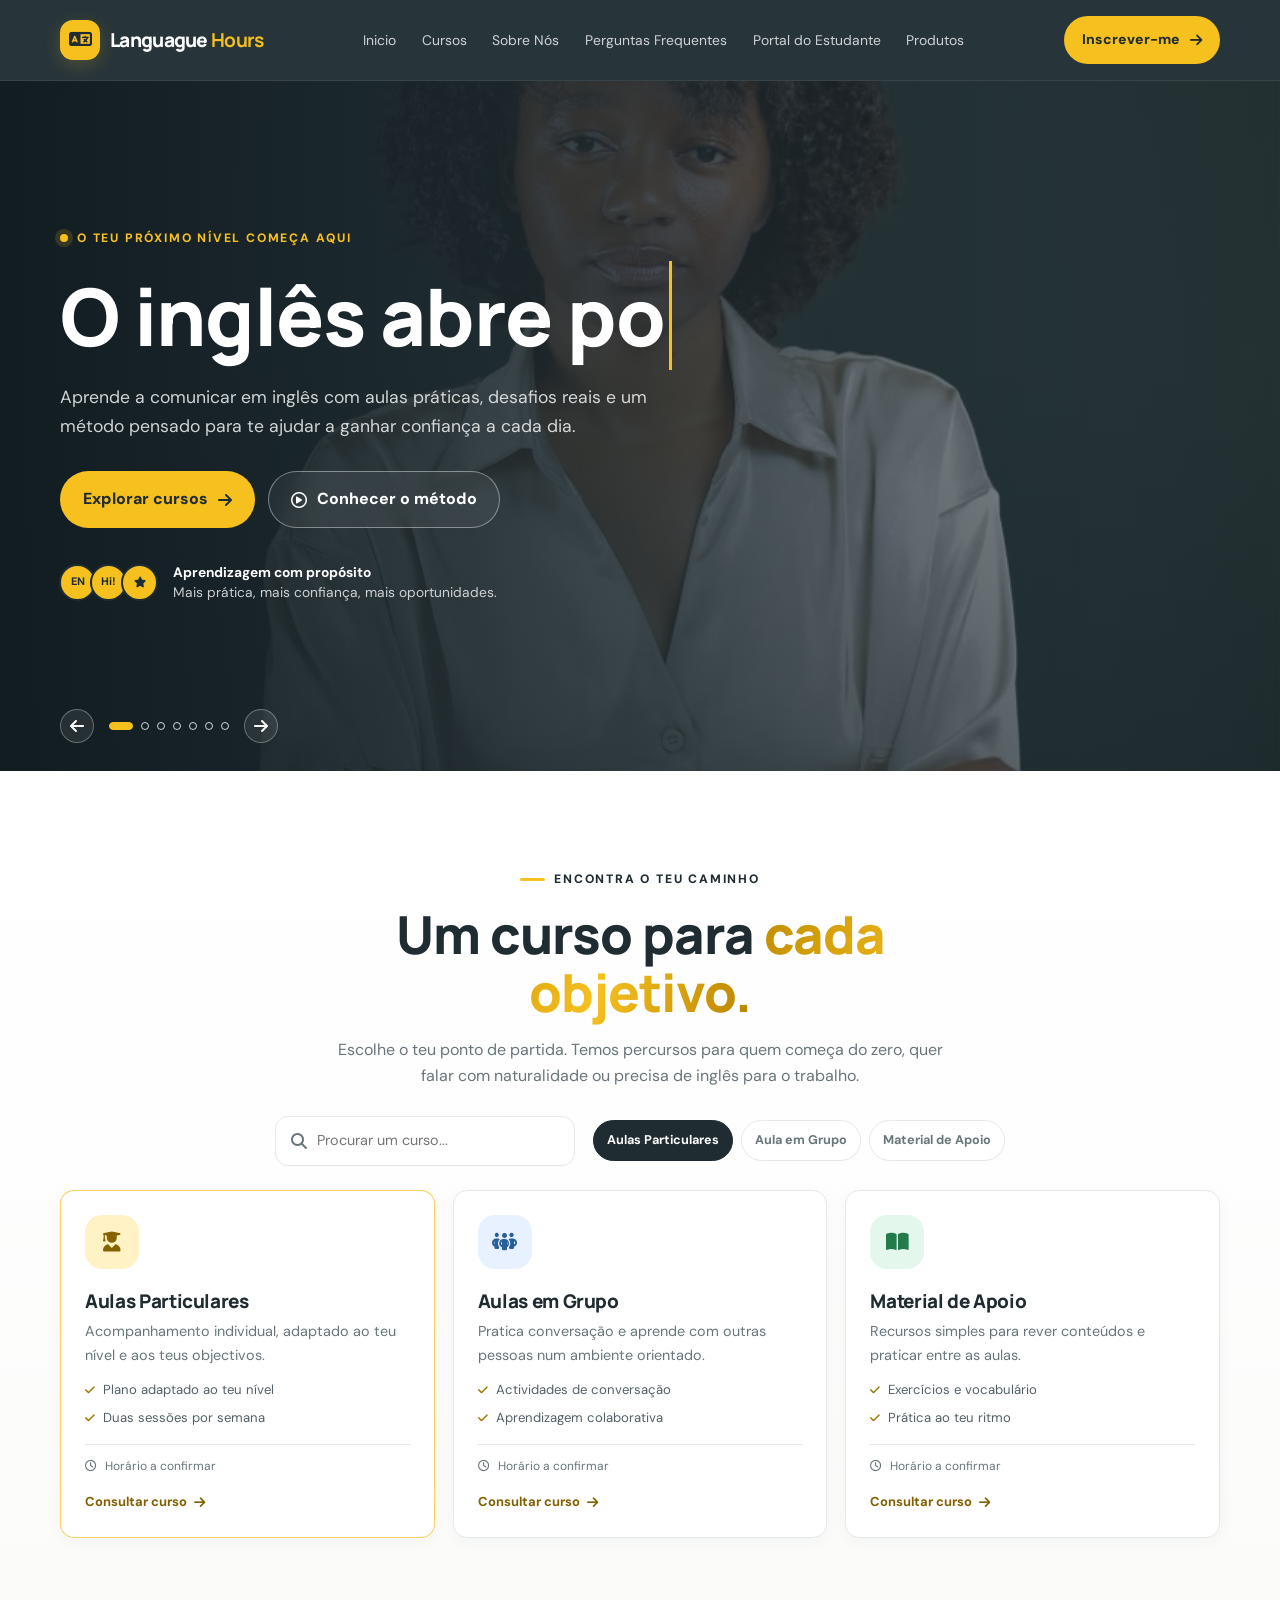
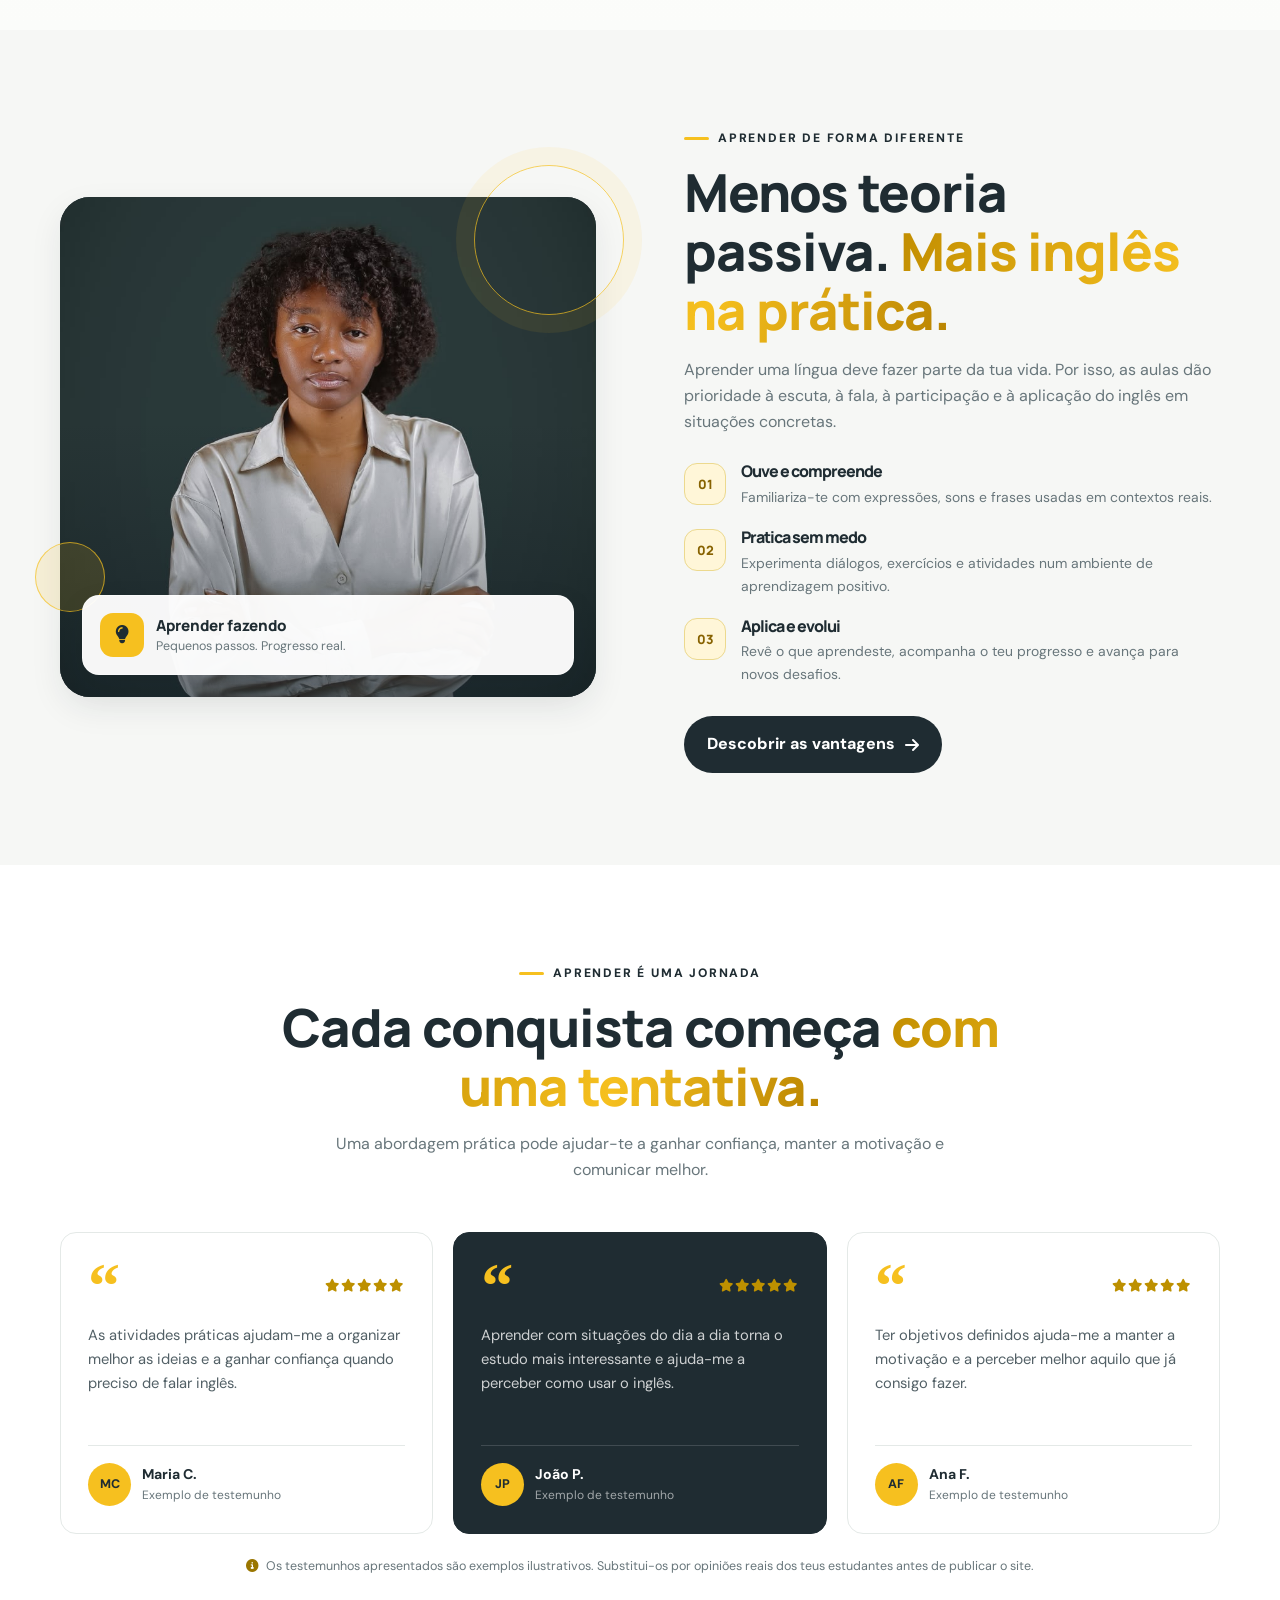
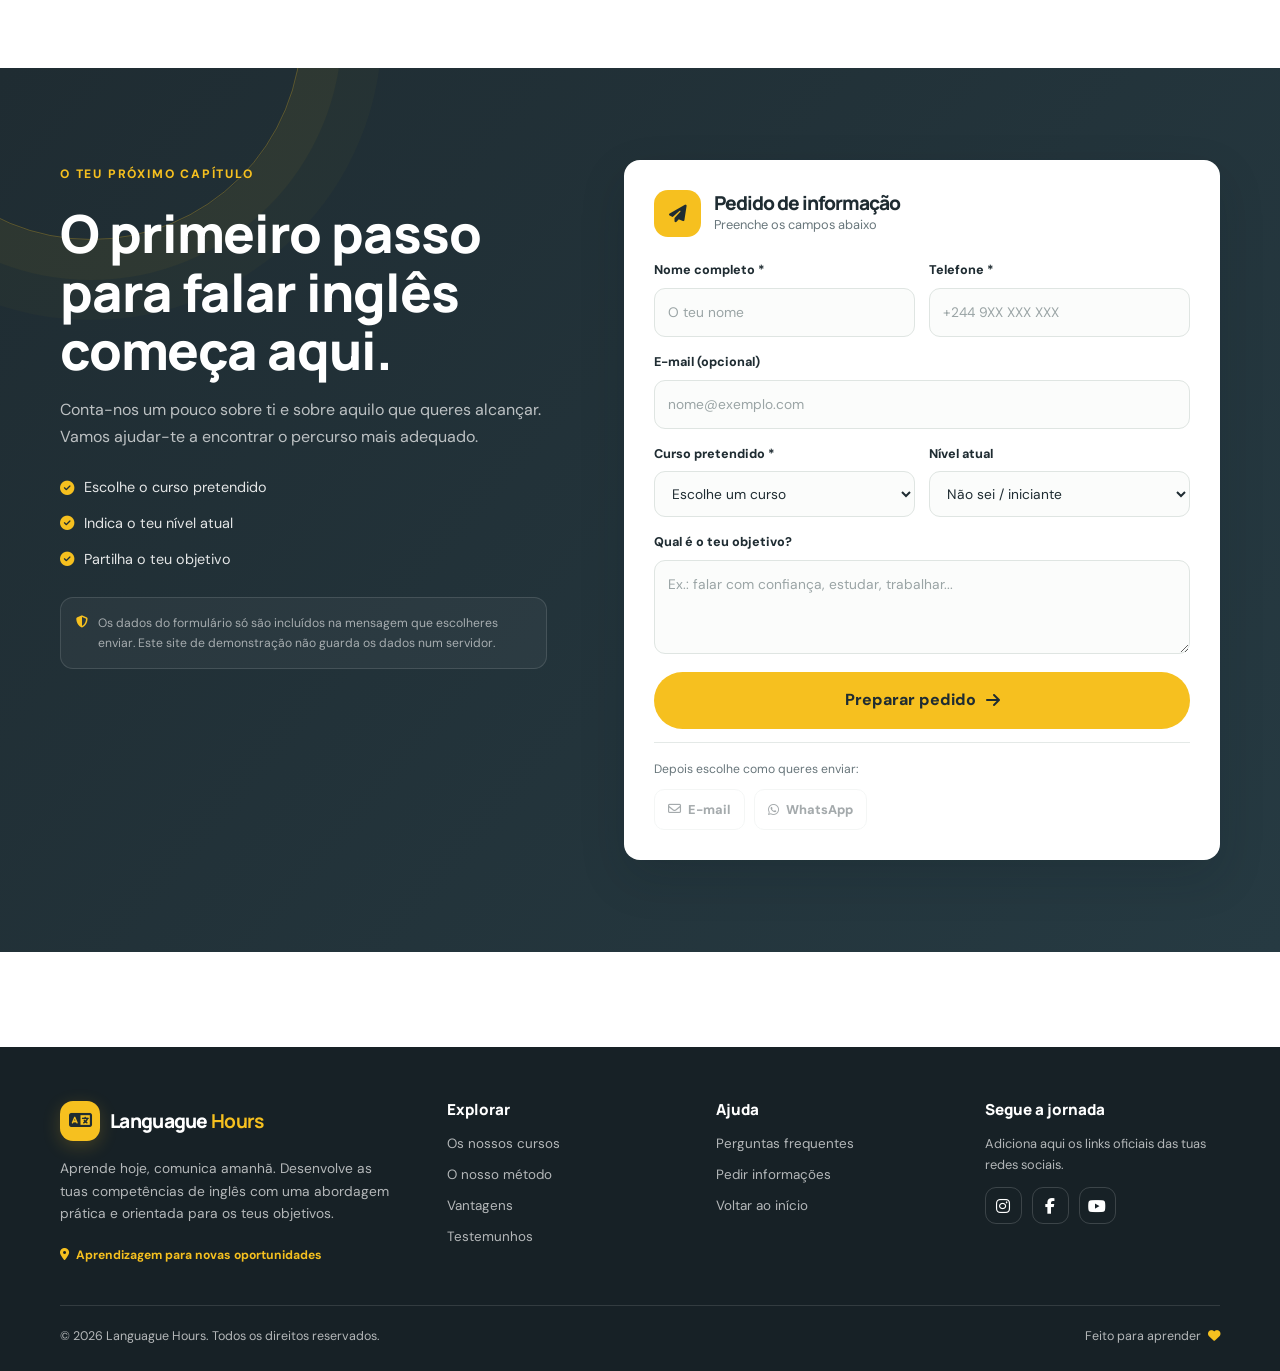
==== commit 8e95564b: "alteraões" ====
--- a/index.html
+++ b/index.html
@@ -111,39 +111,30 @@
           </div>
         </div>
 
-        <div class="courses" id="courseGrid">
-          <article class="course-card reveal" data-category="iniciante" data-search="ingles iniciantes basico vocabulario fundamentos">
-            <div class="course-card-top"><span class="course-icon icon-blue"><i class="fa-solid fa-seedling"></i></span><span class="level-pill">Nível A1–A2</span></div>
-            <span class="course-kicker">O primeiro passo</span>
-            <h3>Aulas Particulares</h3>
-            <p>4 meses de aulas (nível completo),Aulas particulares 2x por semana,Plano de aprendizagem personalizado,Horário flexível,Material de apoio,Acesso ao Speaking Club, Direito a uma aula (1) experimental</p>
-            <ul class="course-points"><li><i class="fa-solid fa-check"></i> Vocabulário do dia a dia</li><li><i class="fa-solid fa-check"></i> Frases e diálogos simples</li><li><i class="fa-solid fa-check"></i> Compreensão auditiva</li></ul>
-            <div class="course-meta"><span><i class="fa-regular fa-clock"></i> Percurso sugerido: 8 semanas</span></div>
-            <div class="course-bottom"><span class="course-level">Começa do zero</span><a class="text-link" href="#inscricao" data-course="Inglês para iniciantes">Saber mais <i class="fa-solid fa-arrow-right"></i></a></div>
-          </article>
-
-
-          
-
-          <article class="course-card reveal" data-category="conversacao" data-search="ingles viagem aeroporto hotel turismo">
-            <div class="course-card-top"><span class="course-icon icon-green"><i class="fa-solid fa-plane-departure"></i></span><span class="level-pill">Prático</span></div>
-            <span class="course-kicker">Explora o mundo</span>
-            <h3>Inglês para viagens</h3>
-            <p>Aprende a pedir informações, fazer reservas, deslocar-te e resolver situações comuns durante uma viagem.</p>
-            <ul class="course-points"><li><i class="fa-solid fa-check"></i> Aeroporto e hotel</li><li><i class="fa-solid fa-check"></i> Direções e transportes</li><li><i class="fa-solid fa-check"></i> Conversas essenciais</li></ul>
-            <div class="course-meta"><span><i class="fa-regular fa-clock"></i> Percurso adaptável</span></div>
-            <div class="course-bottom"><span class="course-level">Viaja preparado</span><a class="text-link" href="#inscricao" data-course="Inglês para viagens">Saber mais <i class="fa-solid fa-arrow-right"></i></a></div>
-          </article>
-
-          <article class="course-card reveal" data-category="iniciante" data-search="ingles estudantes escola estudo leitura escrita">
-            <div class="course-card-top"><span class="course-icon icon-pink"><i class="fa-solid fa-book-open-reader"></i></span><span class="level-pill">Base e reforço</span></div>
-            <span class="course-kicker">Aprende com clareza</span>
-            <h3>Inglês académico</h3>
-            <p>Reforça a leitura, a escrita, o vocabulário e as competências necessárias para os estudos.</p>
-            <ul class="course-points"><li><i class="fa-solid fa-check"></i> Leitura e interpretação</li><li><i class="fa-solid fa-check"></i> Escrita orientada</li><li><i class="fa-solid fa-check"></i> Vocabulário académico</li></ul>
-            <div class="course-meta"><span><i class="fa-regular fa-clock"></i> Plano personalizado</span></div>
-            <div class="course-bottom"><span class="course-level">Aprende com confiança</span><a class="text-link" href="#inscricao" data-course="Inglês académico">Saber mais <i class="fa-solid fa-arrow-right"></i></a></div>
-          </article>
+       <div class="courses" id="courseGrid">
+<article class="course-card featured-course reveal" data-category="particular" data-search="aulas particulares inglês personalizado conversação individual">
+
+<div class="course-card-top"><span class="course-icon icon-gold"><i aria-hidden="true" class="fa-solid fa-user-graduate"></i></span></div>
+<h3>Aulas Particulares</h3><p>Acompanhamento individual, adaptado ao teu nível e aos teus objectivos.</p>
+<ul class="course-points"><li><i aria-hidden="true" class="fa-solid fa-check"></i> Plano adaptado ao teu nível</li><li><i aria-hidden="true" class="fa-solid fa-check"></i> Duas sessões por semana</li></ul>
+<div class="course-meta"><i aria-hidden="true" class="fa-regular fa-clock"></i> Horário a confirmar</div>
+<div class="course-bottom"><a class="text-link" data-course="Aulas Particulares" href="#inscricao">Consultar curso <i aria-hidden="true" class="fa-solid fa-arrow-right"></i></a></div>
+</article>
+<article class="course-card reveal" data-category="grupo" data-search="inglês em grupo aulas partilhadas conversação">
+<div class="course-card-top"><span class="course-icon icon-blue"><i aria-hidden="true" class="fa-solid fa-people-group"></i></span></div>
+<h3>Aulas em Grupo</h3><p>Pratica conversação e aprende com outras pessoas num ambiente orientado.</p>
+<ul class="course-points"><li><i aria-hidden="true" class="fa-solid fa-check"></i> Actividades de conversação</li><li><i aria-hidden="true" class="fa-solid fa-check"></i> Aprendizagem colaborativa</li></ul>
+<div class="course-meta"><i aria-hidden="true" class="fa-regular fa-clock"></i> Horário a confirmar</div>
+<div class="course-bottom"><a class="text-link" data-course="Aulas em Grupo" href="#inscricao">Consultar curso <i aria-hidden="true" class="fa-solid fa-arrow-right"></i></a></div>
+</article>
+<article class="course-card reveal" data-category="apoio" data-search="material apoio fichas exercícios vocabulário gramática">
+<div class="course-card-top"><span class="course-icon icon-green"><i aria-hidden="true" class="fa-solid fa-book-open"></i></span></div>
+<h3>Material de Apoio</h3><p>Recursos simples para rever conteúdos e praticar entre as aulas.</p>
+<ul class="course-points"><li><i aria-hidden="true" class="fa-solid fa-check"></i> Exercícios e vocabulário</li><li><i aria-hidden="true" class="fa-solid fa-check"></i> Prática ao teu ritmo</li></ul>
+<div class="course-meta"><i aria-hidden="true" class="fa-regular fa-clock"></i> Horário a confirmar</div>
+<div class="course-bottom"><a class="text-link" data-course="Material de Apoio" href="#inscricao">Consultar curso <i aria-hidden="true" class="fa-solid fa-arrow-right"></i></a></div>
+</article>
+
 
          
        
@@ -221,13 +212,7 @@
       </div>
     </section>
 
-    <section class="final-cta">
-      <div class="container final-cta-inner reveal">
-        <div><span class="eyebrow">O futuro fala inglês</span><h2>Aprende hoje. Comunica amanhã.</h2><p>Começa com um objetivo. Continua com prática. Descobre até onde podes chegar.</p></div>
-        <a class="btn btn-dark" href="#inscricao">Quero começar <i class="fa-solid fa-arrow-up-right-from-square"></i></a>
-        <span class="cta-decoration" aria-hidden="true">Aa</span>
-      </div>
-    </section>
+  
   </main>
 
   <footer class="footer" id="contacto">
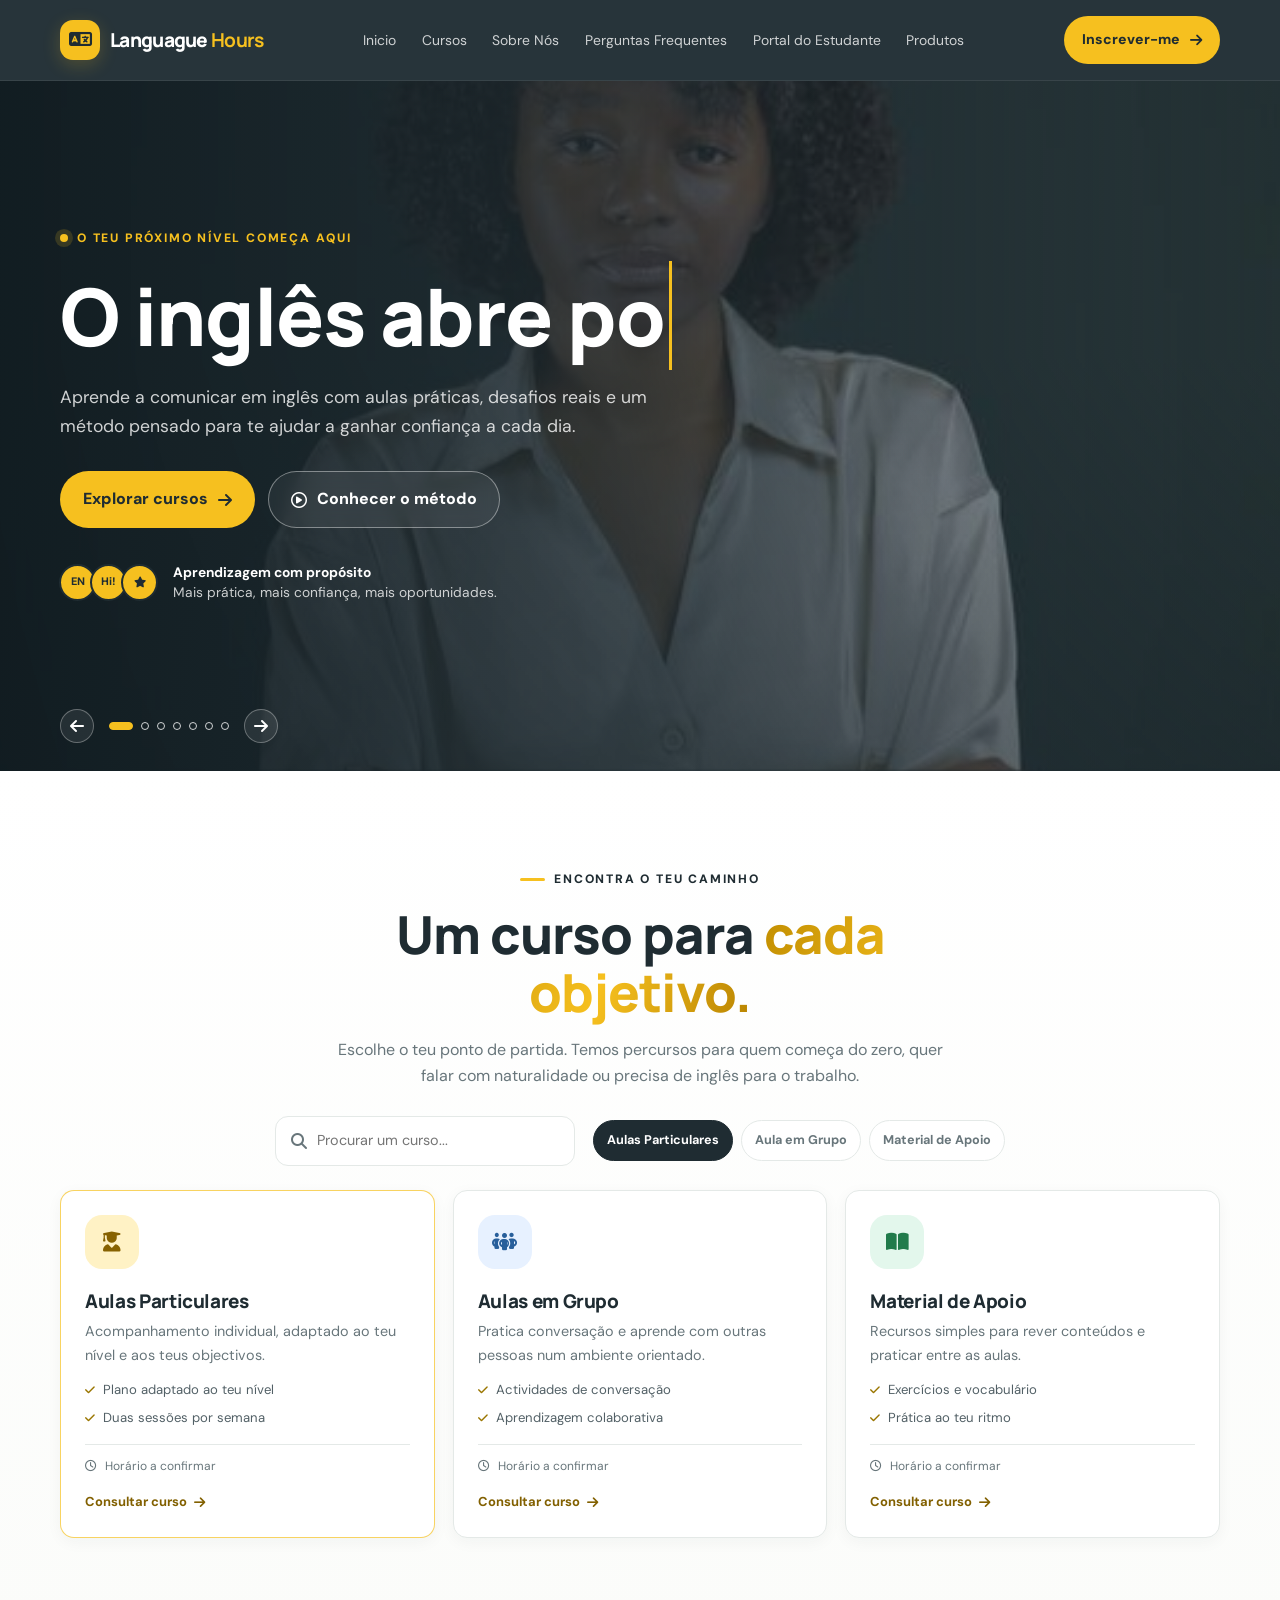
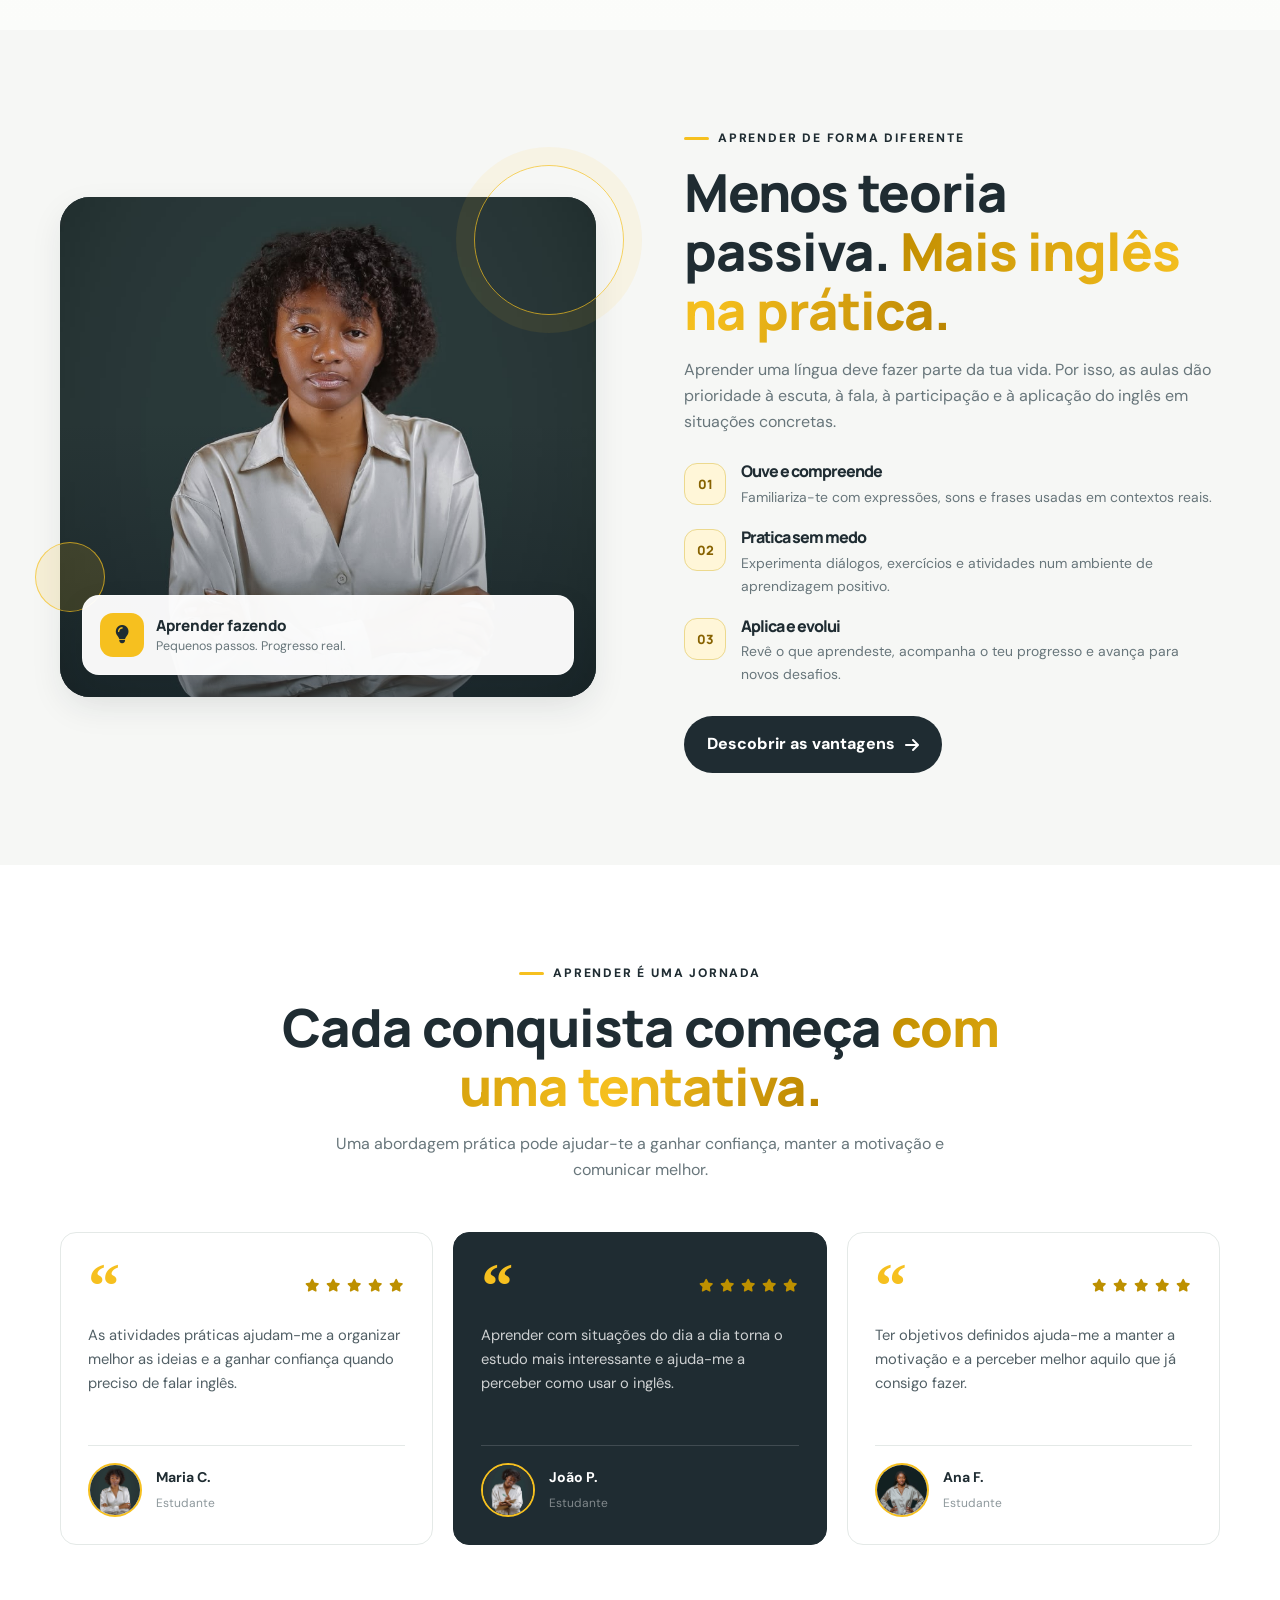
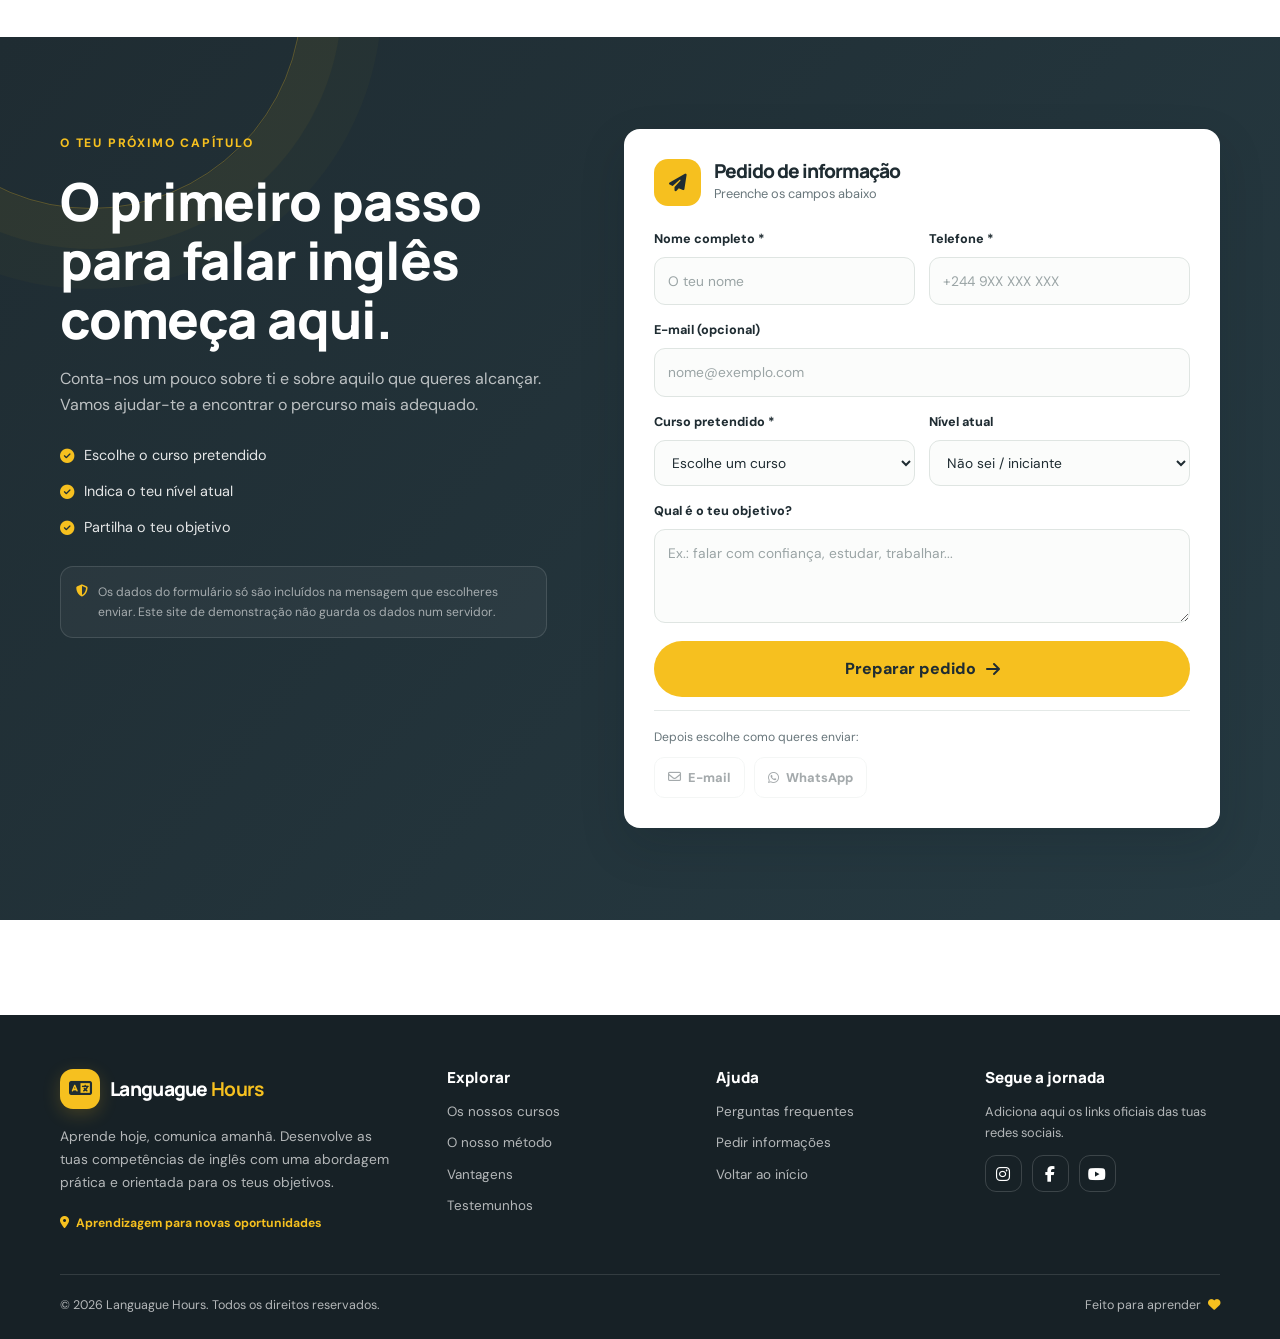
==== commit 5f1cbe7c: "alterações" ====
--- a/index.html
+++ b/index.html
@@ -46,13 +46,13 @@
   <main id="conteudo">
     <section class="hero" aria-labelledby="hero-title">
       <div class="hero-slides" id="heroSlides" aria-hidden="true">
-        <img class="hero-slide is-active" src="img/WhatsApp Image 2026-10-22 at 09.59.08.jpeg" alt="" fetchpriority="high">
+        <img class="hero-slide is-active" src="img/banne.jpeg" alt="" fetchpriority="high">
         <img class="hero-slide" src="img/WhatsApp Image 2026-10-22 at 09.59.13 (1).jpeg" alt="" loading="lazy">
         <img class="hero-slide" src="img/WhatsApp Image 2026-10-22 at 09.59.13.jpeg" alt="" loading="lazy">
         <img class="hero-slide" src="img/WhatsApp Image 2026-10-22 at 09.59.16.jpeg" alt="" loading="lazy">
         <img class="hero-slide" src="img/WhatsApp Image 2026-10-22 at 09.59.17.jpeg" alt="" loading="lazy">
-        <img class="hero-slide" src="img/WhatsApp Image 2026-10-22 at 09.59.19.jpeg" alt="" loading="lazy">
-        <img class="hero-slide" src="img/WhatsApp Image 2026-10-22 at 09.59.22.jpeg" alt="" loading="lazy">
+        <img class="hero-slide" src="img/WhatsApp Image 2026-10-22 at 09.59.33.jpeg" alt="" loading="lazy">
+        <img class="hero-slide" src="img/WhatsApp Image 2026-10-22 at 11.58.40.jpeg" alt="" loading="lazy">
       </div>
       <div class="hero-overlay" aria-hidden="true"></div>
 
@@ -173,13 +173,80 @@
           <h2>Cada conquista começa <span class="text-gradient">com uma tentativa.</span></h2>
           <p>Uma abordagem prática pode ajudar-te a ganhar confiança, manter a motivação e comunicar melhor.</p>
         </div>
-        <div class="testimonials">
-          <article class="quote-card reveal"><div class="quote-top"><span class="quote-mark">“</span><span class="stars" aria-label="Exemplo ilustrativo de avaliação"><i class="fa-solid fa-star"></i><i class="fa-solid fa-star"></i><i class="fa-solid fa-star"></i><i class="fa-solid fa-star"></i><i class="fa-solid fa-star"></i></span></div><p>As atividades práticas ajudam-me a organizar melhor as ideias e a ganhar confiança quando preciso de falar inglês.</p><div class="person"><span class="person-avatar">MC</span><span><b>Maria C.</b><small>Exemplo de testemunho</small></span></div></article>
-          <article class="quote-card quote-featured reveal"><div class="quote-top"><span class="quote-mark">“</span><span class="stars" aria-label="Exemplo ilustrativo de avaliação"><i class="fa-solid fa-star"></i><i class="fa-solid fa-star"></i><i class="fa-solid fa-star"></i><i class="fa-solid fa-star"></i><i class="fa-solid fa-star"></i></span></div><p>Aprender com situações do dia a dia torna o estudo mais interessante e ajuda-me a perceber como usar o inglês.</p><div class="person"><span class="person-avatar">JP</span><span><b>João P.</b><small>Exemplo de testemunho</small></span></div></article>
-          <article class="quote-card reveal"><div class="quote-top"><span class="quote-mark">“</span><span class="stars" aria-label="Exemplo ilustrativo de avaliação"><i class="fa-solid fa-star"></i><i class="fa-solid fa-star"></i><i class="fa-solid fa-star"></i><i class="fa-solid fa-star"></i><i class="fa-solid fa-star"></i></span></div><p>Ter objetivos definidos ajuda-me a manter a motivação e a perceber melhor aquilo que já consigo fazer.</p><div class="person"><span class="person-avatar">AF</span><span><b>Ana F.</b><small>Exemplo de testemunho</small></span></div></article>
-        </div>
-        <p class="note-text"><i class="fa-solid fa-circle-info"></i> Os testemunhos apresentados são exemplos ilustrativos. Substitui-os por opiniões reais dos teus estudantes antes de publicar o site.</p>
-      </div>
+        
+<div class="testimonials">
+
+  <article class="quote-card reveal">
+    <div class="quote-top">
+      <span class="quote-mark">“</span>
+      <span class="stars" aria-label="5 estrelas">
+        <i class="fa-solid fa-star"></i>
+        <i class="fa-solid fa-star"></i>
+        <i class="fa-solid fa-star"></i>
+        <i class="fa-solid fa-star"></i>
+        <i class="fa-solid fa-star"></i>
+      </span>
+    </div>
+
+    <p>As atividades práticas ajudam-me a organizar melhor as ideias e a ganhar confiança quando preciso de falar inglês.</p>
+
+    <div class="person">
+      <img src="img/WhatsApp Image 2026-10-22 at 09.59.08.jpeg" alt="Fotografia de Maria C." class="person-photo">
+      <span>
+        <b>Maria C.</b>
+        <small>Estudante</small>
+      </span>
+    </div>
+  </article>
+
+  <article class="quote-card quote-featured reveal">
+    <div class="quote-top">
+      <span class="quote-mark">“</span>
+      <span class="stars" aria-label="5 estrelas">
+        <i class="fa-solid fa-star"></i>
+        <i class="fa-solid fa-star"></i>
+        <i class="fa-solid fa-star"></i>
+        <i class="fa-solid fa-star"></i>
+        <i class="fa-solid fa-star"></i>
+      </span>
+    </div>
+
+    <p>Aprender com situações do dia a dia torna o estudo mais interessante e ajuda-me a perceber como usar o inglês.</p>
+
+    <div class="person">
+      <img src="img/WhatsApp Image 2026-10-22 at 09.59.16.jpeg" alt="Fotografia de João P." class="person-photo">
+      <span>
+        <b>João P.</b>
+        <small>Estudante</small>
+      </span>
+    </div>
+  </article>
+
+  <article class="quote-card reveal">
+    <div class="quote-top">
+      <span class="quote-mark">“</span>
+      <span class="stars" aria-label="5 estrelas">
+        <i class="fa-solid fa-star"></i>
+        <i class="fa-solid fa-star"></i>
+        <i class="fa-solid fa-star"></i>
+        <i class="fa-solid fa-star"></i>
+        <i class="fa-solid fa-star"></i>
+      </span>
+    </div>
+
+    <p>Ter objetivos definidos ajuda-me a manter a motivação e a perceber melhor aquilo que já consigo fazer.</p>
+
+    <div class="person">
+     <img src="img/WhatsApp Image 2026-10-22 at 09.59.22.jpeg" alt="Fotografia de João P." class="person-photo">
+      <span>
+        <b>Ana F.</b>
+        <small>Estudante</small>
+      </span>
+    </div>
+  </article>
+
+</div>
+
     </section>
 
    
@@ -215,7 +282,7 @@
   
   </main>
 
-  <footer class="footer" id="contacto">
+<footer class="footer" id="contacto">
     <div class="container">
       <div class="footer-top">
         <div class="footer-about"><a class="brand footer-brand" href="#inicio"><span class="brand-mark"><i class="fa-solid fa-language"></i></span><span>Languague <b>Hours</b></span></a><p>Aprende hoje, comunica amanhã. Desenvolve as tuas competências de inglês com uma abordagem prática e orientada para os teus objetivos.</p><div class="footer-badge"><i class="fa-solid fa-location-dot"></i> Aprendizagem para novas oportunidades</div></div>
--- a/css/style.css
+++ b/css/style.css
@@ -154,9 +154,35 @@
 
 .hero-slides, .hero-overlay { position: absolute; inset: 0; }
 
-.hero-slides { z-index: -2; background: var(--ink); }
-
-.hero-slide { position: absolute; inset: 0; width: 100%; height: 100%; object-fit: cover; opacity: 0; transform: scale(1.07); transition: opacity 1.1s ease, transform 7s ease; }
+
+/* Hero e slider — imagens optimizadas */
+.hero-slides {
+  position: absolute;
+  inset: 0;
+  z-index: -2;
+  overflow: hidden;
+  background: var(--ink);
+}
+
+.hero-slide {
+  position: absolute;
+  inset: 0;
+  width: 100%;
+  height: 100%;
+  display: block;
+  object-fit: cover;
+  object-position: center;
+  opacity: 0;
+  transform: scale(1.02);
+  transition: opacity 0.8s ease, transform 5s ease;
+  will-change: opacity;
+}
+
+.hero-slide.is-active {
+  opacity: 1;
+  transform: scale(1);
+}
+
 
 .hero-slide.is-active { opacity: 1; transform: scale(1); }
 
@@ -945,3 +971,39 @@
   .section-courses .course-card { padding: 22px; }
   .section-courses .filter-buttons { grid-template-columns: repeat(2, minmax(0, 1fr)); }
 }
+
+
+/* Fotografias dos estudantes nos testemunhos */
+.person {
+  display: flex;
+  align-items: center;
+  gap: 14px;
+  margin-top: 22px;
+}
+
+.person-photo {
+  width: 54px;
+  height: 54px;
+  min-width: 54px;
+  border-radius: 50%;
+  object-fit: cover;
+  object-position: center;
+  border: 2px solid var(--gold);
+  display: block;
+  transition: transform 0.3s ease, box-shadow 0.3s ease;
+}
+
+.quote-card:hover .person-photo {
+  transform: scale(1.08);
+  box-shadow: 0 4px 14px rgba(246, 192, 31, 0.25);
+}
+
+.person span {
+  display: flex;
+  flex-direction: column;
+  gap: 4px;
+}
+
+.person small {
+  opacity: 0.75;
+}
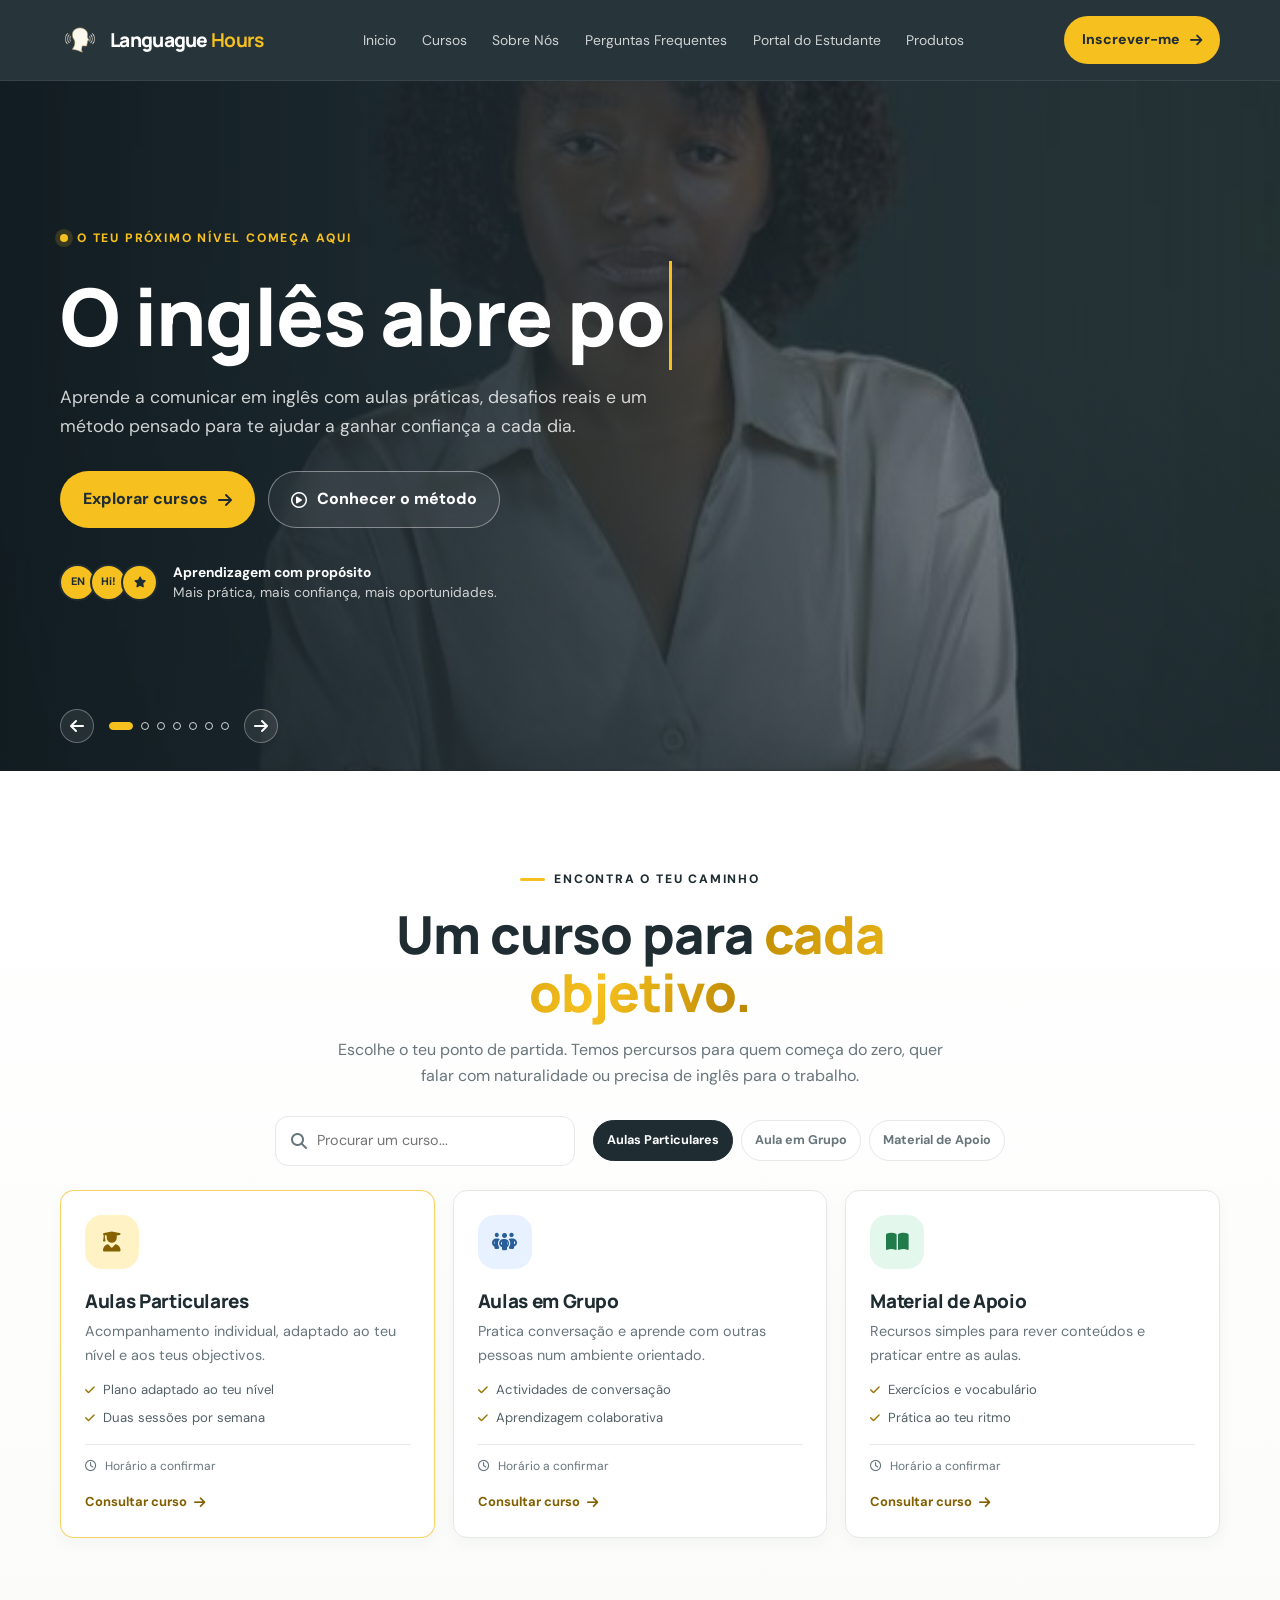
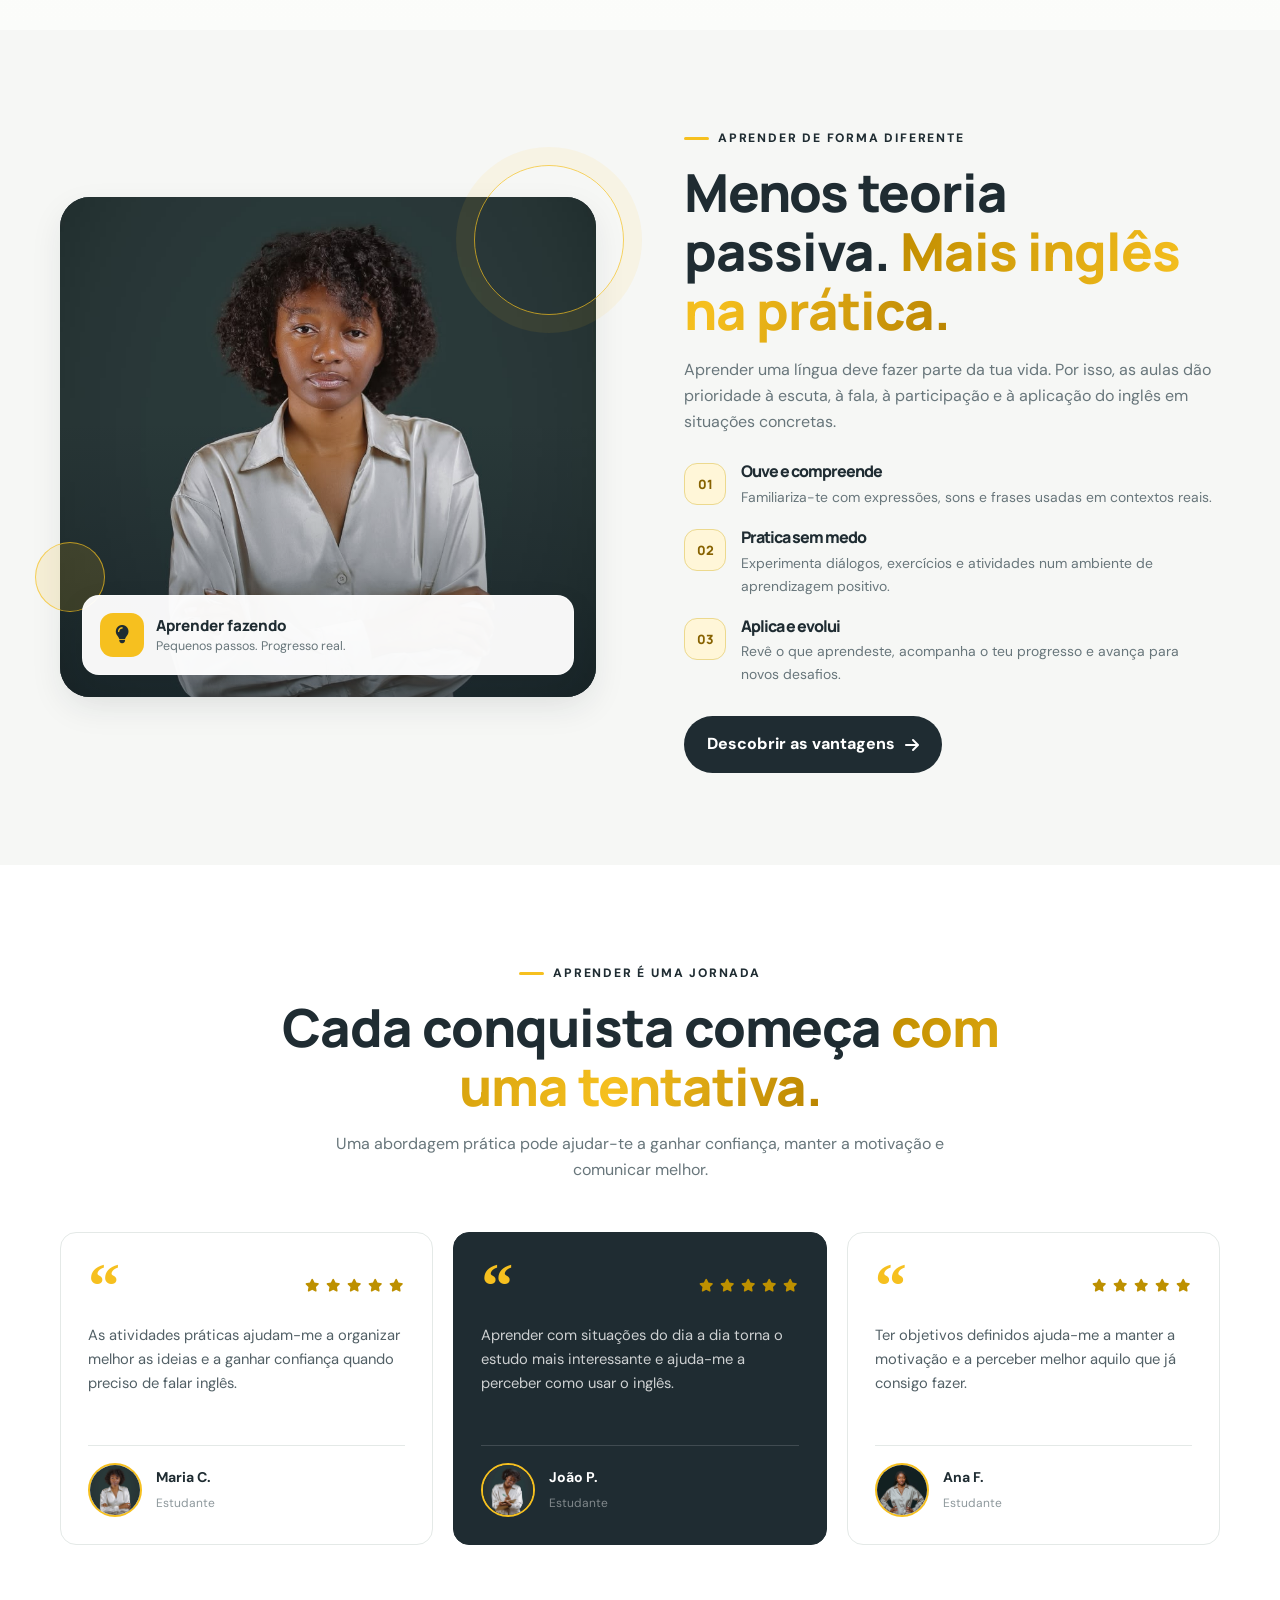
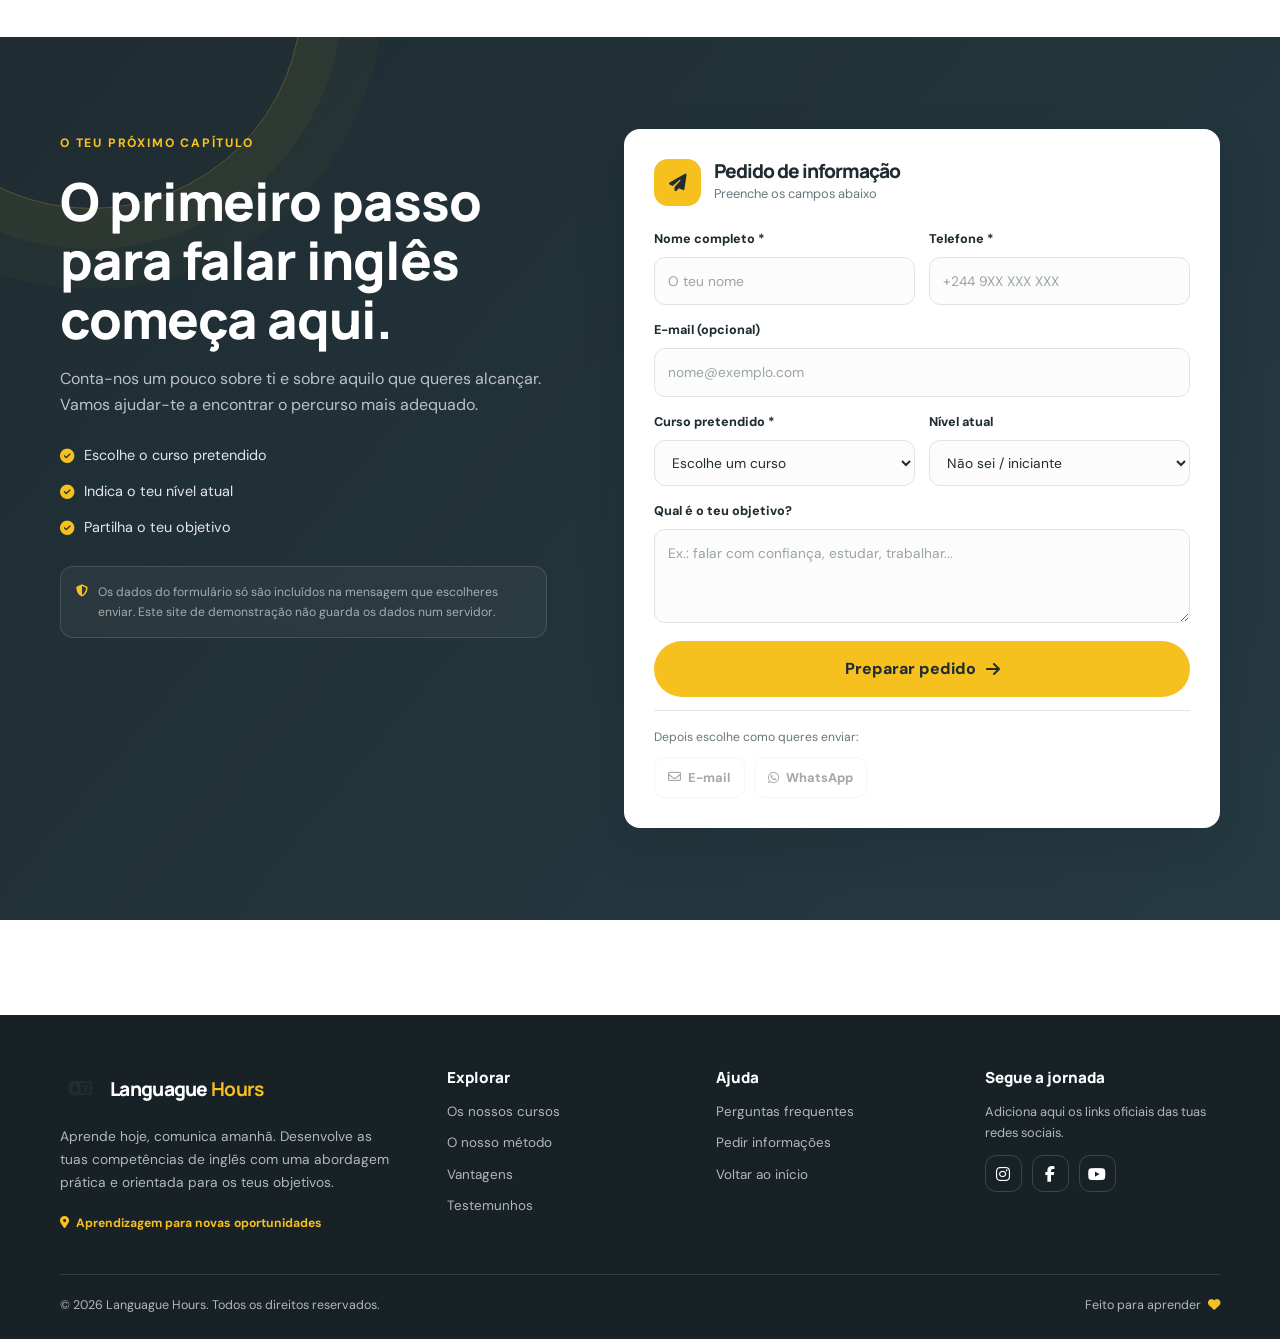
==== commit 83f4f398: "LOGOTIPO INCLUIDO" ====
--- a/index.html
+++ b/index.html
@@ -20,7 +20,7 @@
   <header class="header" id="inicio">
     <div class="container nav">
       <a class="brand" href="#inicio" aria-label="Languague Hours — página inicial">
-        <span class="brand-mark"><i class="fa-solid fa-language" aria-hidden="true"></i></span>
+        <span class="brand-mark"><img src="img/logotipo.png"></span>
         <span>Languague <b>Hours</b></span>
       </a>
 
--- a/css/style.css
+++ b/css/style.css
@@ -128,7 +128,7 @@
 
 .brand b { color: var(--gold); }
 
-.brand-mark { width: 40px; height: 40px; display: grid; place-items: center; background: var(--gold); color: var(--ink); border-radius: 13px; font-size: 1.15rem; box-shadow: 0 5px 18px rgba(246,192,31,.2); }
+.brand-mark { width: 40px; height: 40px; display: grid; place-items: center;  color: var(--ink); border-radius: 13px; font-size: 1.15rem;  }
 
 .nav-links { display: flex; align-items: center; gap: clamp(14px, 2vw, 27px); color: rgba(255,255,255,.78); font-size: .87rem; }
 
@@ -1007,3 +1007,23 @@
 .person small {
   opacity: 0.75;
 }
+
+.brand {
+    display: flex;
+    align-items: center;
+    gap: 10px;
+    text-decoration: none;
+}
+
+.brand-logo {
+    width: 45px;
+    height: 45px;
+    object-fit: contain;
+}
+
+
+
+.brand b {
+    font-weight: 700;
+}
+
